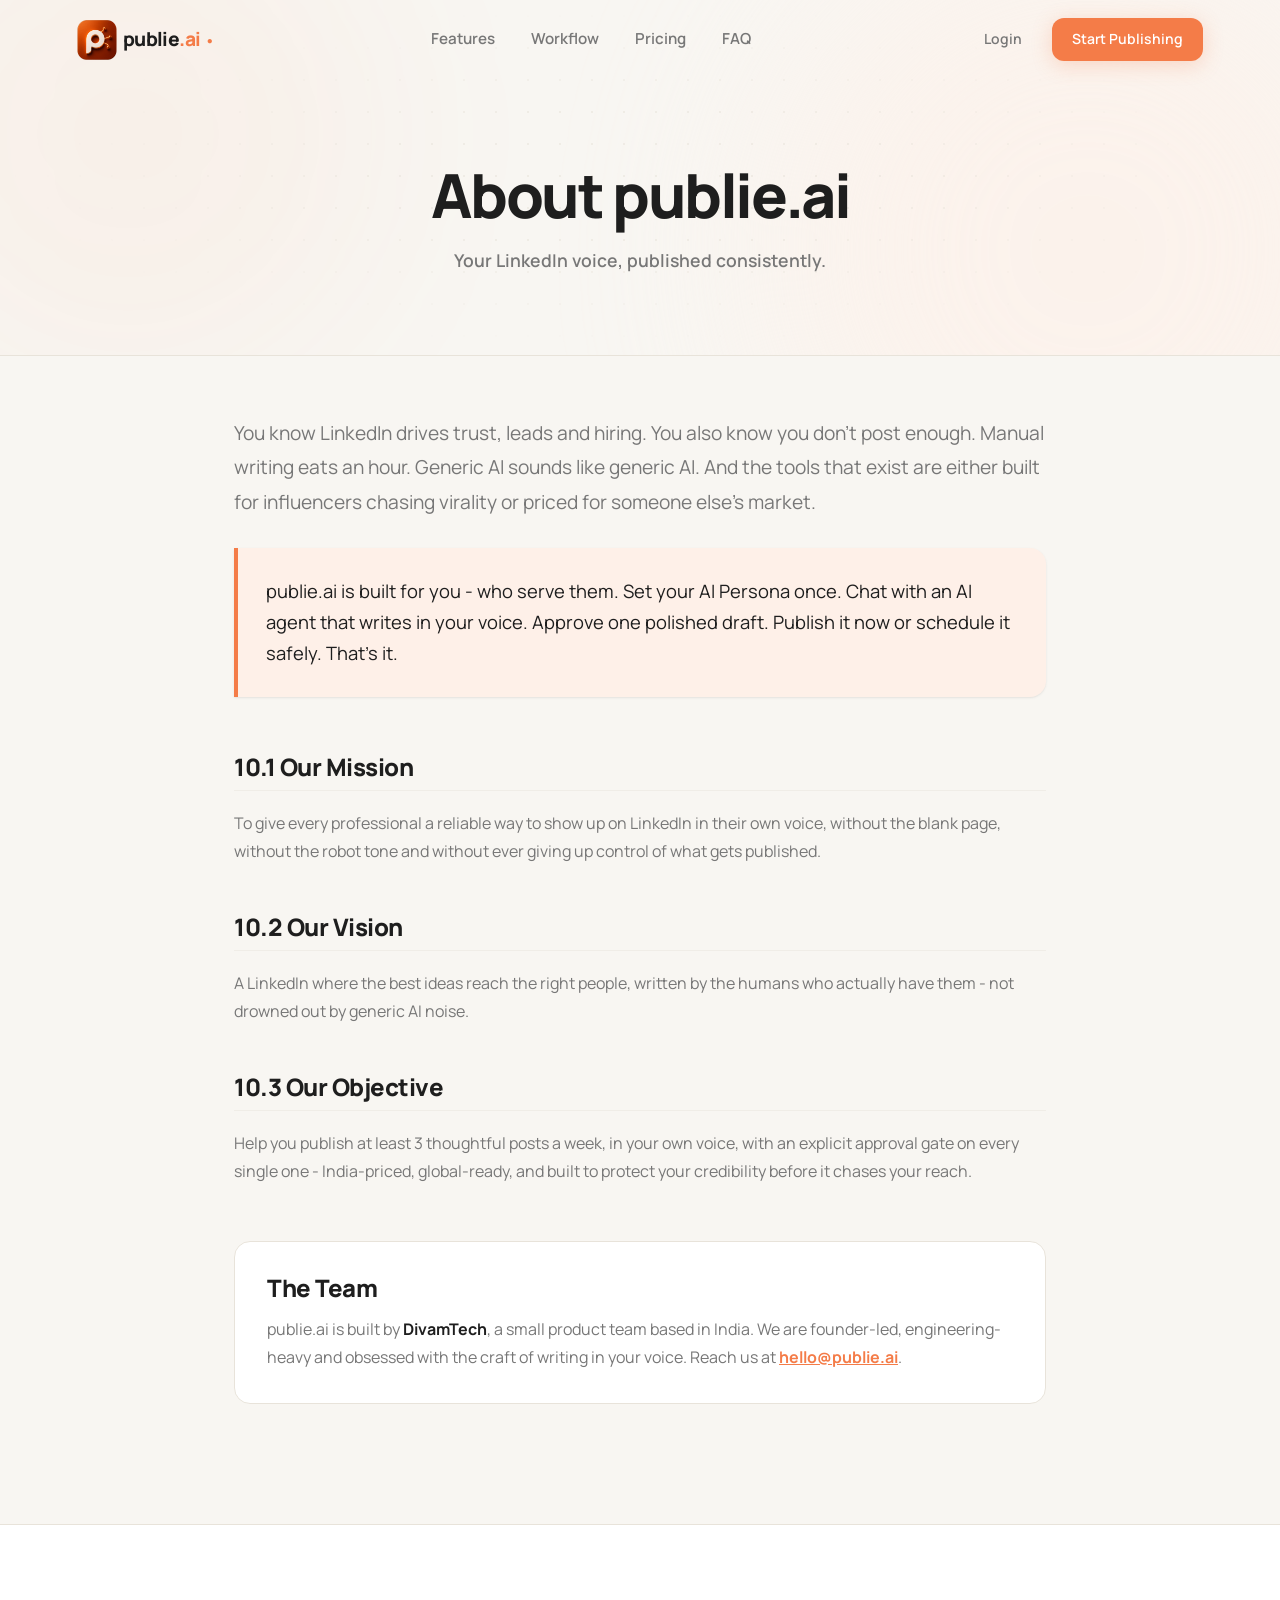
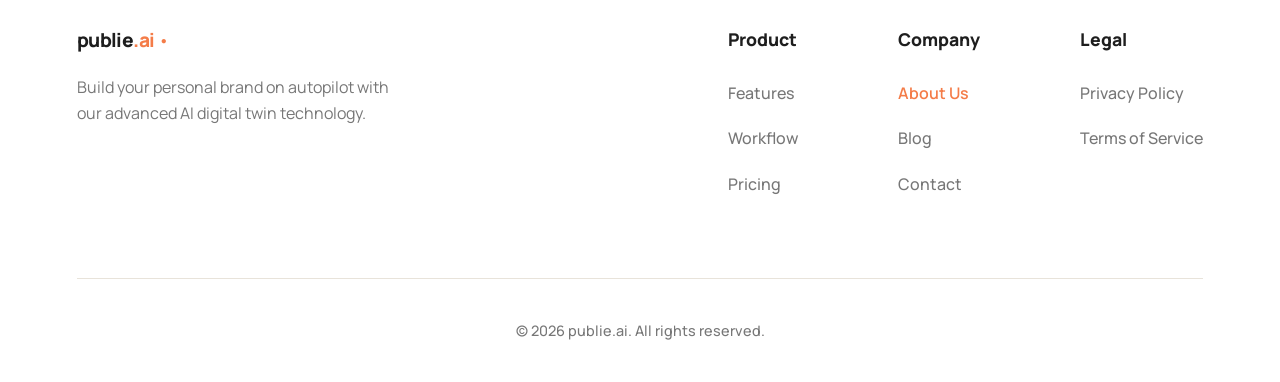
==== pages/about.html @ 51ead38b "first commit" ====
<!DOCTYPE html>
<html lang="en">

<head>
  <meta charset="UTF-8">
  <meta name="viewport" content="width=device-width, initial-scale=1.0">
  <title>About Us — publie.ai</title>
  <link rel="preconnect" href="https://fonts.googleapis.com" />
  <link rel="preconnect" href="https://fonts.gstatic.com" crossorigin />
  <link href="https://fonts.googleapis.com/css2?family=Manrope:wght@300;400;500;600;700;800&display=swap"
    rel="stylesheet" />
  <link rel="stylesheet" href="../main.css" />
  <link rel="stylesheet" href="../home.css" />
  <link rel="stylesheet" href="subpages.css" />
  <link rel="icon" type="image/png" href="../logo.png" />
</head>

<body class="subpage-body">
  <!-- Navbar -->
  <nav class="navbar" id="navbar">
    <div class="logo" style="cursor: pointer;" onclick="window.location.href='../index.html'">
      <img src="../logo.png" alt="publie.ai logo" class="logo-img">
      <span class="logo-text">publie<span class="logo-dot">.ai</span></span>
      <span class="logo-badge">●</span>
    </div>
    <ul class="nav-links">
      <li><a href="../index.html#features">Features</a></li>
      <li><a href="../index.html#workflow">Workflow</a></li>
      <li><a href="../index.html#pricing">Pricing</a></li>
      <li><a href="faq.html">FAQ</a></li>
    </ul>
    <div class="nav-actions">
      <a href="https://publie-ai-app.divamtech.com/#/sign-in" target="_blank" class="btn btn-ghost">Login</a>
      <a href="https://publie-ai-app.divamtech.com/#/sign-in" target="_blank" class="btn btn-primary">Start Publishing</a>
    </div>
  </nav>

  <main>
    <!-- Page Header -->
    <section class="legal-hero">
      <div class="legal-hero-ambient">
        <div class="ambient-orb orb-a"></div>
        <div class="ambient-orb orb-b"></div>
        <div class="ambient-grid"></div>
      </div>
      <div class="legal-hero-content">
        <h1 class="legal-title">About publie.ai</h1>
        <p class="legal-meta">Your LinkedIn voice, published consistently.</p>
      </div>
    </section>

    <!-- Main Content Container -->
    <article class="legal-content-wrapper">
      <!-- Intro copy -->
      <p style="font-size: 1.2rem; line-height: 1.8; color: var(--text-secondary); margin-bottom: 28px;">
        You know LinkedIn drives trust, leads and hiring. You also know you don't post enough. Manual writing eats an hour. Generic AI sounds like generic AI. And the tools that exist are either built for influencers chasing virality or priced for someone else's market.
      </p>

      <!-- Key Callout -->
      <div class="legal-intro">
        publie.ai is built for you - who serve them. Set your AI Persona once. Chat with an AI agent that writes in your voice. Approve one polished draft. Publish it now or schedule it safely. That’s it.
      </div>

      <!-- Objectives & Pillars -->
      <section class="legal-section">
        <h2>10.1 Our Mission</h2>
        <p>
          To give every professional a reliable way to show up on LinkedIn in their own voice, without the blank page, without the robot tone and without ever giving up control of what gets published.
        </p>
      </section>

      <section class="legal-section">
        <h2>10.2 Our Vision</h2>
        <p>
          A LinkedIn where the best ideas reach the right people, written by the humans who actually have them - not drowned out by generic AI noise.
        </p>
      </section>

      <section class="legal-section">
        <h2>10.3 Our Objective</h2>
        <p>
          Help you publish at least 3 thoughtful posts a week, in your own voice, with an explicit approval gate on every single one - India-priced, global-ready, and built to protect your credibility before it chases your reach.
        </p>
      </section>

      <!-- The Team Section -->
      <section class="legal-section" style="margin-top: 56px; padding: 32px; border: 1.5px solid var(--border); border-radius: var(--radius-lg); background: var(--card-bg);">
        <h2 style="border: none; padding-bottom: 0; margin-bottom: 12px;">The Team</h2>
        <p style="margin-bottom: 0; line-height: 1.75;">
          publie.ai is built by <strong>DivamTech</strong>, a small product team based in India. We are founder-led, engineering-heavy and obsessed with the craft of writing in your voice. Reach us at <a href="mailto:hello@publie.ai" style="color: var(--accent); font-weight: 700; text-decoration: underline;">hello@publie.ai</a>.
        </p>
      </section>
    </article>
  </main>

  <!-- Footer -->
  <footer class="footer">
    <div class="footer-content">
      <div class="footer-brand">
        <div class="logo">
          <span class="logo-text">publie<span class="logo-dot">.ai</span></span>
          <span class="logo-badge">●</span>
        </div>
        <p>Build your personal brand on autopilot with our advanced AI digital twin technology.</p>
      </div>
      <div class="footer-links">
        <div class="link-group">
          <h4>Product</h4>
          <a href="../index.html#features">Features</a>
          <a href="../index.html#workflow">Workflow</a>
          <a href="../index.html#pricing">Pricing</a>
        </div>
        <div class="link-group">
          <h4>Company</h4>
          <a href="about.html" style="color: var(--accent); font-weight: 600;">About Us</a>
          <a href="#">Blog</a>
          <a href="#">Contact</a>
        </div>
        <div class="link-group">
          <h4>Legal</h4>
          <a href="privacy.html">Privacy Policy</a>
          <a href="terms.html">Terms of Service</a>
        </div>
      </div>
    </div>
    <div class="footer-bottom">
      <p>&copy; 2026 publie.ai. All rights reserved.</p>
    </div>
  </footer>

  <script src="subpages.js"></script>
</body>

</html>
---- main.css ----
/* ======================================
   publie.ai — Design System / Main CSS
   ====================================== */

/* Google Font */
@import url('https://fonts.googleapis.com/css2?family=Manrope:wght@300;400;500;600;700;800&display=swap');

/* ---- CSS Variables ---- */
:root {
  --bg: #F8F6F2;
  --card-bg: #FFFFFF;
  --accent: #F47C48;
  --accent-hover: #E76A35;
  --accent-light: #FEF0E8;
  --border: #E8E3DA;
  --border-soft: #F0EDE7;
  --text-primary: #1E1E1E;
  --text-secondary: #777777;
  --text-tertiary: #AAAAAA;
  --sidebar-bg: #FFFFFF;
  --sidebar-width: 240px;
  --sidebar-collapsed: 72px;
  --topbar-h: 64px;
  --radius-sm: 8px;
  --radius-md: 12px;
  --radius-lg: 16px;
  --radius-xl: 20px;
  --shadow-sm: 0 1px 3px rgba(0,0,0,0.06), 0 1px 2px rgba(0,0,0,0.04);
  --shadow-md: 0 4px 16px rgba(0,0,0,0.08), 0 1px 4px rgba(0,0,0,0.04);
  --shadow-lg: 0 8px 32px rgba(0,0,0,0.10), 0 2px 8px rgba(0,0,0,0.06);
  --shadow-accent: 0 4px 20px rgba(244,124,72,0.25);
  --transition: 200ms cubic-bezier(0.4, 0, 0.2, 1);
  --transition-slow: 350ms cubic-bezier(0.4, 0, 0.2, 1);
  --font: 'Manrope', -apple-system, BlinkMacSystemFont, 'Segoe UI', sans-serif;
}

/* ---- Reset ---- */
*, *::before, *::after { box-sizing: border-box; margin: 0; padding: 0; }
html { scroll-behavior: smooth; -webkit-font-smoothing: antialiased; }
body {
  font-family: var(--font);
  background: var(--bg);
  color: var(--text-primary);
  min-height: 100vh;
  line-height: 1.6;
}
a { color: inherit; text-decoration: none; }
button { cursor: pointer; border: none; background: none; font-family: inherit; }
input, textarea, select { font-family: inherit; }
img { max-width: 100%; display: block; }
ul, ol { list-style: none; }

/* ---- Typography ---- */
h1 { font-size: 2rem; font-weight: 800; line-height: 1.15; letter-spacing: -0.02em; }
h2 { font-size: 1.5rem; font-weight: 700; line-height: 1.2; letter-spacing: -0.01em; }
h3 { font-size: 1.1rem; font-weight: 600; line-height: 1.3; }
h4 { font-size: 0.95rem; font-weight: 600; }
p  { font-size: 0.9rem; color: var(--text-secondary); line-height: 1.65; }

/* ---- Utility Classes ---- */
.flex { display: flex; }
.flex-col { display: flex; flex-direction: column; }
.items-center { align-items: center; }
.justify-between { justify-content: space-between; }
.gap-2 { gap: 8px; }
.gap-3 { gap: 12px; }
.gap-4 { gap: 16px; }
.mt-2 { margin-top: 8px; }
.mt-4 { margin-top: 16px; }
.w-full { width: 100%; }
.text-accent { color: var(--accent); }

/* ---- Logo ---- */
.logo {
  display: flex;
  align-items: center;
  gap: 6px;
  user-select: none;
}
.logo-text {
  font-size: 1.2rem;
  font-weight: 800;
  color: var(--text-primary);
  letter-spacing: -0.03em;
}
.logo-dot { color: var(--accent); }
.logo-img {
  height: 40px;
  width: auto;
  display: block;
}
.logo-badge {
  color: var(--accent);
  font-size: 10px;
  animation: pulse-dot 2s ease-in-out infinite;
}

@keyframes pulse-dot {
  0%, 100% { opacity: 1; transform: scale(1); }
  50% { opacity: 0.5; transform: scale(0.8); }
}

/* ---- Spinner ---- */
.spinner {
  width: 20px; height: 20px;
  border: 2px solid var(--border);
  border-top-color: var(--accent);
  border-radius: 50%;
  animation: spin 0.7s linear infinite;
}
@keyframes spin { to { transform: rotate(360deg); } }

/* ---- Buttons ---- */
.btn {
  display: inline-flex;
  align-items: center;
  gap: 8px;
  padding: 10px 20px;
  border-radius: var(--radius-md);
  font-size: 0.875rem;
  font-weight: 600;
  transition: all var(--transition);
  white-space: nowrap;
}
.btn-primary {
  background: var(--accent);
  color: white;
  box-shadow: var(--shadow-accent);
}
.btn-primary:hover {
  background: var(--accent-hover);
  transform: translateY(-1px);
  box-shadow: 0 6px 24px rgba(244,124,72,0.35);
}
.btn-primary:active { transform: translateY(0); }
.btn-secondary {
  background: var(--card-bg);
  color: var(--text-primary);
  border: 1.5px solid var(--border);
}
.btn-secondary:hover {
  border-color: var(--accent);
  color: var(--accent);
  transform: translateY(-1px);
  box-shadow: var(--shadow-sm);
}
.btn-ghost {
  color: var(--text-secondary);
  padding: 8px 14px;
}
.btn-ghost:hover { color: var(--text-primary); background: var(--border-soft); border-radius: var(--radius-sm); }

/* ---- Cards ---- */
.card {
  background: var(--card-bg);
  border: 1.5px solid var(--border);
  border-radius: var(--radius-lg);
  padding: 20px;
  transition: all var(--transition);
}
.card:hover {
  box-shadow: var(--shadow-md);
  border-color: var(--border);
  transform: translateY(-2px);
}
.card-sm { padding: 14px 16px; border-radius: var(--radius-md); }

/* ---- Badge ---- */
.badge {
  display: inline-flex;
  align-items: center;
  gap: 4px;
  padding: 3px 8px;
  border-radius: 20px;
  font-size: 0.72rem;
  font-weight: 600;
  letter-spacing: 0.02em;
}
.badge-accent { background: var(--accent-light); color: var(--accent); }
.badge-green { background: #E8F5E9; color: #388E3C; }
.badge-blue { background: #E3F2FD; color: #1976D2; }
.badge-gray { background: #F5F5F5; color: #757575; }

/* ---- Tag / Chip ---- */
.chip {
  display: inline-flex;
  align-items: center;
  padding: 5px 12px;
  border-radius: 20px;
  font-size: 0.8rem;
  font-weight: 500;
  border: 1.5px solid var(--border);
  color: var(--text-secondary);
  background: var(--card-bg);
  cursor: pointer;
  transition: all var(--transition);
  user-select: none;
}
.chip:hover { border-color: var(--accent); color: var(--accent); }
.chip.active { background: var(--accent-light); border-color: var(--accent); color: var(--accent); font-weight: 600; }

/* ---- Skeleton Loader ---- */
.skeleton {
  background: linear-gradient(90deg, var(--border-soft) 25%, #f0ede8 50%, var(--border-soft) 75%);
  background-size: 200% 100%;
  animation: shimmer 1.4s ease-in-out infinite;
  border-radius: var(--radius-sm);
}
@keyframes shimmer {
  0% { background-position: 200% 0; }
  100% { background-position: -200% 0; }
}

/* ---- Modal Overlay ---- */
.modal-overlay {
  position: fixed;
  inset: 0;
  background: rgba(30,30,30,0.35);
  backdrop-filter: blur(4px);
  z-index: 1000;
  display: flex;
  align-items: center;
  justify-content: center;
  opacity: 0;
  pointer-events: none;
  transition: opacity var(--transition-slow);
}
.modal-overlay.open {
  opacity: 1;
  pointer-events: all;
}
.modal {
  background: var(--card-bg);
  border-radius: var(--radius-xl);
  box-shadow: var(--shadow-lg);
  padding: 32px;
  width: 90%;
  max-width: 480px;
  transform: translateY(16px) scale(0.97);
  transition: all var(--transition-slow);
}
.modal-overlay.open .modal {
  transform: translateY(0) scale(1);
}

/* ---- Avatar ---- */
.avatar-sm {
  width: 32px; height: 32px;
  border-radius: 50%;
  background: var(--accent-light);
  color: var(--accent);
  font-size: 0.8rem;
  font-weight: 700;
  display: flex;
  align-items: center;
  justify-content: center;
  flex-shrink: 0;
}

/* ---- Scrollbar ---- */
::-webkit-scrollbar { width: 6px; height: 6px; }
::-webkit-scrollbar-track { background: transparent; }
::-webkit-scrollbar-thumb { background: var(--border); border-radius: 3px; }
::-webkit-scrollbar-thumb:hover { background: #d0cbc1; }

/* ---- Focus Ring ---- */
:focus-visible {
  outline: 2px solid var(--accent);
  outline-offset: 2px;
  border-radius: 4px;
}

/* ---- Toast ---- */
.toast-container {
  position: fixed;
  bottom: 24px;
  right: 24px;
  z-index: 9999;
  display: flex;
  flex-direction: column;
  gap: 10px;
}
.toast {
  background: var(--text-primary);
  color: white;
  padding: 12px 18px;
  border-radius: var(--radius-md);
  font-size: 0.85rem;
  font-weight: 500;
  box-shadow: var(--shadow-lg);
  display: flex;
  align-items: center;
  gap: 10px;
  animation: toast-in 0.3s ease;
  max-width: 320px;
}
.toast.success { background: #1E1E1E; border-left: 3px solid #4CAF50; }
.toast.error { background: #1E1E1E; border-left: 3px solid #F44336; }
@keyframes toast-in {
  from { opacity: 0; transform: translateY(12px) scale(0.95); }
  to { opacity: 1; transform: translateY(0) scale(1); }
}

/* ---- Divider ---- */
.divider {
  height: 1px;
  background: var(--border);
  margin: 16px 0;
}

/* ---- Input ---- */
.input-base {
  width: 100%;
  padding: 10px 14px;
  border: 1.5px solid var(--border);
  border-radius: var(--radius-md);
  font-size: 0.875rem;
  color: var(--text-primary);
  background: var(--card-bg);
  transition: border-color var(--transition), box-shadow var(--transition);
  outline: none;
}
.input-base::placeholder { color: var(--text-tertiary); }
.input-base:focus {
  border-color: var(--accent);
  box-shadow: 0 0 0 3px rgba(244,124,72,0.12);
}

/* ---- Progress Bar ---- */
.progress-bar {
  height: 3px;
  background: var(--border-soft);
  border-radius: 2px;
  overflow: hidden;
}
.progress-fill {
  height: 100%;
  background: var(--accent);
  border-radius: 2px;
  transition: width 0.5s cubic-bezier(0.4, 0, 0.2, 1);
}

/* ---- Empty State ---- */
.empty-state {
  display: flex;
  flex-direction: column;
  align-items: center;
  justify-content: center;
  text-align: center;
  padding: 60px 24px;
  gap: 12px;
}
.empty-icon {
  width: 52px; height: 52px;
  background: var(--accent-light);
  border-radius: 50%;
  display: flex;
  align-items: center;
  justify-content: center;
  color: var(--accent);
  margin-bottom: 4px;
}
.empty-state h3 { color: var(--text-primary); font-size: 1rem; }
.empty-state p { font-size: 0.85rem; max-width: 240px; }

/* ---- Responsive Helpers ---- */
@media (max-width: 768px) {
  h1 { font-size: 1.6rem; }
  h2 { font-size: 1.25rem; }
  .hide-mobile { display: none !important; }
}
@media (min-width: 769px) {
  .hide-desktop { display: none !important; }
}
---- home.css ----
/* ======================================
   publie.ai — Landing Page Styles
   ====================================== */

.home-body {
  background: var(--bg);
  color: var(--text-primary);
  font-family: var(--font);
  overflow-x: hidden;
}

.text-center { text-align: center; }

/* ---- Navbar ---- */
.navbar {
  position: fixed;
  top: 0; left: 0; right: 0;
  height: 80px;
  display: flex;
  justify-content: space-between;
  align-items: center;
  padding: 0 6%;
  z-index: 1000;
  background: rgba(248, 246, 242, 0);
  transition: all 0.4s cubic-bezier(0.4, 0, 0.2, 1);
  border-bottom: 1px solid transparent;
}
.navbar.scrolled {
  height: 64px;
  background: rgba(248, 246, 242, 0.85);
  backdrop-filter: blur(12px);
  -webkit-backdrop-filter: blur(12px);
  border-bottom: 1px solid var(--border);
  box-shadow: var(--shadow-sm);
}
.nav-links {
  display: flex;
  gap: 36px;
  font-weight: 600;
  font-size: 0.95rem;
}
.nav-links a {
  color: var(--text-secondary);
  transition: color var(--transition);
}
.nav-links a:hover {
  color: var(--text-primary);
}
.nav-actions {
  display: flex;
  align-items: center;
  gap: 16px;
}

/* ---- Hero Section ---- */
.hero {
  display: grid;
  grid-template-columns: 1fr 1fr;
  gap: 40px;
  padding: 160px 6% 80px;
  min-height: 100vh;
  align-items: center;
  position: relative;
  overflow: hidden;
}

/* Ambient Background */
.hero-ambient-bg { position: absolute; inset: 0; z-index: -2; overflow: hidden; }
.ambient-orb { position: absolute; border-radius: 50%; filter: blur(100px); opacity: 0.6; animation: float-ambient 12s ease-in-out infinite alternate; }
.orb-a { width: 50vw; height: 50vw; background: var(--accent-light); top: -20%; right: -10%; }
.orb-b { width: 40vw; height: 40vw; background: rgba(244,124,72,0.08); bottom: -10%; left: -10%; animation-delay: -6s; }
.ambient-grid { position: absolute; inset: 0; background-image: radial-gradient(var(--border) 1px, transparent 1px); background-size: 32px 32px; opacity: 0.5; mask-image: radial-gradient(ellipse at center, black 30%, transparent 70%); -webkit-mask-image: radial-gradient(ellipse at center, black 30%, transparent 70%); }
@keyframes float-ambient { 0% { transform: translate(0, 0) scale(1); } 100% { transform: translate(-40px, 40px) scale(1.1); } }

/* Floating particles */
.particle {
  position: absolute;
  left: var(--x);
  top: var(--y);
  width: var(--s);
  height: var(--s);
  border-radius: 50%;
  background: var(--accent);
  opacity: 0.35;
  animation: particle-drift var(--dur, 9s) ease-in-out var(--d, 0s) infinite alternate;
}
@keyframes particle-drift {
  0%   { transform: translate(0, 0) scale(1); opacity: 0.35; }
  50%  { opacity: 0.6; }
  100% { transform: translate(20px, -30px) scale(1.3); opacity: 0.15; }
}


/* Hero Content */
.hero-left { max-width: 600px; animation: fade-in-up 0.8s ease-out forwards; }
@keyframes fade-in-up { from { opacity: 0; transform: translateY(30px); } to { opacity: 1; transform: translateY(0); } }
.hero-title { font-size: 4.2rem; line-height: 1.1; font-weight: 800; margin-bottom: 24px; letter-spacing: -0.04em; }
.hero-subtitle { font-size: 1.25rem; color: var(--text-secondary); margin-bottom: 40px; line-height: 1.6; max-width: 480px; }
.hero-cta-wrapper { display: flex; flex-direction: column; gap: 16px; align-items: flex-start; }
.btn-lg { padding: 16px 36px; font-size: 1.1rem; border-radius: var(--radius-lg); }
.hero-trust { font-size: 0.85rem; color: var(--text-tertiary); font-weight: 500; }

/* ── HERO RIGHT: CINEMATIC OS WINDOW ── */
.hero-right {
  position: relative;
  width: 100%;
  height: 620px;
  display: flex;
  justify-content: center;
  align-items: center;
  animation: fade-in-up 1.2s ease-out 0.2s forwards;
  opacity: 0;
}

/* Cinematic Background Effects */
.hero-cine-bg {
  position: absolute;
  inset: 0;
  pointer-events: none;
  z-index: 1;
}
.cine-glow {
  position: absolute;
  border-radius: 50%;
  filter: blur(80px);
}
.cine-glow.main {
  width: 400px;
  height: 400px;
  background: rgba(244, 124, 72, 0.08);
  top: 50%; left: 50%;
  transform: translate(-50%, -50%);
  animation: pulse-glow 6s ease-in-out infinite;
}
.cine-glow.accent {
  width: 250px;
  height: 250px;
  background: rgba(244, 124, 72, 0.05);
  top: 60%; left: 30%;
  animation: pulse-glow 8s ease-in-out infinite alternate;
}
@keyframes pulse-glow {
  0%, 100% { opacity: 0.6; transform: translate(-50%, -50%) scale(1); }
  50% { opacity: 1; transform: translate(-50%, -50%) scale(1.1); }
}

/* Background Streams */
.cine-streams {
  position: absolute;
  inset: 0;
  width: 100%;
  height: 100%;
  opacity: 0.4;
}
.c-stream {
  stroke: url(#lineGrad);
  stroke-width: 1px;
  fill: none;
  stroke-dasharray: 200 100;
  animation: stream-flow 15s linear infinite;
}
.s2 { animation-duration: 20s; opacity: 0.6; }
.s3 { animation-duration: 12s; opacity: 0.3; }
@keyframes stream-flow {
  to { stroke-dashoffset: -1000; }
}

/* ── UNIFIED OS WINDOW ── */
.os-window {
  position: relative;
  width: 480px;
  background: rgba(255, 255, 255, 0.82);
  backdrop-filter: blur(28px);
  -webkit-backdrop-filter: blur(28px);
  border: 1px solid rgba(255, 255, 255, 0.9);
  border-radius: 20px;
  box-shadow: 
    0 30px 60px rgba(0, 0, 0, 0.08),
    0 0 0 1px rgba(244, 124, 72, 0.2),
    0 0 50px rgba(244, 124, 72, 0.12) inset;
  z-index: 10;
  overflow: hidden;
  animation: float-os 8s ease-in-out infinite;
}
@keyframes float-os {
  0%, 100% { transform: translateY(0); box-shadow: 0 30px 60px rgba(0, 0, 0, 0.08), 0 0 0 1px rgba(244, 124, 72, 0.2), 0 0 50px rgba(244, 124, 72, 0.12) inset; }
  50% { transform: translateY(-12px); box-shadow: 0 40px 70px rgba(0, 0, 0, 0.12), 0 0 0 1px rgba(244, 124, 72, 0.25), 0 0 60px rgba(244, 124, 72, 0.18) inset; }
}

/* Glass Reflection Overlay */
.os-glass-overlay {
  position: absolute;
  inset: 0;
  background: linear-gradient(135deg, rgba(255,255,255,0.4) 0%, rgba(255,255,255,0) 40%);
  pointer-events: none;
  z-index: 20;
}

/* Top Bar */
.os-topbar {
  display: flex;
  align-items: center;
  padding: 14px 20px;
  border-bottom: 1px solid rgba(0,0,0,0.06);
  background: rgba(255,255,255,0.4);
}
.os-mac-dots {
  display: flex; gap: 6px; width: 60px;
}
.os-mac-dots span {
  width: 10px; height: 10px; border-radius: 50%;
  background: #E0DCD6;
}
.os-mac-dots span:nth-child(1) { background: #FF5F56; }
.os-mac-dots span:nth-child(2) { background: #FFBD2E; }
.os-mac-dots span:nth-child(3) { background: #27C93F; }

.os-title {
  flex: 1; text-align: center;
  font-size: 0.8rem; font-weight: 700; color: var(--text-secondary);
  display: flex; align-items: center; justify-content: center; gap: 8px;
}
.os-live-status {
  font-size: 0.65rem; color: var(--accent); background: rgba(244,124,72,0.12);
  padding: 2px 8px; border-radius: 12px; display: flex; align-items: center; gap: 4px;
}
.pulse-dot {
  width: 6px; height: 6px; border-radius: 50%; background: var(--accent);
  animation: dot-blink 1.5s ease-in-out infinite;
}
@keyframes dot-blink { 0%, 100% { opacity: 1; } 50% { opacity: 0.4; } }

/* OS Body / Phases */
.os-body {
  padding: 24px;
  display: flex; flex-direction: column; gap: 16px;
}

.os-phase {
  display: flex; gap: 16px;
  position: relative;
}
.os-icon-col {
  display: flex; flex-direction: column; align-items: center; width: 32px;
}
.os-phase-icon {
  width: 32px; height: 32px; border-radius: 50%;
  background: rgba(244,124,72,0.1); color: var(--accent);
  display: flex; align-items: center; justify-content: center;
  font-size: 0.9rem; font-weight: bold;
  box-shadow: 0 0 10px rgba(244,124,72,0.2);
}
.os-flow-line {
  flex: 1; width: 2px; background: rgba(244,124,72,0.2);
  margin: 4px 0; position: relative; overflow: hidden;
  min-height: 24px;
}
.flow-dot {
  position: absolute; top: -10px; left: 0; width: 2px; height: 10px;
  background: var(--accent);
  animation: flow-down 2s linear infinite;
}
.flow-dot.d1 { animation-delay: 1s; }
@keyframes flow-down {
  0% { top: -10px; opacity: 1; }
  100% { top: 100%; opacity: 0; }
}

.os-content-col {
  flex: 1; padding-bottom: 12px;
}
.os-phase.last .os-content-col { padding-bottom: 0; }
.os-phase-title {
  font-size: 0.72rem; font-weight: 800; color: var(--text-primary);
  margin-bottom: 8px; text-transform: uppercase; letter-spacing: 0.08em;
}

/* Phase 1: Generation */
.os-gen-box {
  background: rgba(255,255,255,0.6); border: 1px solid rgba(0,0,0,0.04);
  border-radius: 12px; padding: 12px;
}
.os-gen-header { font-size: 0.65rem; color: var(--accent); font-weight: 700; margin-bottom: 6px; }
.os-gen-typing { font-size: 0.85rem; color: var(--text-primary); font-weight: 500; margin-bottom: 8px; }
.cursor { display: inline-block; width: 2px; height: 12px; background: var(--accent); margin-left: 2px; animation: cursor-blink 1s step-end infinite; }
@keyframes cursor-blink { 50% { opacity: 0; } }
.os-skel { height: 6px; background: rgba(0,0,0,0.06); border-radius: 3px; margin-bottom: 6px; }
.os-skel.w-80 { width: 80%; } .os-skel.w-50 { width: 50%; } .os-skel.w-40 { width: 40%; } .os-skel.w-20 { width: 20%; }
.os-skel.h-sm { height: 4px; } .os-skel.light { background: rgba(0,0,0,0.03); }

/* Phase 2: Refinement */
.os-tags-row { display: flex; gap: 8px; flex-wrap: wrap; }
.os-tag {
  font-size: 0.65rem; font-weight: 700; padding: 6px 10px;
  border-radius: 16px; border: 1px solid transparent;
}
.os-tag.done {
  background: rgba(76,175,80,0.1); color: #4CAF50; border-color: rgba(76,175,80,0.2);
}
.os-tag.active {
  background: rgba(244,124,72,0.1); color: var(--accent); border-color: rgba(244,124,72,0.3);
  box-shadow: 0 0 10px rgba(244,124,72,0.15);
  animation: tag-pulse 2s ease-in-out infinite;
}
@keyframes tag-pulse { 50% { box-shadow: 0 0 20px rgba(244,124,72,0.25); } }

/* Phase 3: Performance */
.os-perf-card {
  background: #FFFFFF; border: 1px solid rgba(0,0,0,0.06);
  border-radius: 14px; padding: 16px; box-shadow: 0 4px 12px rgba(0,0,0,0.02);
}
.os-perf-header { display: flex; align-items: center; gap: 10px; margin-bottom: 16px; }
.os-avatar { width: 32px; height: 32px; border-radius: 50%; background: #E8C4A8; }
.os-meta { flex: 1; display: flex; flex-direction: column; gap: 4px; }
.os-pub-badge { font-size: 0.65rem; font-weight: 700; color: #4CAF50; background: rgba(76,175,80,0.1); padding: 4px 8px; border-radius: 12px; }

.os-perf-stats { display: flex; align-items: flex-end; gap: 20px; }
.os-stat-item { display: flex; flex-direction: column; gap: 2px; }
.os-stat-val { font-size: 1.2rem; font-weight: 800; color: var(--text-primary); }
.os-stat-item:first-child .os-stat-val { color: var(--accent); }
.os-stat-lbl { font-size: 0.65rem; color: var(--text-secondary); font-weight: 600; text-transform: uppercase; }

.os-chart { flex: 1; display: flex; align-items: flex-end; justify-content: flex-end; gap: 6px; height: 36px; }
.os-bar { width: 12px; height: var(--h); background: #E0DCD6; border-radius: 3px 3px 0 0; }
.os-bar.peak { background: var(--accent); box-shadow: 0 -2px 8px rgba(244,124,72,0.3); }



/* Illustration Wrapper */
.hero-illustration-wrapper {
  position: relative;
  width: 100%;
  max-width: 540px;
  height: 100%;
}

/* Main SVG scene */
.hero-scene-svg {
  width: 100%;
  height: 100%;
  overflow: visible;
}

/* SVG animated elements */
.content-line-1 { animation: shimmer 2.8s ease-in-out infinite; }
.content-line-2 { animation: shimmer 2.8s ease-in-out 0.4s infinite; }
.content-line-3 { animation: shimmer 2.8s ease-in-out 0.8s infinite; }
@keyframes shimmer {
  0%, 100% { opacity: 0.4; }
  50% { opacity: 1; }
}
.cursor-blink { animation: blink-cur 1s step-end infinite; }
@keyframes blink-cur { 0%, 100% { opacity: 1; } 50% { opacity: 0; } }





/* ---- Built For Section (Bento Grid) ---- */
.built-for { padding: 120px 6%; background: var(--bg); }
.bento-grid {
  display: grid;
  grid-template-columns: repeat(6, 1fr);
  gap: 32px;
  max-width: 1200px;
  margin: 0 auto;
}

.bento-card {
  background: var(--card-bg);
  border: 1.5px solid var(--border);
  border-radius: var(--radius-xl);
  display: flex;
  flex-direction: column;
  overflow: hidden;
  transition: transform 0.4s cubic-bezier(0.4, 0, 0.2, 1), box-shadow 0.4s ease, border-color 0.4s ease;
  position: relative;
}
.bento-card:hover {
  transform: translateY(-8px);
  box-shadow: 0 20px 40px rgba(244,124,72,0.12);
  border-color: var(--border-soft);
}

.card-large { grid-column: span 3; }
.card-medium { grid-column: span 2; }

@media (max-width: 1024px) {
  .bento-grid { grid-template-columns: repeat(2, 1fr); }
  .card-large, .card-medium { grid-column: span 1; }
  .card-medium:last-child { grid-column: span 2; }
}
@media (max-width: 768px) {
  .bento-grid { grid-template-columns: 1fr; }
  .card-large, .card-medium, .card-medium:last-child { grid-column: span 1; }
}

.bento-visual {
  height: 260px;
  background: radial-gradient(circle at center 0%, #FAF8F5 0%, var(--card-bg) 100%);
  border-bottom: 1px solid var(--border);
  display: flex;
  justify-content: center;
  align-items: center;
  position: relative;
  overflow: hidden;
  padding: 32px;
}
.bento-content {
  padding: 32px;
  text-align: left;
}
.bento-content h3 { font-size: 1.4rem; font-weight: 800; margin-bottom: 12px; }
.bento-content p { font-size: 1rem; color: var(--text-secondary); line-height: 1.6; }

/* Bento Mockups base */
.bento-mockup {
  background: var(--bg);
  border: 1px solid var(--border);
  border-radius: var(--radius-lg);
  box-shadow: 0 12px 24px rgba(0,0,0,0.06);
  width: 100%;
  max-width: 340px;
  transition: transform 0.5s ease, box-shadow 0.5s ease;
}
.bento-card:hover .bento-mockup { transform: translateY(-4px) scale(1.02); box-shadow: 0 16px 32px rgba(244,124,72,0.15); }

/* 1. Founder Mock */
.founder-mock .mock-header { padding: 12px 16px; border-bottom: 1px solid var(--border); display: flex; align-items: center; gap: 12px; background: #FAF8F5; border-radius: var(--radius-lg) var(--radius-lg) 0 0; }
.founder-mock .dots { display: flex; gap: 4px; } .founder-mock .dot { width: 8px; height: 8px; background: #E0DCD6; border-radius: 50%; }
.founder-mock .mock-title { font-size: 0.75rem; font-weight: 800; color: var(--text-secondary); text-transform: uppercase; letter-spacing: 0.05em; }
.founder-mock .mock-body { padding: 16px; display: flex; flex-direction: column; gap: 16px; }
.ai-chat-bubble { background: rgba(244,124,72,0.1); color: var(--text-primary); font-size: 0.85rem; font-weight: 600; padding: 12px; border-radius: 12px 12px 12px 0; align-self: flex-start; max-width: 85%; }
.editor-pane { background: var(--card-bg); border: 1px solid var(--border); padding: 16px; border-radius: 8px; position: relative; }
.editor-pane .line { font-family: monospace; }
.editor-pane .title { font-size: 0.9rem; font-weight: 700; margin-bottom: 8px; }
.editor-pane .sub { font-size: 0.8rem; color: var(--text-secondary); }
.ai-suggestion-glow { position: absolute; bottom: -12px; right: -12px; background: var(--text-primary); color: white; padding: 6px 12px; border-radius: 20px; font-size: 0.7rem; font-weight: 700; display: flex; align-items: center; gap: 6px; box-shadow: 0 4px 12px rgba(0,0,0,0.15); animation: float-ui 4s infinite; }
.ai-suggestion-glow .icon { color: var(--accent); }

/* 2. Agency Mock */
.agency-mock { display: flex; overflow: hidden; max-width: 380px; }
.mock-sidebar { width: 100px; background: #FAF8F5; border-right: 1px solid var(--border); padding: 12px 8px; }
.ws-item { display: flex; align-items: center; gap: 6px; padding: 8px 6px; font-size: 0.7rem; font-weight: 700; color: var(--text-secondary); border-radius: 6px; cursor: pointer; }
.ws-item.active { background: var(--card-bg); color: var(--text-primary); box-shadow: 0 2px 4px rgba(0,0,0,0.02); }
.ws-item .av { width: 16px; height: 16px; border-radius: 4px; }
.ws-item .c1 { background: var(--accent); } .ws-item .c2 { background: #2C2C2C; } .ws-item .c3 { background: #E0DCD6; }
.mock-main { flex: 1; padding: 16px; display: flex; flex-direction: column; gap: 12px; background: var(--bg); }
.status-banner { font-size: 0.65rem; font-weight: 800; text-transform: uppercase; padding: 6px; border-radius: 4px; text-align: center; }
.status-banner.review { background: #FFF4E5; color: #E65100; }
.mock-card-mini { background: var(--card-bg); border: 1px solid var(--border); padding: 12px; border-radius: 8px; }
.mini-text { font-size: 0.8rem; font-weight: 600; margin-bottom: 12px; }
.action-row { display: flex; gap: 6px; }
.btn-xs { flex: 1; padding: 6px; text-align: center; font-size: 0.7rem; font-weight: 700; border-radius: 4px; cursor: pointer; }
.btn-xs.reject { background: #F5F3EE; color: var(--text-secondary); } .btn-xs.approve { background: #4CAF50; color: white; }

/* 3. Team Mock */
.team-mock { padding: 20px; display: flex; flex-direction: column; gap: 16px; }
.comment-thread { display: flex; flex-direction: column; gap: 12px; }
.comment { display: flex; gap: 10px; align-items: flex-start; }
.comment.reply { margin-left: 24px; }
.comment .av { width: 24px; height: 24px; border-radius: 50%; background: var(--border); flex-shrink: 0; }
.comment .t1 { background: #2C2C2C; } .comment .t2 { background: var(--accent); }
.c-text { background: #FAF8F5; padding: 10px 12px; border-radius: 0 12px 12px 12px; font-size: 0.8rem; font-weight: 600; color: var(--text-primary); border: 1px solid var(--border); }
.comment.reply .c-text { background: rgba(244,124,72,0.05); border-color: rgba(244,124,72,0.2); }
.status-pill { align-self: flex-start; margin-left: 24px; background: #E8F5E9; color: #388E3C; padding: 4px 10px; border-radius: 12px; font-size: 0.7rem; font-weight: 800; display: inline-block; }

/* 4. Consultant Mock */
.consultant-mock { padding: 20px; position: relative; }
.cal-week { display: flex; gap: 8px; justify-content: space-between; margin-bottom: 24px; }
.cal-week .c-day { flex: 1; height: 48px; border: 1px solid var(--border); border-radius: 6px; display: flex; justify-content: center; align-items: center; background: var(--card-bg); }
.c-day.pub { border-color: #4CAF50; background: rgba(76,175,80,0.05); } .c-day.pub .dot { width: 8px; height: 8px; background: #4CAF50; border-radius: 50%; }
.c-day.sched { border-color: var(--accent); background: rgba(244,124,72,0.05); } .c-day.sched .dot { width: 8px; height: 8px; background: var(--accent); border-radius: 50%; }
.cal-tooltip { position: absolute; bottom: -12px; left: 50%; transform: translateX(-50%); background: var(--text-primary); color: white; padding: 8px 16px; border-radius: 6px; font-size: 0.75rem; font-weight: 700; white-space: nowrap; box-shadow: 0 4px 12px rgba(0,0,0,0.15); }
.cal-tooltip::after { content: ''; position: absolute; top: -4px; left: 50%; transform: translateX(-50%); border-width: 0 5px 5px; border-style: solid; border-color: transparent transparent var(--text-primary) transparent; }

/* 5. Brand Mock */
.brand-mock { padding: 24px; }
.dna-profile { display: flex; flex-direction: column; align-items: center; gap: 16px; }
.dna-header { font-size: 0.7rem; font-weight: 800; text-transform: uppercase; color: var(--text-secondary); letter-spacing: 0.05em; }
.dna-score { font-size: 3rem; font-weight: 800; color: var(--accent); line-height: 1; text-shadow: 0 4px 12px rgba(244,124,72,0.2); }
.dna-bars { width: 100%; display: flex; flex-direction: column; gap: 12px; margin-top: 8px; }
.dna-bars .bar-row { display: flex; align-items: center; justify-content: space-between; font-size: 0.75rem; font-weight: 700; }
.dna-bars .bar { flex: 1; height: 6px; background: var(--border); border-radius: 3px; margin-left: 12px; overflow: hidden; }
.dna-bars .fill { height: 100%; background: var(--text-primary); border-radius: 3px; }
.f-tone { width: 98%; background: var(--accent) !important; } .f-format { width: 100%; }

/* ---- Workflow Section ---- */
.workflow-section {
  padding: 120px 6%;
  background: var(--card-bg);
  border-top: 1px solid var(--border);
  border-bottom: 1px solid var(--border);
}
.section-header { margin-bottom: 80px; }
.section-header h2 { font-size: 3rem; font-weight: 800; margin-bottom: 16px; letter-spacing: -0.03em; }
.section-header p { font-size: 1.2rem; color: var(--text-secondary); max-width: 600px; margin: 0 auto; }

.workflow-container {
  position: relative;
  max-width: 1100px;
  margin: 0 auto;
  display: flex;
  flex-direction: column;
  gap: 100px;
}
.workflow-path {
  position: absolute;
  top: 0; bottom: 0; left: 50%;
  width: 4px;
  background: var(--border);
  transform: translateX(-50%);
  z-index: 0;
  border-radius: 2px;
}
.workflow-path-fill {
  position: absolute;
  top: 0; left: 0; width: 100%; height: 0%;
  background: var(--accent);
  border-radius: 2px;
  box-shadow: 0 0 10px var(--accent);
  transition: height 0.1s linear;
}

.workflow-step {
  display: grid;
  grid-template-columns: 1fr 1fr;
  gap: 80px;
  align-items: center;
  position: relative;
  z-index: 1;
  opacity: 0.4;
  transform: translateY(20px);
  transition: all 0.8s cubic-bezier(0.4, 0, 0.2, 1);
}
.workflow-step.visible { opacity: 1; transform: translateY(0); }
.workflow-step.active-node .workflow-node {
  background: var(--accent);
  border-color: var(--accent);
  box-shadow: 0 0 0 6px var(--accent-light);
  transform: scale(1.2) translateX(-42%);
}

.workflow-step.reverse .step-content { order: 2; }
.workflow-step.reverse .step-visual { order: 1; }

.workflow-node {
  position: absolute;
  left: 50%; top: 50%;
  width: 20px; height: 20px;
  background: var(--card-bg);
  border: 3px solid var(--border);
  border-radius: 50%;
  transform: translateX(-50%);
  z-index: 2;
  transition: all 0.4s ease;
}

.step-content { padding: 24px; }
.step-badge {
  display: inline-block; padding: 6px 14px;
  background: var(--accent-light); color: var(--accent);
  border-radius: 20px; font-weight: 700; font-size: 0.85rem;
  margin-bottom: 20px;
}
.step-content h3 { font-size: 2rem; font-weight: 800; margin-bottom: 16px; letter-spacing: -0.02em; }
.step-content p { font-size: 1.15rem; color: var(--text-secondary); line-height: 1.6; }

.step-visual { display: flex; justify-content: center; align-items: center; }
.mock-ui {
  background: var(--card-bg);
  border: 1.5px solid var(--border);
  border-radius: var(--radius-xl);
  padding: 32px;
  width: 100%;
  box-shadow: var(--shadow-lg);
  transition: transform 0.5s ease;
}
.workflow-step:hover .mock-ui { transform: translateY(-8px) scale(1.02); }
.workflow-step.active-node .mock-ui { border-color: var(--border-soft); box-shadow: 0 12px 30px rgba(244,124,72,0.1); }

/* Mock UI Specifics */
.mock-header { font-weight: 800; font-size: 1.2rem; margin-bottom: 20px; border-bottom: 1px solid var(--border); padding-bottom: 12px; }
.mock-item {
  padding: 16px; background: var(--bg); border: 1px solid var(--border);
  border-radius: var(--radius-md); margin-bottom: 12px;
  display: flex; gap: 12px; align-items: center; font-weight: 600;
}
.tag { padding: 4px 10px; background: var(--accent-light); color: var(--accent); border-radius: 20px; font-size: 0.75rem; font-weight: 700; }

.persona-header { display: flex; align-items: center; gap: 16px; margin-bottom: 24px; font-weight: 700; font-size: 1.1rem; }
.persona-avatar { width: 48px; height: 48px; background: var(--accent-light); border-radius: 50%; }
.bar-row { margin-bottom: 16px; display: flex; align-items: center; justify-content: space-between; font-weight: 600; font-size: 0.9rem; }
.bar { flex: 1; height: 10px; background: var(--border); border-radius: 5px; margin-left: 24px; overflow: hidden; }
.bar .fill { height: 100%; background: var(--accent); border-radius: 5px; transition: width 1.5s ease; }

.typing-effect { font-family: monospace; font-size: 1.1rem; color: var(--accent); border-right: 2px solid var(--accent); white-space: nowrap; overflow: hidden; animation: typing 4s steps(40, end) infinite; }
@keyframes typing { 0%, 20% { width: 0; } 80%, 100% { width: 100%; } }

.tooltip-mock { display: inline-block; background: var(--text-primary); color: white; padding: 8px 16px; border-radius: var(--radius-md); font-weight: 600; font-size: 0.85rem; margin-bottom: 16px; position: relative; }
.tooltip-mock::after { content: ''; position: absolute; bottom: -6px; left: 24px; border-width: 6px 6px 0; border-style: solid; border-color: var(--text-primary) transparent transparent transparent; }
.text-block { background: var(--bg); padding: 20px; border-radius: var(--radius-md); font-size: 1rem; line-height: 1.6; border: 1px dashed var(--border); }

.linkedin-mock { padding: 24px; }
.li-header { display: flex; gap: 16px; margin-bottom: 16px; }
.li-avatar { width: 48px; height: 48px; background: var(--bg); border: 1.5px solid var(--border); border-radius: 50%; }
.li-meta { display: flex; flex-direction: column; justify-content: center; gap: 6px; }
.li-name { width: 120px; height: 12px; background: var(--border); border-radius: 4px; }
.li-time { width: 80px; height: 10px; background: var(--border-soft); border-radius: 4px; }
.li-body { font-size: 1.05rem; line-height: 1.5; }

.calendar-ui .cal-header { font-weight: 800; margin-bottom: 20px; font-size: 1.2rem; }
.cal-grid { display: grid; grid-template-columns: repeat(3, 1fr); gap: 12px; }
.cal-day { background: var(--bg); border: 1px solid var(--border); border-radius: var(--radius-md); padding: 20px 0; text-align: center; font-weight: 600; font-size: 1.2rem; color: var(--text-secondary); }
.cal-day.active { background: var(--accent); color: white; border-color: var(--accent); box-shadow: var(--shadow-accent); }

.chart-ui { display: flex; flex-direction: column; align-items: center; gap: 24px; }
.chart-bars { display: flex; align-items: flex-end; gap: 16px; height: 120px; width: 100%; justify-content: center; }
.chart-bar { width: 32px; background: var(--border); border-radius: 4px 4px 0 0; transition: height 1s ease; }
.chart-bar.h-1 { height: 30%; } .chart-bar.h-2 { height: 50%; } .chart-bar.h-3 { height: 70%; } .chart-bar.h-4 { height: 40%; }
.chart-bar.h-5 { height: 100%; background: var(--accent); }
.chart-label { padding: 8px 16px; background: #E8F5E9; color: #388E3C; border-radius: 20px; font-weight: 700; }

/* ---- New Feature Split Sections ---- */
.persona-section, .approval-section {
  padding: 120px 6%;
  background: var(--bg);
  border-bottom: 1px solid var(--border);
}
.approval-section { background: #FDFBF8; }

.feature-split-container {
  display: grid;
  grid-template-columns: 1fr 1fr;
  gap: 64px;
  align-items: center;
  max-width: 1200px;
  margin: 0 auto;
}
.feature-split-container.reverse-split .fs-content { order: 2; }
.feature-split-container.reverse-split .fs-visual { order: 1; }

.fs-content h2 { font-size: 2.8rem; font-weight: 800; margin-bottom: 24px; letter-spacing: -0.03em; line-height: 1.15; }
.fs-content p { font-size: 1.15rem; color: var(--text-secondary); line-height: 1.6; margin-bottom: 32px; }
.feature-list { list-style: none; display: flex; flex-direction: column; gap: 16px; }
.feature-list li { font-size: 1.05rem; font-weight: 600; color: var(--text-primary); display: flex; align-items: center; }

/* Premium UI Block (Used in feature splits) */
.premium-ui-block {
  background: var(--card-bg);
  border: 1.5px solid var(--border);
  border-radius: var(--radius-xl);
  box-shadow: var(--shadow-lg);
  overflow: hidden;
}
.ui-block-header {
  background: #FAF8F5;
  padding: 16px 24px;
  font-weight: 800;
  font-size: 0.9rem;
  border-bottom: 1px solid var(--border);
  color: var(--text-secondary);
  text-transform: uppercase;
  letter-spacing: 0.05em;
}
.ui-block-body { padding: 32px; display: flex; flex-direction: column; gap: 24px; }

/* Persona UI specifics */
.ui-field label { display: block; font-size: 0.8rem; font-weight: 700; color: var(--text-secondary); margin-bottom: 8px; text-transform: uppercase; }
.ui-input { background: var(--bg); border: 1px solid var(--border); padding: 12px 16px; border-radius: 8px; font-weight: 600; font-size: 0.95rem; }
.ui-tags { display: flex; gap: 8px; flex-wrap: wrap; }
.t-tag { background: #E8F5E9; color: #388E3C; padding: 6px 12px; border-radius: 16px; font-size: 0.8rem; font-weight: 700; }
.ui-tags.error .t-tag { background: #FFEBEE; color: #D32F2F; }

/* Approval UI specifics */
.review-item { border: 1px solid var(--border); border-radius: 8px; padding: 16px; background: var(--bg); display: flex; flex-direction: column; gap: 12px; }
.ri-status { align-self: flex-start; font-size: 0.75rem; font-weight: 800; padding: 4px 10px; border-radius: 12px; text-transform: uppercase; }
.review-color { background: rgba(244,124,72,0.1); color: var(--accent); }
.draft-color { background: #F5F3EE; color: var(--text-secondary); }
.ri-title { font-weight: 700; font-size: 1.05rem; }
.ri-actions { display: flex; gap: 8px; margin-top: 8px; }
.act-btn { padding: 8px 16px; border-radius: 6px; font-size: 0.85rem; font-weight: 700; cursor: pointer; text-align: center; border: 1px solid var(--border); background: var(--card-bg); }
.act-btn.primary { background: #4CAF50; color: white; border-color: #4CAF50; }


/* ---- Testimonials ---- */
.testimonials { padding: 120px 6%; }
.testimonials-carousel { display: flex; gap: 32px; overflow-x: auto; padding: 20px 0 40px; scroll-snap-type: x mandatory; scrollbar-width: none; }
.testimonials-carousel::-webkit-scrollbar { display: none; }
.testimonial-card {
  min-width: 400px;
  background: var(--card-bg);
  border: 1.5px solid var(--border);
  border-radius: var(--radius-xl);
  padding: 40px;
  scroll-snap-align: start;
  transition: all var(--transition);
}
.testimonial-card:hover { transform: translateY(-4px); box-shadow: var(--shadow-md); border-color: var(--accent); }
.t-text { font-size: 1.15rem; font-weight: 500; font-style: italic; margin-bottom: 32px; line-height: 1.7; }
.t-author { display: flex; align-items: center; gap: 16px; }
.t-avatar { width: 56px; height: 56px; border-radius: 50%; background: var(--bg); border: 2px solid var(--border); }
.t-info { display: flex; flex-direction: column; }
.t-info strong { font-weight: 800; font-size: 1.05rem; }
.t-info span { font-size: 0.9rem; color: var(--text-secondary); }

/* ---- Integrations ---- */
.integrations { padding: 120px 6%; background: var(--card-bg); border-top: 1px solid var(--border); border-bottom: 1px solid var(--border); overflow: hidden; }
.integrations-inner { display: grid; grid-template-columns: 1fr 1fr; gap: 64px; max-width: 1200px; margin: 0 auto; align-items: center; position: relative; }

/* Integrations Visual */
.integrations-visual { position: relative; width: 100%; display: flex; justify-content: center; }
.integration-orbit { position: relative; width: 440px; height: 440px; display: flex; justify-content: center; align-items: center; }

/* Ambient Atmosphere */
.ambient-glow { position: absolute; width: 300px; height: 300px; background: radial-gradient(circle, rgba(244,124,72,0.15) 0%, transparent 70%); border-radius: 50%; z-index: 0; pointer-events: none; }
.ambient-particles { position: absolute; width: 100%; height: 100%; z-index: 1; pointer-events: none; }
.a-dot { position: absolute; background: var(--accent); border-radius: 50%; opacity: 0.5; animation: float-ui 6s ease-in-out infinite alternate; }
.a-dot.d1 { width: 4px; height: 4px; top: 15%; left: 20%; animation-delay: 0s; }
.a-dot.d2 { width: 6px; height: 6px; top: 25%; right: 15%; animation-delay: 1s; }
.a-dot.d3 { width: 3px; height: 3px; bottom: 20%; left: 25%; animation-delay: 2s; }
.a-dot.d4 { width: 5px; height: 5px; bottom: 15%; right: 25%; animation-delay: 3s; }

/* Center Core (LinkedIn) */
.center-core { position: relative; width: 100px; height: 100px; background: var(--card-bg); border: 2.5px solid var(--accent); border-radius: 50%; display: flex; justify-content: center; align-items: center; z-index: 10; box-shadow: 0 0 30px rgba(244,124,72,0.4); animation: core-float 4s ease-in-out infinite; }
@keyframes core-float { 0%, 100% { transform: translateY(0); } 50% { transform: translateY(-6px); } }

.core-glow { position: absolute; width: 100%; height: 100%; background: var(--accent); border-radius: 50%; filter: blur(24px); opacity: 0.5; z-index: -1; }
.core-glow-pulse { position: absolute; width: 100%; height: 100%; border: 2px solid var(--accent); border-radius: 50%; opacity: 0; animation: ripple-pulse 3s infinite cubic-bezier(0.4, 0, 0.2, 1); z-index: -2; }
@keyframes ripple-pulse { 0% { transform: scale(1); opacity: 0.8; } 100% { transform: scale(1.8); opacity: 0; } }

.linkedin-logo { color: var(--accent); display: flex; justify-content: center; align-items: center; transform: scale(1.1); }
.linkedin-logo svg { filter: drop-shadow(0 4px 6px rgba(244,124,72,0.3)); }

/* Connect Lines */
.connect-lines { position: absolute; width: 100%; height: 100%; z-index: 2; pointer-events: none; opacity: 0.6; }

/* Orbit Rings */
.orbit-ring { position: absolute; width: 100%; height: 100%; z-index: 3; border-radius: 50%; }
.inner-ring { width: 260px; height: 260px; animation: spin-slow 30s linear infinite; }
.outer-ring { width: 360px; height: 360px; animation: spin-slow 40s linear infinite reverse; }

/* Orbiting Icons */
.int-icon { position: absolute; width: 44px; height: 44px; background: var(--bg); border: 1.5px solid var(--border); border-radius: 50%; display: flex; justify-content: center; align-items: center; box-shadow: var(--shadow-sm); transition: all 0.4s cubic-bezier(0.4, 0, 0.2, 1); color: var(--text-secondary); opacity: 0.7; }
.int-icon.secondary { filter: grayscale(100%); opacity: 0.5; }
.int-icon.secondary:hover { filter: grayscale(0%); opacity: 1; transform: scale(1.2) !important; border-color: var(--accent); color: var(--accent); box-shadow: 0 8px 24px rgba(244,124,72,0.2); }

.inner-ring .int-icon { animation: spin-reverse 30s linear infinite; }
.outer-ring .int-icon { animation: spin-slow 40s linear infinite; /* Re-reverse to stay upright */ }

@keyframes spin-slow { from { transform: rotate(0deg); } to { transform: rotate(360deg); } }
@keyframes spin-reverse { from { transform: rotate(0deg); } to { transform: rotate(-360deg); } }

/* Positioning the icons on the rings */
.twitter { top: -22px; left: calc(50% - 22px); }
.ghost { bottom: -22px; left: calc(50% - 22px); }
.threads { left: -22px; top: calc(50% - 22px); }
.instagram { right: -22px; top: calc(50% - 22px); }

/* Orbit particles */
.orbit-particles { position: absolute; width: 100%; height: 100%; z-index: 4; pointer-events: none; }
.particle { position: absolute; background: var(--accent); border-radius: 50%; opacity: 0.6; box-shadow: 0 0 10px var(--accent); }
.p1 { width: 6px; height: 6px; top: 15%; left: 35%; animation: float-ui 4s infinite alternate; }
.p2 { width: 4px; height: 4px; bottom: 25%; right: 15%; animation: float-ui 5s infinite alternate-reverse; }
.p3 { width: 8px; height: 8px; top: 45%; left: 10%; animation: float-ui 6s infinite alternate; }

/* Integrations Content */
.integrations-content { display: flex; flex-direction: column; justify-content: center; gap: 24px; animation: fade-in-up 1s ease; }
.integrations-content h2 { font-size: 3rem; font-weight: 800; letter-spacing: -0.03em; line-height: 1.1; }
.int-subtitle { font-size: 1.15rem; color: var(--text-secondary); line-height: 1.6; }
.int-features { list-style: none; display: flex; flex-direction: column; gap: 20px; margin: 16px 0; }
.int-features li { display: flex; align-items: flex-start; gap: 16px; }
.feat-icon { font-size: 1.5rem; background: var(--accent-light); width: 48px; height: 48px; border-radius: 12px; display: flex; justify-content: center; align-items: center; flex-shrink: 0; }
.int-features strong { display: block; font-size: 1.1rem; font-weight: 700; margin-bottom: 4px; color: var(--text-primary); }
.int-features span { font-size: 0.95rem; color: var(--text-secondary); line-height: 1.5; }
.int-note { font-size: 0.9rem; color: var(--text-tertiary); font-weight: 600; padding-top: 16px; border-top: 1px solid var(--border); }

/* ---- Pricing ---- */
.pricing { padding: 120px 6%; }
.pricing-toggle { display: flex; justify-content: center; align-items: center; gap: 16px; margin-bottom: 80px; font-weight: 700; font-size: 1.1rem; }
.monthly, .yearly { color: var(--text-secondary); transition: color var(--transition); }
.monthly.active, .yearly.active { color: var(--text-primary); }
.toggle-switch { width: 64px; height: 36px; background: var(--accent); border-radius: 18px; position: relative; cursor: pointer; box-shadow: inset 0 2px 4px rgba(0,0,0,0.1); }
.toggle-switch::after { content: ''; position: absolute; top: 4px; left: 4px; width: 28px; height: 28px; background: white; border-radius: 50%; transition: transform var(--transition); box-shadow: var(--shadow-sm); }
.pricing-toggle.yearly-active .toggle-switch::after { transform: translateX(28px); }

.pricing-cards { display: flex; justify-content: center; gap: 40px; flex-wrap: wrap; }
.pricing-card { background: var(--card-bg); border: 1.5px solid var(--border); border-radius: var(--radius-xl); padding: 48px; width: 100%; max-width: 380px; display: flex; flex-direction: column; position: relative; transition: all var(--transition-slow); }
.pricing-card:hover { transform: translateY(-8px); box-shadow: var(--shadow-lg); border-color: var(--border-soft); }
.pricing-card.highlighted { border-color: var(--accent); box-shadow: 0 12px 40px rgba(244,124,72,0.15); transform: scale(1.02); }
.pricing-card.highlighted:hover { transform: scale(1.02) translateY(-8px); }
.popular-badge { position: absolute; top: -16px; left: 50%; transform: translateX(-50%); background: var(--accent); color: white; padding: 6px 20px; border-radius: 20px; font-size: 0.85rem; font-weight: 800; letter-spacing: 0.02em; }
.pricing-card h3 { font-size: 1.5rem; margin-bottom: 16px; font-weight: 800; }
.price { font-size: 3.5rem; font-weight: 800; margin-bottom: 16px; display: flex; align-items: baseline; letter-spacing: -0.03em; }
.price span { font-size: 1.1rem; color: var(--text-secondary); font-weight: 600; margin-left: 8px; }
.pricing-card p { margin-bottom: 40px; font-size: 1.05rem; color: var(--text-secondary); line-height: 1.6; min-height: 54px; }
.features-list { list-style: none; margin-bottom: 48px; flex: 1; display: flex; flex-direction: column; gap: 20px; }
.features-list li { font-weight: 600; display: flex; align-items: center; gap: 12px; font-size: 0.95rem; }

/* ---- FAQ ---- */
.faq { padding: 120px 6%; background: var(--card-bg); border-top: 1px solid var(--border); border-bottom: 1px solid var(--border); }
.faq-accordion { max-width: 800px; margin: 0 auto; display: flex; flex-direction: column; gap: 20px; }
.faq-item { border: 1.5px solid var(--border); border-radius: var(--radius-lg); overflow: hidden; transition: all var(--transition); background: var(--bg); }
.faq-item.active { border-color: var(--accent); background: var(--card-bg); box-shadow: var(--shadow-sm); }
.faq-question { width: 100%; padding: 28px; text-align: left; font-size: 1.15rem; font-weight: 800; background: none; border: none; cursor: pointer; display: flex; justify-content: space-between; align-items: center; color: var(--text-primary); }
.faq-question .icon { font-size: 1.8rem; font-weight: 300; transition: transform var(--transition); color: var(--text-secondary); }
.faq-item.active .faq-question .icon { transform: rotate(45deg); color: var(--accent); }
.faq-answer { max-height: 0; overflow: hidden; transition: max-height 0.4s ease; padding: 0 28px; font-size: 1.05rem; color: var(--text-secondary); line-height: 1.6; }
.faq-item.active .faq-answer { max-height: 250px; padding-bottom: 28px; }

/* ---- Final CTA ---- */
.final-cta { padding: 160px 6%; display: flex; justify-content: center; }
.cta-card { background: radial-gradient(circle at center, var(--accent-light) 0%, var(--card-bg) 100%); border: 1.5px solid var(--accent); border-radius: var(--radius-xl); padding: 100px 40px; text-align: center; width: 100%; max-width: 1000px; box-shadow: var(--shadow-lg); }
.cta-card h2 { font-size: 3.5rem; font-weight: 800; margin-bottom: 24px; letter-spacing: -0.03em; }
.cta-card p { font-size: 1.25rem; margin-bottom: 48px; color: var(--text-secondary); }

/* ---- Footer ---- */
.footer { background: var(--card-bg); padding: 100px 6% 40px; border-top: 1px solid var(--border); }
.footer-content { display: flex; justify-content: space-between; flex-wrap: wrap; gap: 64px; margin-bottom: 80px; max-width: 1200px; margin-inline: auto; }
.footer-brand { max-width: 320px; }
.footer-brand p { margin-top: 20px; font-size: 1rem; color: var(--text-secondary); line-height: 1.6; }
.footer-links { display: flex; gap: 100px; flex-wrap: wrap; }
.link-group { display: flex; flex-direction: column; gap: 20px; }
.link-group h4 { font-size: 1.1rem; font-weight: 800; margin-bottom: 8px; }
.link-group a { color: var(--text-secondary); font-size: 1rem; font-weight: 500; transition: color var(--transition); }
.link-group a:hover { color: var(--accent); }
.footer-bottom { padding-top: 40px; border-top: 1px solid var(--border); text-align: center; color: var(--text-tertiary); font-size: 0.95rem; font-weight: 500; max-width: 1200px; margin: 0 auto; }

/* ---- Responsive ---- */
@media (max-width: 1024px) {
  .hero { padding-top: 140px; }
  .hero-title { font-size: 3.5rem; }
  .workflow-step, .workflow-step.reverse { gap: 40px; }
  .step-content h3 { font-size: 1.8rem; }
  .pricing-card.highlighted { transform: scale(1); }
  .pricing-card.highlighted:hover { transform: translateY(-8px); }
  .integrations-inner { grid-template-columns: 1fr; gap: 40px; }
  .integrations-visual { order: 2; }
  .integrations-content { order: 1; text-align: center; }
  .int-features li { flex-direction: column; align-items: center; text-align: center; }
}

@media (max-width: 768px) {
  .navbar { padding: 0 6%; }
  .nav-links { display: none; }
  
  .hero { grid-template-columns: 1fr; text-align: center; gap: 60px; padding-top: 120px; }
  .hero-cta-wrapper { align-items: center; margin: 0 auto; }
  .hero-title { font-size: 3rem; }
  .hero-subtitle { margin: 0 auto 40px; }
  
  .workflow-path { left: 24px; }
  .workflow-step, .workflow-step.reverse { grid-template-columns: 1fr; gap: 32px; }
  .step-content { padding: 0 0 0 64px; text-align: left; }
  .step-visual { padding-left: 64px; }
  .workflow-step.reverse .step-content, .workflow-step.reverse .step-visual { order: unset; }
  .workflow-node { left: 24px; transform: translateX(-50%); }
  
  .pricing-cards { flex-direction: column; align-items: center; }
  .pricing-card { max-width: 100%; }
  
  .cta-card { padding: 60px 24px; }
  .cta-card h2 { font-size: 2.5rem; }
  
  .footer-links { gap: 60px; }
}

@media (max-width: 480px) {
  .hero-title { font-size: 2.5rem; }
  .section-header h2 { font-size: 2.2rem; }
  .step-content { padding: 0 0 0 48px; }
  .step-visual { padding-left: 48px; }
  .workflow-path { left: 16px; }
  .workflow-node { left: 16px; }
  
  .integration-orbit { width: 300px; height: 300px; }
  .inner-ring { width: 220px; height: 220px; }
  .outer-ring { width: 300px; height: 300px; }
  .center-core { width: 60px; height: 60px; font-size: 20px; }
  .int-icon { width: 48px; height: 48px; }
  
  .testimonials-carousel { padding-bottom: 20px; }
  .testimonial-card { min-width: 300px; padding: 24px; }
  .footer-links { flex-direction: column; gap: 40px; }
}
---- pages/subpages.css ----
/* ======================================
   publie.ai — Subpages Styles
   ====================================== */

.subpage-body {
  background: var(--bg);
  color: var(--text-primary);
  font-family: var(--font);
  overflow-x: hidden;
}

/* ---- Navbar Adjustment for Subpages ---- */
.navbar {
  position: fixed;
  top: 0; left: 0; right: 0;
  height: 80px;
  display: flex;
  justify-content: space-between;
  align-items: center;
  padding: 0 6%;
  z-index: 1000;
  background: rgba(248, 246, 242, 0);
  transition: all 0.4s cubic-bezier(0.4, 0, 0.2, 1);
  border-bottom: 1px solid transparent;
}
.navbar.scrolled {
  height: 64px;
  background: rgba(248, 246, 242, 0.85);
  backdrop-filter: blur(12px);
  -webkit-backdrop-filter: blur(12px);
  border-bottom: 1px solid var(--border);
  box-shadow: var(--shadow-sm);
}

/* ---- Legal Page Header ---- */
.legal-hero {
  position: relative;
  padding: 160px 6% 80px;
  text-align: center;
  overflow: hidden;
  border-bottom: 1px solid var(--border);
}
.legal-hero-ambient {
  position: absolute;
  inset: 0;
  z-index: -1;
  overflow: hidden;
}
.legal-title {
  font-size: 3.8rem;
  font-weight: 800;
  letter-spacing: -0.04em;
  color: var(--text-primary);
  margin-bottom: 16px;
  line-height: 1.15;
}
.legal-meta {
  font-size: 1.1rem;
  color: var(--text-secondary);
  font-weight: 600;
  display: flex;
  justify-content: center;
  align-items: center;
  gap: 8px;
}

/* ---- Legal Layout ---- */
.legal-content-wrapper {
  max-width: 860px;
  margin: 60px auto 120px;
  padding: 0 24px;
  animation: fade-in-up 0.8s ease-out forwards;
}

@keyframes fade-in-up {
  from { opacity: 0; transform: translateY(20px); }
  to { opacity: 1; transform: translateY(0); }
}

.legal-intro {
  font-size: 1.15rem;
  line-height: 1.7;
  color: var(--text-primary);
  padding: 28px;
  background: var(--accent-light);
  border-left: 4px solid var(--accent);
  border-radius: 0 var(--radius-lg) var(--radius-lg) 0;
  margin-bottom: 56px;
  box-shadow: var(--shadow-sm);
}

.legal-section {
  margin-bottom: 48px;
}
.legal-section h2 {
  font-size: 1.5rem;
  font-weight: 800;
  color: var(--text-primary);
  margin-bottom: 18px;
  letter-spacing: -0.02em;
  border-bottom: 1px solid var(--border-soft);
  padding-bottom: 8px;
}
.legal-section p {
  font-size: 1rem;
  line-height: 1.75;
  color: var(--text-secondary);
  margin-bottom: 18px;
}
.legal-section ul {
  list-style: none;
  margin-bottom: 20px;
  padding-left: 4px;
}
.legal-section li {
  font-size: 1.02rem;
  line-height: 1.75;
  color: var(--text-secondary);
  position: relative;
  padding-left: 28px;
  margin-bottom: 14px;
}
.legal-section li::before {
  content: '•';
  position: absolute;
  left: 8px;
  color: var(--accent);
  font-size: 1.5rem;
  line-height: 1.1;
  top: 0;
}
.legal-section strong {
  color: var(--text-primary);
  font-weight: 700;
}

/* ---- Accordion Styles overrides for Standalone FAQ ---- */
.faq-category {
  margin-bottom: 56px;
}
.faq-category-title {
  font-size: 1.6rem;
  font-weight: 800;
  color: var(--text-primary);
  margin-bottom: 24px;
  letter-spacing: -0.02em;
  padding-bottom: 12px;
  border-bottom: 2px solid var(--border);
  display: flex;
  align-items: center;
  gap: 12px;
}
.faq-category-icon {
  background: var(--accent-light);
  color: var(--accent);
  width: 40px;
  height: 40px;
  border-radius: 10px;
  display: flex;
  justify-content: center;
  align-items: center;
  font-size: 1.2rem;
}

.faq-page-accordion {
  display: flex;
  flex-direction: column;
  gap: 16px;
}

.faq-page-item {
  border: 1.5px solid var(--border);
  border-radius: var(--radius-lg);
  overflow: hidden;
  transition: all var(--transition);
  background: var(--card-bg);
}
.faq-page-item.active {
  border-color: var(--accent);
  box-shadow: var(--shadow-sm);
  background: var(--card-bg);
}
.faq-page-question {
  width: 100%;
  padding: 24px 28px;
  text-align: left;
  font-size: 1.125rem;
  font-weight: 800;
  background: none;
  border: none;
  cursor: pointer;
  display: flex;
  justify-content: space-between;
  align-items: center;
  color: var(--text-primary);
  gap: 16px;
  transition: color var(--transition);
}
.faq-page-question:hover {
  color: var(--accent);
}
.faq-page-question .icon {
  font-size: 1.6rem;
  font-weight: 300;
  transition: transform var(--transition);
  color: var(--text-secondary);
  flex-shrink: 0;
}
.faq-page-item.active .faq-page-question .icon {
  transform: rotate(45deg);
  color: var(--accent);
}
.faq-page-answer {
  max-height: 0;
  overflow: hidden;
  transition: max-height 0.4s cubic-bezier(0.4, 0, 0.2, 1), padding 0.4s ease;
  padding: 0 28px;
  font-size: 1rem;
  color: var(--text-secondary);
  line-height: 1.7;
}
.faq-page-item.active .faq-page-answer {
  max-height: 400px; /* High enough to allow full answer content */
  padding-bottom: 24px;
}

/* Responsive adjustments */
@media (max-width: 768px) {
  .legal-title { font-size: 2.8rem; }
  .legal-hero { padding: 120px 6% 60px; }
  .faq-category-title { font-size: 1.4rem; }
  .faq-page-question { padding: 20px 24px; font-size: 1rem; }
  .faq-page-item.active .faq-page-answer { padding-bottom: 20px; }
}
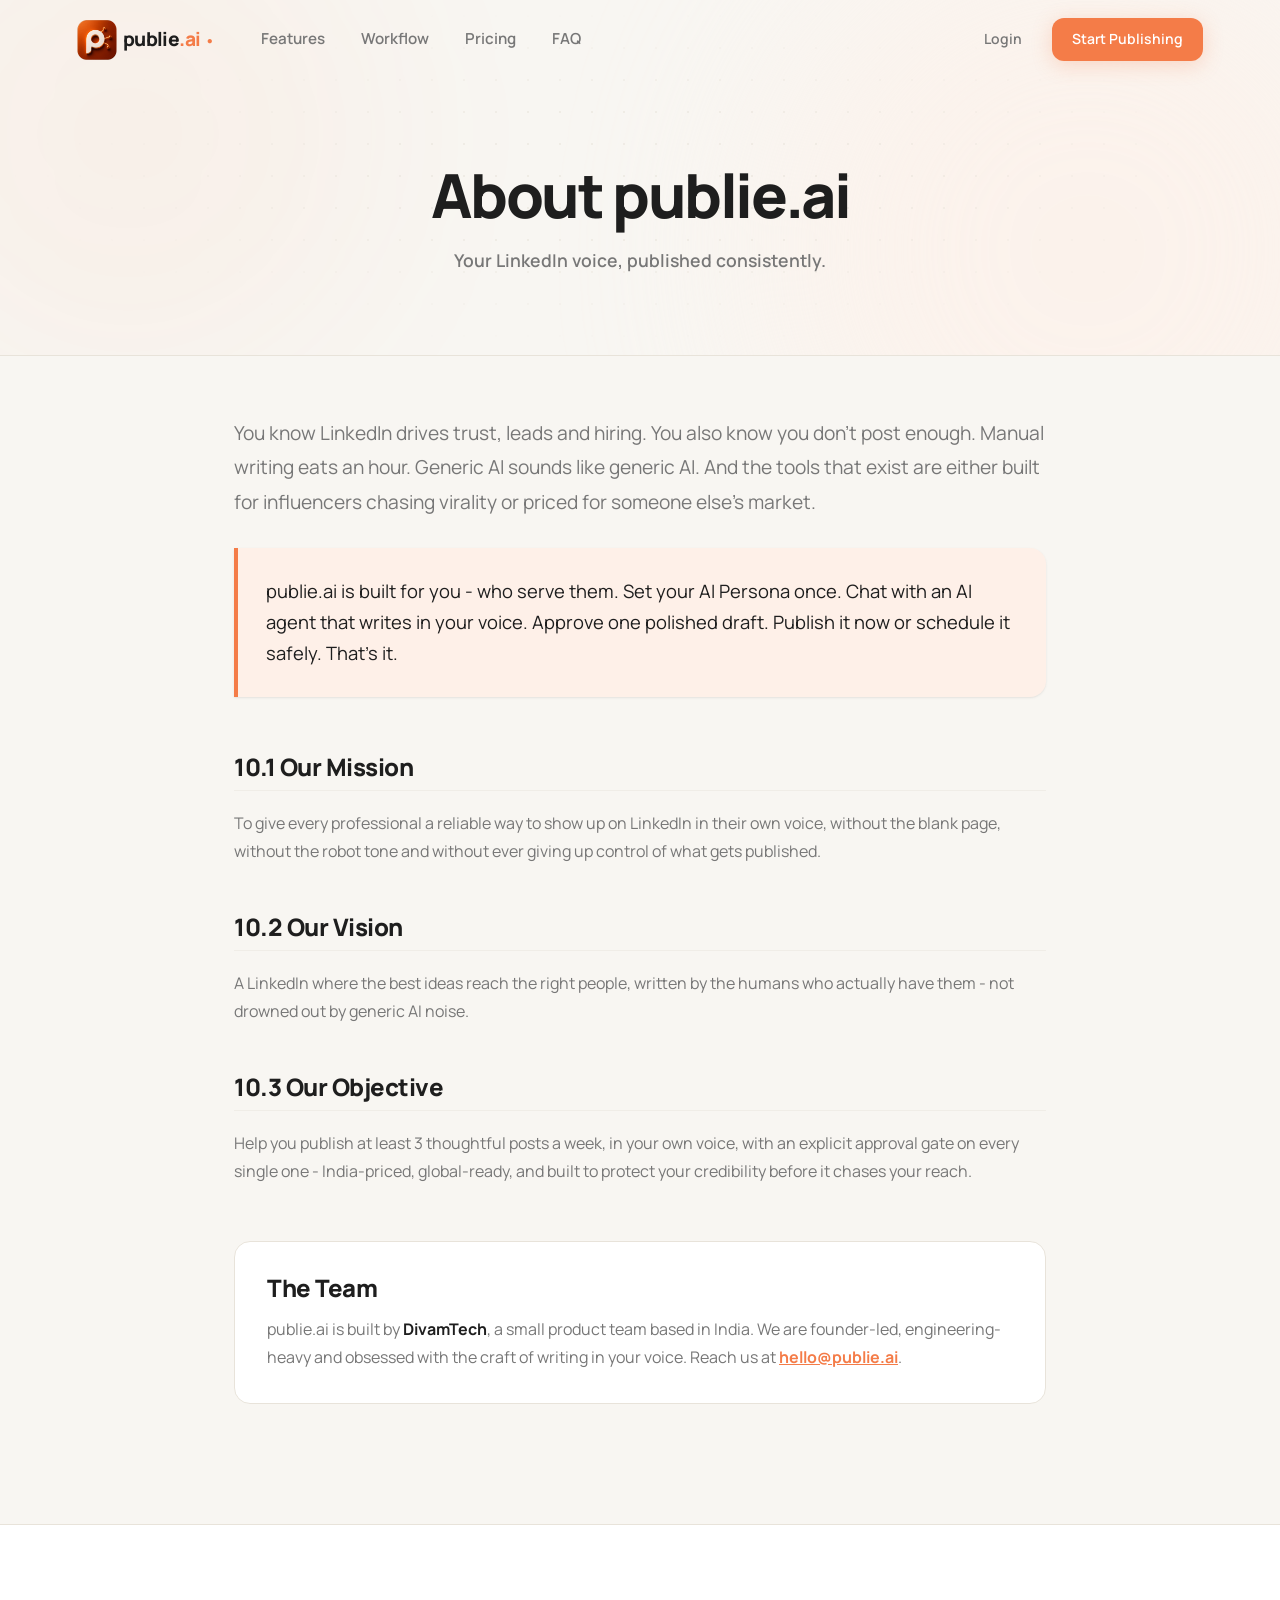
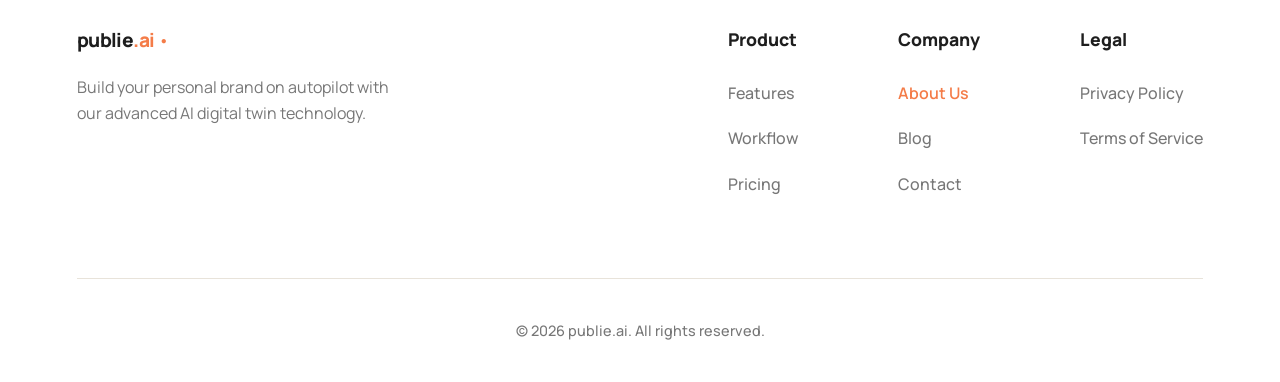
==== commit 81716b5e: "ui improved" ====
--- a/pages/about.html
+++ b/pages/about.html
@@ -23,15 +23,22 @@
       <span class="logo-text">publie<span class="logo-dot">.ai</span></span>
       <span class="logo-badge">●</span>
     </div>
-    <ul class="nav-links">
-      <li><a href="../index.html#features">Features</a></li>
-      <li><a href="../index.html#workflow">Workflow</a></li>
-      <li><a href="../index.html#pricing">Pricing</a></li>
-      <li><a href="faq.html">FAQ</a></li>
-    </ul>
-    <div class="nav-actions">
-      <a href="https://publie-ai-app.divamtech.com/#/sign-in" target="_blank" class="btn btn-ghost">Login</a>
-      <a href="https://publie-ai-app.divamtech.com/#/sign-in" target="_blank" class="btn btn-primary">Start Publishing</a>
+    <button class="mobile-menu-toggle" id="mobile-menu-toggle" aria-label="Toggle Menu">
+      <span></span>
+      <span></span>
+      <span></span>
+    </button>
+    <div class="nav-menu-wrapper" id="nav-menu-wrapper">
+      <ul class="nav-links">
+        <li><a href="../index.html#features">Features</a></li>
+        <li><a href="../index.html#workflow">Workflow</a></li>
+        <li><a href="../index.html#pricing">Pricing</a></li>
+        <li><a href="faq.html">FAQ</a></li>
+      </ul>
+      <div class="nav-actions">
+        <a href="https://publie-ai-app.divamtech.com/#/sign-in" target="_blank" class="btn btn-ghost">Login</a>
+        <a href="https://publie-ai-app.divamtech.com/#/sign-in" target="_blank" class="btn btn-primary">Start Publishing</a>
+      </div>
     </div>
   </nav>
 
--- a/main.css
+++ b/main.css
@@ -25,50 +25,147 @@
   --radius-md: 12px;
   --radius-lg: 16px;
   --radius-xl: 20px;
-  --shadow-sm: 0 1px 3px rgba(0,0,0,0.06), 0 1px 2px rgba(0,0,0,0.04);
-  --shadow-md: 0 4px 16px rgba(0,0,0,0.08), 0 1px 4px rgba(0,0,0,0.04);
-  --shadow-lg: 0 8px 32px rgba(0,0,0,0.10), 0 2px 8px rgba(0,0,0,0.06);
-  --shadow-accent: 0 4px 20px rgba(244,124,72,0.25);
+  --shadow-sm: 0 1px 3px rgba(0, 0, 0, 0.06), 0 1px 2px rgba(0, 0, 0, 0.04);
+  --shadow-md: 0 4px 16px rgba(0, 0, 0, 0.08), 0 1px 4px rgba(0, 0, 0, 0.04);
+  --shadow-lg: 0 8px 32px rgba(0, 0, 0, 0.10), 0 2px 8px rgba(0, 0, 0, 0.06);
+  --shadow-accent: 0 4px 20px rgba(244, 124, 72, 0.25);
   --transition: 200ms cubic-bezier(0.4, 0, 0.2, 1);
   --transition-slow: 350ms cubic-bezier(0.4, 0, 0.2, 1);
   --font: 'Manrope', -apple-system, BlinkMacSystemFont, 'Segoe UI', sans-serif;
 }
 
 /* ---- Reset ---- */
-*, *::before, *::after { box-sizing: border-box; margin: 0; padding: 0; }
-html { scroll-behavior: smooth; -webkit-font-smoothing: antialiased; }
+*,
+*::before,
+*::after {
+  box-sizing: border-box;
+  margin: 0;
+  padding: 0;
+}
+
+html {
+  scroll-behavior: smooth;
+  -webkit-font-smoothing: antialiased;
+  overflow-x: hidden;
+  width: 100%;
+}
+
 body {
   font-family: var(--font);
   background: var(--bg);
   color: var(--text-primary);
   min-height: 100vh;
   line-height: 1.6;
-}
-a { color: inherit; text-decoration: none; }
-button { cursor: pointer; border: none; background: none; font-family: inherit; }
-input, textarea, select { font-family: inherit; }
-img { max-width: 100%; display: block; }
-ul, ol { list-style: none; }
+  overflow-x: hidden;
+  width: 100%;
+  position: relative;
+}
+
+a {
+  color: inherit;
+  text-decoration: none;
+}
+
+button {
+  cursor: pointer;
+  border: none;
+  background: none;
+  font-family: inherit;
+}
+
+input,
+textarea,
+select {
+  font-family: inherit;
+}
+
+img {
+  max-width: 100%;
+  display: block;
+}
+
+ul,
+ol {
+  list-style: none;
+}
 
 /* ---- Typography ---- */
-h1 { font-size: 2rem; font-weight: 800; line-height: 1.15; letter-spacing: -0.02em; }
-h2 { font-size: 1.5rem; font-weight: 700; line-height: 1.2; letter-spacing: -0.01em; }
-h3 { font-size: 1.1rem; font-weight: 600; line-height: 1.3; }
-h4 { font-size: 0.95rem; font-weight: 600; }
-p  { font-size: 0.9rem; color: var(--text-secondary); line-height: 1.65; }
+h1 {
+  font-size: 2rem;
+  font-weight: 800;
+  line-height: 1.15;
+  letter-spacing: -0.02em;
+}
+
+h2 {
+  font-size: 1.5rem;
+  font-weight: 700;
+  line-height: 1.2;
+  letter-spacing: -0.01em;
+}
+
+h3 {
+  font-size: 1.1rem;
+  font-weight: 600;
+  line-height: 1.3;
+}
+
+h4 {
+  font-size: 0.95rem;
+  font-weight: 600;
+}
+
+p {
+  font-size: 0.9rem;
+  color: var(--text-secondary);
+  line-height: 1.65;
+}
 
 /* ---- Utility Classes ---- */
-.flex { display: flex; }
-.flex-col { display: flex; flex-direction: column; }
-.items-center { align-items: center; }
-.justify-between { justify-content: space-between; }
-.gap-2 { gap: 8px; }
-.gap-3 { gap: 12px; }
-.gap-4 { gap: 16px; }
-.mt-2 { margin-top: 8px; }
-.mt-4 { margin-top: 16px; }
-.w-full { width: 100%; }
-.text-accent { color: var(--accent); }
+.flex {
+  display: flex;
+}
+
+.flex-col {
+  display: flex;
+  flex-direction: column;
+}
+
+.items-center {
+  align-items: center;
+}
+
+.justify-between {
+  justify-content: space-between;
+}
+
+.gap-2 {
+  gap: 8px;
+}
+
+.gap-3 {
+  gap: 12px;
+}
+
+.gap-4 {
+  gap: 16px;
+}
+
+.mt-2 {
+  margin-top: 8px;
+}
+
+.mt-4 {
+  margin-top: 16px;
+}
+
+.w-full {
+  width: 100%;
+}
+
+.text-accent {
+  color: var(--accent);
+}
 
 /* ---- Logo ---- */
 .logo {
@@ -77,18 +174,24 @@
   gap: 6px;
   user-select: none;
 }
+
 .logo-text {
   font-size: 1.2rem;
   font-weight: 800;
   color: var(--text-primary);
   letter-spacing: -0.03em;
 }
-.logo-dot { color: var(--accent); }
+
+.logo-dot {
+  color: var(--accent);
+}
+
 .logo-img {
   height: 40px;
   width: auto;
   display: block;
 }
+
 .logo-badge {
   color: var(--accent);
   font-size: 10px;
@@ -96,19 +199,34 @@
 }
 
 @keyframes pulse-dot {
-  0%, 100% { opacity: 1; transform: scale(1); }
-  50% { opacity: 0.5; transform: scale(0.8); }
+
+  0%,
+  100% {
+    opacity: 1;
+    transform: scale(1);
+  }
+
+  50% {
+    opacity: 0.5;
+    transform: scale(0.8);
+  }
 }
 
 /* ---- Spinner ---- */
 .spinner {
-  width: 20px; height: 20px;
+  width: 20px;
+  height: 20px;
   border: 2px solid var(--border);
   border-top-color: var(--accent);
   border-radius: 50%;
   animation: spin 0.7s linear infinite;
 }
-@keyframes spin { to { transform: rotate(360deg); } }
+
+@keyframes spin {
+  to {
+    transform: rotate(360deg);
+  }
+}
 
 /* ---- Buttons ---- */
 .btn {
@@ -122,33 +240,46 @@
   transition: all var(--transition);
   white-space: nowrap;
 }
+
 .btn-primary {
   background: var(--accent);
   color: white;
   box-shadow: var(--shadow-accent);
 }
+
 .btn-primary:hover {
   background: var(--accent-hover);
   transform: translateY(-1px);
-  box-shadow: 0 6px 24px rgba(244,124,72,0.35);
-}
-.btn-primary:active { transform: translateY(0); }
+  box-shadow: 0 6px 24px rgba(244, 124, 72, 0.35);
+}
+
+.btn-primary:active {
+  transform: translateY(0);
+}
+
 .btn-secondary {
   background: var(--card-bg);
   color: var(--text-primary);
   border: 1.5px solid var(--border);
 }
+
 .btn-secondary:hover {
   border-color: var(--accent);
   color: var(--accent);
   transform: translateY(-1px);
   box-shadow: var(--shadow-sm);
 }
+
 .btn-ghost {
   color: var(--text-secondary);
   padding: 8px 14px;
 }
-.btn-ghost:hover { color: var(--text-primary); background: var(--border-soft); border-radius: var(--radius-sm); }
+
+.btn-ghost:hover {
+  color: var(--text-primary);
+  background: var(--border-soft);
+  border-radius: var(--radius-sm);
+}
 
 /* ---- Cards ---- */
 .card {
@@ -158,12 +289,17 @@
   padding: 20px;
   transition: all var(--transition);
 }
+
 .card:hover {
   box-shadow: var(--shadow-md);
   border-color: var(--border);
   transform: translateY(-2px);
 }
-.card-sm { padding: 14px 16px; border-radius: var(--radius-md); }
+
+.card-sm {
+  padding: 14px 16px;
+  border-radius: var(--radius-md);
+}
 
 /* ---- Badge ---- */
 .badge {
@@ -176,10 +312,26 @@
   font-weight: 600;
   letter-spacing: 0.02em;
 }
-.badge-accent { background: var(--accent-light); color: var(--accent); }
-.badge-green { background: #E8F5E9; color: #388E3C; }
-.badge-blue { background: #E3F2FD; color: #1976D2; }
-.badge-gray { background: #F5F5F5; color: #757575; }
+
+.badge-accent {
+  background: var(--accent-light);
+  color: var(--accent);
+}
+
+.badge-green {
+  background: #E8F5E9;
+  color: #388E3C;
+}
+
+.badge-blue {
+  background: #E3F2FD;
+  color: #1976D2;
+}
+
+.badge-gray {
+  background: #F5F5F5;
+  color: #757575;
+}
 
 /* ---- Tag / Chip ---- */
 .chip {
@@ -196,8 +348,18 @@
   transition: all var(--transition);
   user-select: none;
 }
-.chip:hover { border-color: var(--accent); color: var(--accent); }
-.chip.active { background: var(--accent-light); border-color: var(--accent); color: var(--accent); font-weight: 600; }
+
+.chip:hover {
+  border-color: var(--accent);
+  color: var(--accent);
+}
+
+.chip.active {
+  background: var(--accent-light);
+  border-color: var(--accent);
+  color: var(--accent);
+  font-weight: 600;
+}
 
 /* ---- Skeleton Loader ---- */
 .skeleton {
@@ -206,16 +368,22 @@
   animation: shimmer 1.4s ease-in-out infinite;
   border-radius: var(--radius-sm);
 }
+
 @keyframes shimmer {
-  0% { background-position: 200% 0; }
-  100% { background-position: -200% 0; }
+  0% {
+    background-position: 200% 0;
+  }
+
+  100% {
+    background-position: -200% 0;
+  }
 }
 
 /* ---- Modal Overlay ---- */
 .modal-overlay {
   position: fixed;
   inset: 0;
-  background: rgba(30,30,30,0.35);
+  background: rgba(30, 30, 30, 0.35);
   backdrop-filter: blur(4px);
   z-index: 1000;
   display: flex;
@@ -225,10 +393,12 @@
   pointer-events: none;
   transition: opacity var(--transition-slow);
 }
+
 .modal-overlay.open {
   opacity: 1;
   pointer-events: all;
 }
+
 .modal {
   background: var(--card-bg);
   border-radius: var(--radius-xl);
@@ -239,13 +409,15 @@
   transform: translateY(16px) scale(0.97);
   transition: all var(--transition-slow);
 }
+
 .modal-overlay.open .modal {
   transform: translateY(0) scale(1);
 }
 
 /* ---- Avatar ---- */
 .avatar-sm {
-  width: 32px; height: 32px;
+  width: 32px;
+  height: 32px;
   border-radius: 50%;
   background: var(--accent-light);
   color: var(--accent);
@@ -258,10 +430,23 @@
 }
 
 /* ---- Scrollbar ---- */
-::-webkit-scrollbar { width: 6px; height: 6px; }
-::-webkit-scrollbar-track { background: transparent; }
-::-webkit-scrollbar-thumb { background: var(--border); border-radius: 3px; }
-::-webkit-scrollbar-thumb:hover { background: #d0cbc1; }
+::-webkit-scrollbar {
+  width: 6px;
+  height: 6px;
+}
+
+::-webkit-scrollbar-track {
+  background: transparent;
+}
+
+::-webkit-scrollbar-thumb {
+  background: var(--border);
+  border-radius: 3px;
+}
+
+::-webkit-scrollbar-thumb:hover {
+  background: #d0cbc1;
+}
 
 /* ---- Focus Ring ---- */
 :focus-visible {
@@ -280,6 +465,7 @@
   flex-direction: column;
   gap: 10px;
 }
+
 .toast {
   background: var(--text-primary);
   color: white;
@@ -294,11 +480,27 @@
   animation: toast-in 0.3s ease;
   max-width: 320px;
 }
-.toast.success { background: #1E1E1E; border-left: 3px solid #4CAF50; }
-.toast.error { background: #1E1E1E; border-left: 3px solid #F44336; }
+
+.toast.success {
+  background: #1E1E1E;
+  border-left: 3px solid #4CAF50;
+}
+
+.toast.error {
+  background: #1E1E1E;
+  border-left: 3px solid #F44336;
+}
+
 @keyframes toast-in {
-  from { opacity: 0; transform: translateY(12px) scale(0.95); }
-  to { opacity: 1; transform: translateY(0) scale(1); }
+  from {
+    opacity: 0;
+    transform: translateY(12px) scale(0.95);
+  }
+
+  to {
+    opacity: 1;
+    transform: translateY(0) scale(1);
+  }
 }
 
 /* ---- Divider ---- */
@@ -320,10 +522,14 @@
   transition: border-color var(--transition), box-shadow var(--transition);
   outline: none;
 }
-.input-base::placeholder { color: var(--text-tertiary); }
+
+.input-base::placeholder {
+  color: var(--text-tertiary);
+}
+
 .input-base:focus {
   border-color: var(--accent);
-  box-shadow: 0 0 0 3px rgba(244,124,72,0.12);
+  box-shadow: 0 0 0 3px rgba(244, 124, 72, 0.12);
 }
 
 /* ---- Progress Bar ---- */
@@ -333,6 +539,7 @@
   border-radius: 2px;
   overflow: hidden;
 }
+
 .progress-fill {
   height: 100%;
   background: var(--accent);
@@ -350,8 +557,10 @@
   padding: 60px 24px;
   gap: 12px;
 }
+
 .empty-icon {
-  width: 52px; height: 52px;
+  width: 52px;
+  height: 52px;
   background: var(--accent-light);
   border-radius: 50%;
   display: flex;
@@ -360,15 +569,34 @@
   color: var(--accent);
   margin-bottom: 4px;
 }
-.empty-state h3 { color: var(--text-primary); font-size: 1rem; }
-.empty-state p { font-size: 0.85rem; max-width: 240px; }
+
+.empty-state h3 {
+  color: var(--text-primary);
+  font-size: 1rem;
+}
+
+.empty-state p {
+  font-size: 0.85rem;
+  max-width: 240px;
+}
 
 /* ---- Responsive Helpers ---- */
 @media (max-width: 768px) {
-  h1 { font-size: 1.6rem; }
-  h2 { font-size: 1.25rem; }
-  .hide-mobile { display: none !important; }
-}
+  h1 {
+    font-size: 1.6rem;
+  }
+
+  h2 {
+    font-size: 1.25rem;
+  }
+
+  .hide-mobile {
+    display: none !important;
+  }
+}
+
 @media (min-width: 769px) {
-  .hide-desktop { display: none !important; }
-}
+  .hide-desktop {
+    display: none !important;
+  }
+}
--- a/home.css
+++ b/home.css
@@ -9,22 +9,28 @@
   overflow-x: hidden;
 }
 
-.text-center { text-align: center; }
+.text-center {
+  text-align: center;
+}
 
 /* ---- Navbar ---- */
 .navbar {
   position: fixed;
-  top: 0; left: 0; right: 0;
+  top: 0;
+  left: 0;
+  right: 0;
   height: 80px;
   display: flex;
+  flex-wrap: wrap;
   justify-content: space-between;
   align-items: center;
   padding: 0 6%;
   z-index: 1000;
   background: rgba(248, 246, 242, 0);
-  transition: all 0.4s cubic-bezier(0.4, 0, 0.2, 1);
+  transition: background 0.4s cubic-bezier(0.4, 0, 0.2, 1), padding 0.4s cubic-bezier(0.4, 0, 0.2, 1), box-shadow 0.4s cubic-bezier(0.4, 0, 0.2, 1), border-color 0.4s cubic-bezier(0.4, 0, 0.2, 1);
   border-bottom: 1px solid transparent;
 }
+
 .navbar.scrolled {
   height: 64px;
   background: rgba(248, 246, 242, 0.85);
@@ -33,19 +39,65 @@
   border-bottom: 1px solid var(--border);
   box-shadow: var(--shadow-sm);
 }
+
+.nav-menu-wrapper {
+  display: flex;
+  flex: 1;
+  justify-content: space-between;
+  align-items: center;
+  margin-left: 48px;
+}
+
+.mobile-menu-toggle {
+  display: none;
+  flex-direction: column;
+  justify-content: space-between;
+  width: 24px;
+  height: 16px;
+  background: transparent;
+  border: none;
+  cursor: pointer;
+  z-index: 1100;
+  padding: 0;
+}
+
+.mobile-menu-toggle span {
+  display: block;
+  width: 100%;
+  height: 2px;
+  background: var(--text-primary);
+  border-radius: 2px;
+  transition: all 0.3s cubic-bezier(0.4, 0, 0.2, 1);
+}
+
+.mobile-menu-toggle.active span:nth-child(1) {
+  transform: translateY(7px) rotate(45deg);
+}
+
+.mobile-menu-toggle.active span:nth-child(2) {
+  opacity: 0;
+}
+
+.mobile-menu-toggle.active span:nth-child(3) {
+  transform: translateY(-7px) rotate(-45deg);
+}
+
 .nav-links {
   display: flex;
   gap: 36px;
   font-weight: 600;
   font-size: 0.95rem;
 }
+
 .nav-links a {
   color: var(--text-secondary);
   transition: color var(--transition);
 }
+
 .nav-links a:hover {
   color: var(--text-primary);
 }
+
 .nav-actions {
   display: flex;
   align-items: center;
@@ -65,12 +117,57 @@
 }
 
 /* Ambient Background */
-.hero-ambient-bg { position: absolute; inset: 0; z-index: -2; overflow: hidden; }
-.ambient-orb { position: absolute; border-radius: 50%; filter: blur(100px); opacity: 0.6; animation: float-ambient 12s ease-in-out infinite alternate; }
-.orb-a { width: 50vw; height: 50vw; background: var(--accent-light); top: -20%; right: -10%; }
-.orb-b { width: 40vw; height: 40vw; background: rgba(244,124,72,0.08); bottom: -10%; left: -10%; animation-delay: -6s; }
-.ambient-grid { position: absolute; inset: 0; background-image: radial-gradient(var(--border) 1px, transparent 1px); background-size: 32px 32px; opacity: 0.5; mask-image: radial-gradient(ellipse at center, black 30%, transparent 70%); -webkit-mask-image: radial-gradient(ellipse at center, black 30%, transparent 70%); }
-@keyframes float-ambient { 0% { transform: translate(0, 0) scale(1); } 100% { transform: translate(-40px, 40px) scale(1.1); } }
+.hero-ambient-bg {
+  position: absolute;
+  inset: 0;
+  z-index: -2;
+  overflow: hidden;
+}
+
+.ambient-orb {
+  position: absolute;
+  border-radius: 50%;
+  filter: blur(100px);
+  opacity: 0.6;
+  animation: float-ambient 12s ease-in-out infinite alternate;
+}
+
+.orb-a {
+  width: 50vw;
+  height: 50vw;
+  background: var(--accent-light);
+  top: -20%;
+  right: -10%;
+}
+
+.orb-b {
+  width: 40vw;
+  height: 40vw;
+  background: rgba(244, 124, 72, 0.08);
+  bottom: -10%;
+  left: -10%;
+  animation-delay: -6s;
+}
+
+.ambient-grid {
+  position: absolute;
+  inset: 0;
+  background-image: radial-gradient(var(--border) 1px, transparent 1px);
+  background-size: 32px 32px;
+  opacity: 0.5;
+  mask-image: radial-gradient(ellipse at center, black 30%, transparent 70%);
+  -webkit-mask-image: radial-gradient(ellipse at center, black 30%, transparent 70%);
+}
+
+@keyframes float-ambient {
+  0% {
+    transform: translate(0, 0) scale(1);
+  }
+
+  100% {
+    transform: translate(-40px, 40px) scale(1.1);
+  }
+}
 
 /* Floating particles */
 .particle {
@@ -84,26 +181,83 @@
   opacity: 0.35;
   animation: particle-drift var(--dur, 9s) ease-in-out var(--d, 0s) infinite alternate;
 }
+
 @keyframes particle-drift {
-  0%   { transform: translate(0, 0) scale(1); opacity: 0.35; }
-  50%  { opacity: 0.6; }
-  100% { transform: translate(20px, -30px) scale(1.3); opacity: 0.15; }
+  0% {
+    transform: translate(0, 0) scale(1);
+    opacity: 0.35;
+  }
+
+  50% {
+    opacity: 0.6;
+  }
+
+  100% {
+    transform: translate(20px, -30px) scale(1.3);
+    opacity: 0.15;
+  }
 }
 
 
 /* Hero Content */
-.hero-left { max-width: 600px; animation: fade-in-up 0.8s ease-out forwards; }
-@keyframes fade-in-up { from { opacity: 0; transform: translateY(30px); } to { opacity: 1; transform: translateY(0); } }
-.hero-title { font-size: 4.2rem; line-height: 1.1; font-weight: 800; margin-bottom: 24px; letter-spacing: -0.04em; }
-.hero-subtitle { font-size: 1.25rem; color: var(--text-secondary); margin-bottom: 40px; line-height: 1.6; max-width: 480px; }
-.hero-cta-wrapper { display: flex; flex-direction: column; gap: 16px; align-items: flex-start; }
-.btn-lg { padding: 16px 36px; font-size: 1.1rem; border-radius: var(--radius-lg); }
-.hero-trust { font-size: 0.85rem; color: var(--text-tertiary); font-weight: 500; }
+.hero-left {
+  max-width: 600px;
+  animation: fade-in-up 0.8s ease-out forwards;
+}
+
+@keyframes fade-in-up {
+  from {
+    opacity: 0;
+    transform: translateY(30px);
+  }
+
+  to {
+    opacity: 1;
+    transform: translateY(0);
+  }
+}
+
+.hero-title {
+  font-size: 4.2rem;
+  line-height: 1.1;
+  font-weight: 800;
+  margin-bottom: 24px;
+  letter-spacing: -0.04em;
+}
+
+.hero-subtitle {
+  font-size: 1.25rem;
+  color: var(--text-secondary);
+  margin-bottom: 40px;
+  line-height: 1.6;
+  max-width: 480px;
+}
+
+.hero-cta-wrapper {
+  display: flex;
+  flex-direction: column;
+  gap: 16px;
+  align-items: flex-start;
+}
+
+.btn-lg {
+  padding: 16px 36px;
+  font-size: 1.1rem;
+  border-radius: var(--radius-lg);
+}
+
+.hero-trust {
+  font-size: 0.85rem;
+  color: var(--text-tertiary);
+  font-weight: 500;
+}
 
 /* ── HERO RIGHT: CINEMATIC OS WINDOW ── */
 .hero-right {
   position: relative;
   width: 100%;
+  min-width: 0;
+  max-width: 100%;
   height: 620px;
   display: flex;
   justify-content: center;
@@ -119,29 +273,44 @@
   pointer-events: none;
   z-index: 1;
 }
+
 .cine-glow {
   position: absolute;
   border-radius: 50%;
   filter: blur(80px);
 }
+
 .cine-glow.main {
   width: 400px;
   height: 400px;
   background: rgba(244, 124, 72, 0.08);
-  top: 50%; left: 50%;
+  top: 50%;
+  left: 50%;
   transform: translate(-50%, -50%);
   animation: pulse-glow 6s ease-in-out infinite;
 }
+
 .cine-glow.accent {
   width: 250px;
   height: 250px;
   background: rgba(244, 124, 72, 0.05);
-  top: 60%; left: 30%;
+  top: 60%;
+  left: 30%;
   animation: pulse-glow 8s ease-in-out infinite alternate;
 }
+
 @keyframes pulse-glow {
-  0%, 100% { opacity: 0.6; transform: translate(-50%, -50%) scale(1); }
-  50% { opacity: 1; transform: translate(-50%, -50%) scale(1.1); }
+
+  0%,
+  100% {
+    opacity: 0.6;
+    transform: translate(-50%, -50%) scale(1);
+  }
+
+  50% {
+    opacity: 1;
+    transform: translate(-50%, -50%) scale(1.1);
+  }
 }
 
 /* Background Streams */
@@ -152,6 +321,7 @@
   height: 100%;
   opacity: 0.4;
 }
+
 .c-stream {
   stroke: url(#lineGrad);
   stroke-width: 1px;
@@ -159,22 +329,34 @@
   stroke-dasharray: 200 100;
   animation: stream-flow 15s linear infinite;
 }
-.s2 { animation-duration: 20s; opacity: 0.6; }
-.s3 { animation-duration: 12s; opacity: 0.3; }
+
+.s2 {
+  animation-duration: 20s;
+  opacity: 0.6;
+}
+
+.s3 {
+  animation-duration: 12s;
+  opacity: 0.3;
+}
+
 @keyframes stream-flow {
-  to { stroke-dashoffset: -1000; }
+  to {
+    stroke-dashoffset: -1000;
+  }
 }
 
 /* ── UNIFIED OS WINDOW ── */
 .os-window {
   position: relative;
   width: 480px;
+  max-width: 100%;
   background: rgba(255, 255, 255, 0.82);
   backdrop-filter: blur(28px);
   -webkit-backdrop-filter: blur(28px);
   border: 1px solid rgba(255, 255, 255, 0.9);
   border-radius: 20px;
-  box-shadow: 
+  box-shadow:
     0 30px 60px rgba(0, 0, 0, 0.08),
     0 0 0 1px rgba(244, 124, 72, 0.2),
     0 0 50px rgba(244, 124, 72, 0.12) inset;
@@ -182,16 +364,26 @@
   overflow: hidden;
   animation: float-os 8s ease-in-out infinite;
 }
+
 @keyframes float-os {
-  0%, 100% { transform: translateY(0); box-shadow: 0 30px 60px rgba(0, 0, 0, 0.08), 0 0 0 1px rgba(244, 124, 72, 0.2), 0 0 50px rgba(244, 124, 72, 0.12) inset; }
-  50% { transform: translateY(-12px); box-shadow: 0 40px 70px rgba(0, 0, 0, 0.12), 0 0 0 1px rgba(244, 124, 72, 0.25), 0 0 60px rgba(244, 124, 72, 0.18) inset; }
+
+  0%,
+  100% {
+    transform: translateY(0);
+    box-shadow: 0 30px 60px rgba(0, 0, 0, 0.08), 0 0 0 1px rgba(244, 124, 72, 0.2), 0 0 50px rgba(244, 124, 72, 0.12) inset;
+  }
+
+  50% {
+    transform: translateY(-12px);
+    box-shadow: 0 40px 70px rgba(0, 0, 0, 0.12), 0 0 0 1px rgba(244, 124, 72, 0.25), 0 0 60px rgba(244, 124, 72, 0.18) inset;
+  }
 }
 
 /* Glass Reflection Overlay */
 .os-glass-overlay {
   position: absolute;
   inset: 0;
-  background: linear-gradient(135deg, rgba(255,255,255,0.4) 0%, rgba(255,255,255,0) 40%);
+  background: linear-gradient(135deg, rgba(255, 255, 255, 0.4) 0%, rgba(255, 255, 255, 0) 40%);
   pointer-events: none;
   z-index: 20;
 }
@@ -201,128 +393,358 @@
   display: flex;
   align-items: center;
   padding: 14px 20px;
-  border-bottom: 1px solid rgba(0,0,0,0.06);
-  background: rgba(255,255,255,0.4);
-}
+  border-bottom: 1px solid rgba(0, 0, 0, 0.06);
+  background: rgba(255, 255, 255, 0.4);
+}
+
 .os-mac-dots {
-  display: flex; gap: 6px; width: 60px;
-}
+  display: flex;
+  gap: 6px;
+  width: 60px;
+}
+
 .os-mac-dots span {
-  width: 10px; height: 10px; border-radius: 50%;
+  width: 10px;
+  height: 10px;
+  border-radius: 50%;
   background: #E0DCD6;
 }
-.os-mac-dots span:nth-child(1) { background: #FF5F56; }
-.os-mac-dots span:nth-child(2) { background: #FFBD2E; }
-.os-mac-dots span:nth-child(3) { background: #27C93F; }
+
+.os-mac-dots span:nth-child(1) {
+  background: #FF5F56;
+}
+
+.os-mac-dots span:nth-child(2) {
+  background: #FFBD2E;
+}
+
+.os-mac-dots span:nth-child(3) {
+  background: #27C93F;
+}
 
 .os-title {
-  flex: 1; text-align: center;
-  font-size: 0.8rem; font-weight: 700; color: var(--text-secondary);
-  display: flex; align-items: center; justify-content: center; gap: 8px;
-}
+  flex: 1;
+  text-align: center;
+  font-size: 0.8rem;
+  font-weight: 700;
+  color: var(--text-secondary);
+  display: flex;
+  align-items: center;
+  justify-content: center;
+  gap: 8px;
+}
+
 .os-live-status {
-  font-size: 0.65rem; color: var(--accent); background: rgba(244,124,72,0.12);
-  padding: 2px 8px; border-radius: 12px; display: flex; align-items: center; gap: 4px;
-}
+  font-size: 0.65rem;
+  color: var(--accent);
+  background: rgba(244, 124, 72, 0.12);
+  padding: 2px 8px;
+  border-radius: 12px;
+  display: flex;
+  align-items: center;
+  gap: 4px;
+}
+
 .pulse-dot {
-  width: 6px; height: 6px; border-radius: 50%; background: var(--accent);
+  width: 6px;
+  height: 6px;
+  border-radius: 50%;
+  background: var(--accent);
   animation: dot-blink 1.5s ease-in-out infinite;
 }
-@keyframes dot-blink { 0%, 100% { opacity: 1; } 50% { opacity: 0.4; } }
+
+@keyframes dot-blink {
+
+  0%,
+  100% {
+    opacity: 1;
+  }
+
+  50% {
+    opacity: 0.4;
+  }
+}
 
 /* OS Body / Phases */
 .os-body {
   padding: 24px;
-  display: flex; flex-direction: column; gap: 16px;
+  display: flex;
+  flex-direction: column;
+  gap: 16px;
 }
 
 .os-phase {
-  display: flex; gap: 16px;
+  display: flex;
+  gap: 16px;
   position: relative;
 }
+
 .os-icon-col {
-  display: flex; flex-direction: column; align-items: center; width: 32px;
-}
+  display: flex;
+  flex-direction: column;
+  align-items: center;
+  width: 32px;
+}
+
 .os-phase-icon {
-  width: 32px; height: 32px; border-radius: 50%;
-  background: rgba(244,124,72,0.1); color: var(--accent);
-  display: flex; align-items: center; justify-content: center;
-  font-size: 0.9rem; font-weight: bold;
-  box-shadow: 0 0 10px rgba(244,124,72,0.2);
-}
+  width: 32px;
+  height: 32px;
+  border-radius: 50%;
+  background: rgba(244, 124, 72, 0.1);
+  color: var(--accent);
+  display: flex;
+  align-items: center;
+  justify-content: center;
+  font-size: 0.9rem;
+  font-weight: bold;
+  box-shadow: 0 0 10px rgba(244, 124, 72, 0.2);
+}
+
 .os-flow-line {
-  flex: 1; width: 2px; background: rgba(244,124,72,0.2);
-  margin: 4px 0; position: relative; overflow: hidden;
+  flex: 1;
+  width: 2px;
+  background: rgba(244, 124, 72, 0.2);
+  margin: 4px 0;
+  position: relative;
+  overflow: hidden;
   min-height: 24px;
 }
+
 .flow-dot {
-  position: absolute; top: -10px; left: 0; width: 2px; height: 10px;
+  position: absolute;
+  top: -10px;
+  left: 0;
+  width: 2px;
+  height: 10px;
   background: var(--accent);
   animation: flow-down 2s linear infinite;
 }
-.flow-dot.d1 { animation-delay: 1s; }
+
+.flow-dot.d1 {
+  animation-delay: 1s;
+}
+
 @keyframes flow-down {
-  0% { top: -10px; opacity: 1; }
-  100% { top: 100%; opacity: 0; }
+  0% {
+    top: -10px;
+    opacity: 1;
+  }
+
+  100% {
+    top: 100%;
+    opacity: 0;
+  }
 }
 
 .os-content-col {
-  flex: 1; padding-bottom: 12px;
-}
-.os-phase.last .os-content-col { padding-bottom: 0; }
+  flex: 1;
+  padding-bottom: 12px;
+}
+
+.os-phase.last .os-content-col {
+  padding-bottom: 0;
+}
+
 .os-phase-title {
-  font-size: 0.72rem; font-weight: 800; color: var(--text-primary);
-  margin-bottom: 8px; text-transform: uppercase; letter-spacing: 0.08em;
+  font-size: 0.72rem;
+  font-weight: 800;
+  color: var(--text-primary);
+  margin-bottom: 8px;
+  text-transform: uppercase;
+  letter-spacing: 0.08em;
 }
 
 /* Phase 1: Generation */
 .os-gen-box {
-  background: rgba(255,255,255,0.6); border: 1px solid rgba(0,0,0,0.04);
-  border-radius: 12px; padding: 12px;
-}
-.os-gen-header { font-size: 0.65rem; color: var(--accent); font-weight: 700; margin-bottom: 6px; }
-.os-gen-typing { font-size: 0.85rem; color: var(--text-primary); font-weight: 500; margin-bottom: 8px; }
-.cursor { display: inline-block; width: 2px; height: 12px; background: var(--accent); margin-left: 2px; animation: cursor-blink 1s step-end infinite; }
-@keyframes cursor-blink { 50% { opacity: 0; } }
-.os-skel { height: 6px; background: rgba(0,0,0,0.06); border-radius: 3px; margin-bottom: 6px; }
-.os-skel.w-80 { width: 80%; } .os-skel.w-50 { width: 50%; } .os-skel.w-40 { width: 40%; } .os-skel.w-20 { width: 20%; }
-.os-skel.h-sm { height: 4px; } .os-skel.light { background: rgba(0,0,0,0.03); }
+  background: rgba(255, 255, 255, 0.6);
+  border: 1px solid rgba(0, 0, 0, 0.04);
+  border-radius: 12px;
+  padding: 12px;
+}
+
+.os-gen-header {
+  font-size: 0.65rem;
+  color: var(--accent);
+  font-weight: 700;
+  margin-bottom: 6px;
+}
+
+.os-gen-typing {
+  font-size: 0.85rem;
+  color: var(--text-primary);
+  font-weight: 500;
+  margin-bottom: 8px;
+}
+
+.cursor {
+  display: inline-block;
+  width: 2px;
+  height: 12px;
+  background: var(--accent);
+  margin-left: 2px;
+  animation: cursor-blink 1s step-end infinite;
+}
+
+@keyframes cursor-blink {
+  50% {
+    opacity: 0;
+  }
+}
+
+.os-skel {
+  height: 6px;
+  background: rgba(0, 0, 0, 0.06);
+  border-radius: 3px;
+  margin-bottom: 6px;
+}
+
+.os-skel.w-80 {
+  width: 80%;
+}
+
+.os-skel.w-50 {
+  width: 50%;
+}
+
+.os-skel.w-40 {
+  width: 40%;
+}
+
+.os-skel.w-20 {
+  width: 20%;
+}
+
+.os-skel.h-sm {
+  height: 4px;
+}
+
+.os-skel.light {
+  background: rgba(0, 0, 0, 0.03);
+}
 
 /* Phase 2: Refinement */
-.os-tags-row { display: flex; gap: 8px; flex-wrap: wrap; }
+.os-tags-row {
+  display: flex;
+  gap: 8px;
+  flex-wrap: wrap;
+}
+
 .os-tag {
-  font-size: 0.65rem; font-weight: 700; padding: 6px 10px;
-  border-radius: 16px; border: 1px solid transparent;
-}
+  font-size: 0.65rem;
+  font-weight: 700;
+  padding: 6px 10px;
+  border-radius: 16px;
+  border: 1px solid transparent;
+}
+
 .os-tag.done {
-  background: rgba(76,175,80,0.1); color: #4CAF50; border-color: rgba(76,175,80,0.2);
-}
+  background: rgba(76, 175, 80, 0.1);
+  color: #4CAF50;
+  border-color: rgba(76, 175, 80, 0.2);
+}
+
 .os-tag.active {
-  background: rgba(244,124,72,0.1); color: var(--accent); border-color: rgba(244,124,72,0.3);
-  box-shadow: 0 0 10px rgba(244,124,72,0.15);
+  background: rgba(244, 124, 72, 0.1);
+  color: var(--accent);
+  border-color: rgba(244, 124, 72, 0.3);
+  box-shadow: 0 0 10px rgba(244, 124, 72, 0.15);
   animation: tag-pulse 2s ease-in-out infinite;
 }
-@keyframes tag-pulse { 50% { box-shadow: 0 0 20px rgba(244,124,72,0.25); } }
+
+@keyframes tag-pulse {
+  50% {
+    box-shadow: 0 0 20px rgba(244, 124, 72, 0.25);
+  }
+}
 
 /* Phase 3: Performance */
 .os-perf-card {
-  background: #FFFFFF; border: 1px solid rgba(0,0,0,0.06);
-  border-radius: 14px; padding: 16px; box-shadow: 0 4px 12px rgba(0,0,0,0.02);
-}
-.os-perf-header { display: flex; align-items: center; gap: 10px; margin-bottom: 16px; }
-.os-avatar { width: 32px; height: 32px; border-radius: 50%; background: #E8C4A8; }
-.os-meta { flex: 1; display: flex; flex-direction: column; gap: 4px; }
-.os-pub-badge { font-size: 0.65rem; font-weight: 700; color: #4CAF50; background: rgba(76,175,80,0.1); padding: 4px 8px; border-radius: 12px; }
-
-.os-perf-stats { display: flex; align-items: flex-end; gap: 20px; }
-.os-stat-item { display: flex; flex-direction: column; gap: 2px; }
-.os-stat-val { font-size: 1.2rem; font-weight: 800; color: var(--text-primary); }
-.os-stat-item:first-child .os-stat-val { color: var(--accent); }
-.os-stat-lbl { font-size: 0.65rem; color: var(--text-secondary); font-weight: 600; text-transform: uppercase; }
-
-.os-chart { flex: 1; display: flex; align-items: flex-end; justify-content: flex-end; gap: 6px; height: 36px; }
-.os-bar { width: 12px; height: var(--h); background: #E0DCD6; border-radius: 3px 3px 0 0; }
-.os-bar.peak { background: var(--accent); box-shadow: 0 -2px 8px rgba(244,124,72,0.3); }
+  background: #FFFFFF;
+  border: 1px solid rgba(0, 0, 0, 0.06);
+  border-radius: 14px;
+  padding: 16px;
+  box-shadow: 0 4px 12px rgba(0, 0, 0, 0.02);
+}
+
+.os-perf-header {
+  display: flex;
+  align-items: center;
+  gap: 10px;
+  margin-bottom: 16px;
+}
+
+.os-avatar {
+  width: 32px;
+  height: 32px;
+  border-radius: 50%;
+  background: #E8C4A8;
+}
+
+.os-meta {
+  flex: 1;
+  display: flex;
+  flex-direction: column;
+  gap: 4px;
+}
+
+.os-pub-badge {
+  font-size: 0.65rem;
+  font-weight: 700;
+  color: #4CAF50;
+  background: rgba(76, 175, 80, 0.1);
+  padding: 4px 8px;
+  border-radius: 12px;
+}
+
+.os-perf-stats {
+  display: flex;
+  align-items: flex-end;
+  gap: 20px;
+}
+
+.os-stat-item {
+  display: flex;
+  flex-direction: column;
+  gap: 2px;
+}
+
+.os-stat-val {
+  font-size: 1.2rem;
+  font-weight: 800;
+  color: var(--text-primary);
+}
+
+.os-stat-item:first-child .os-stat-val {
+  color: var(--accent);
+}
+
+.os-stat-lbl {
+  font-size: 0.65rem;
+  color: var(--text-secondary);
+  font-weight: 600;
+  text-transform: uppercase;
+}
+
+.os-chart {
+  flex: 1;
+  display: flex;
+  align-items: flex-end;
+  justify-content: flex-end;
+  gap: 6px;
+  height: 36px;
+}
+
+.os-bar {
+  width: 12px;
+  height: var(--h);
+  background: #E0DCD6;
+  border-radius: 3px 3px 0 0;
+}
+
+.os-bar.peak {
+  background: var(--accent);
+  box-shadow: 0 -2px 8px rgba(244, 124, 72, 0.3);
+}
 
 
 
@@ -342,22 +764,56 @@
 }
 
 /* SVG animated elements */
-.content-line-1 { animation: shimmer 2.8s ease-in-out infinite; }
-.content-line-2 { animation: shimmer 2.8s ease-in-out 0.4s infinite; }
-.content-line-3 { animation: shimmer 2.8s ease-in-out 0.8s infinite; }
+.content-line-1 {
+  animation: shimmer 2.8s ease-in-out infinite;
+}
+
+.content-line-2 {
+  animation: shimmer 2.8s ease-in-out 0.4s infinite;
+}
+
+.content-line-3 {
+  animation: shimmer 2.8s ease-in-out 0.8s infinite;
+}
+
 @keyframes shimmer {
-  0%, 100% { opacity: 0.4; }
-  50% { opacity: 1; }
-}
-.cursor-blink { animation: blink-cur 1s step-end infinite; }
-@keyframes blink-cur { 0%, 100% { opacity: 1; } 50% { opacity: 0; } }
+
+  0%,
+  100% {
+    opacity: 0.4;
+  }
+
+  50% {
+    opacity: 1;
+  }
+}
+
+.cursor-blink {
+  animation: blink-cur 1s step-end infinite;
+}
+
+@keyframes blink-cur {
+
+  0%,
+  100% {
+    opacity: 1;
+  }
+
+  50% {
+    opacity: 0;
+  }
+}
 
 
 
 
 
 /* ---- Built For Section (Bento Grid) ---- */
-.built-for { padding: 120px 6%; background: var(--bg); }
+.built-for {
+  padding: 120px 6%;
+  background: var(--bg);
+}
+
 .bento-grid {
   display: grid;
   grid-template-columns: repeat(6, 1fr);
@@ -376,23 +832,46 @@
   transition: transform 0.4s cubic-bezier(0.4, 0, 0.2, 1), box-shadow 0.4s ease, border-color 0.4s ease;
   position: relative;
 }
+
 .bento-card:hover {
   transform: translateY(-8px);
-  box-shadow: 0 20px 40px rgba(244,124,72,0.12);
+  box-shadow: 0 20px 40px rgba(244, 124, 72, 0.12);
   border-color: var(--border-soft);
 }
 
-.card-large { grid-column: span 3; }
-.card-medium { grid-column: span 2; }
+.card-large {
+  grid-column: span 3;
+}
+
+.card-medium {
+  grid-column: span 2;
+}
 
 @media (max-width: 1024px) {
-  .bento-grid { grid-template-columns: repeat(2, 1fr); }
-  .card-large, .card-medium { grid-column: span 1; }
-  .card-medium:last-child { grid-column: span 2; }
-}
+  .bento-grid {
+    grid-template-columns: repeat(2, 1fr);
+  }
+
+  .card-large,
+  .card-medium {
+    grid-column: span 1;
+  }
+
+  .card-medium:last-child {
+    grid-column: span 2;
+  }
+}
+
 @media (max-width: 768px) {
-  .bento-grid { grid-template-columns: 1fr; }
-  .card-large, .card-medium, .card-medium:last-child { grid-column: span 1; }
+  .bento-grid {
+    grid-template-columns: 1fr;
+  }
+
+  .card-large,
+  .card-medium,
+  .card-medium:last-child {
+    grid-column: span 1;
+  }
 }
 
 .bento-visual {
@@ -406,84 +885,452 @@
   overflow: hidden;
   padding: 32px;
 }
+
 .bento-content {
   padding: 32px;
   text-align: left;
 }
-.bento-content h3 { font-size: 1.4rem; font-weight: 800; margin-bottom: 12px; }
-.bento-content p { font-size: 1rem; color: var(--text-secondary); line-height: 1.6; }
+
+.bento-content h3 {
+  font-size: 1.4rem;
+  font-weight: 800;
+  margin-bottom: 12px;
+}
+
+.bento-content p {
+  font-size: 1rem;
+  color: var(--text-secondary);
+  line-height: 1.6;
+}
 
 /* Bento Mockups base */
 .bento-mockup {
   background: var(--bg);
   border: 1px solid var(--border);
   border-radius: var(--radius-lg);
-  box-shadow: 0 12px 24px rgba(0,0,0,0.06);
+  box-shadow: 0 12px 24px rgba(0, 0, 0, 0.06);
   width: 100%;
   max-width: 340px;
   transition: transform 0.5s ease, box-shadow 0.5s ease;
 }
-.bento-card:hover .bento-mockup { transform: translateY(-4px) scale(1.02); box-shadow: 0 16px 32px rgba(244,124,72,0.15); }
+
+.bento-card:hover .bento-mockup {
+  transform: translateY(-4px) scale(1.02);
+  box-shadow: 0 16px 32px rgba(244, 124, 72, 0.15);
+}
 
 /* 1. Founder Mock */
-.founder-mock .mock-header { padding: 12px 16px; border-bottom: 1px solid var(--border); display: flex; align-items: center; gap: 12px; background: #FAF8F5; border-radius: var(--radius-lg) var(--radius-lg) 0 0; }
-.founder-mock .dots { display: flex; gap: 4px; } .founder-mock .dot { width: 8px; height: 8px; background: #E0DCD6; border-radius: 50%; }
-.founder-mock .mock-title { font-size: 0.75rem; font-weight: 800; color: var(--text-secondary); text-transform: uppercase; letter-spacing: 0.05em; }
-.founder-mock .mock-body { padding: 16px; display: flex; flex-direction: column; gap: 16px; }
-.ai-chat-bubble { background: rgba(244,124,72,0.1); color: var(--text-primary); font-size: 0.85rem; font-weight: 600; padding: 12px; border-radius: 12px 12px 12px 0; align-self: flex-start; max-width: 85%; }
-.editor-pane { background: var(--card-bg); border: 1px solid var(--border); padding: 16px; border-radius: 8px; position: relative; }
-.editor-pane .line { font-family: monospace; }
-.editor-pane .title { font-size: 0.9rem; font-weight: 700; margin-bottom: 8px; }
-.editor-pane .sub { font-size: 0.8rem; color: var(--text-secondary); }
-.ai-suggestion-glow { position: absolute; bottom: -12px; right: -12px; background: var(--text-primary); color: white; padding: 6px 12px; border-radius: 20px; font-size: 0.7rem; font-weight: 700; display: flex; align-items: center; gap: 6px; box-shadow: 0 4px 12px rgba(0,0,0,0.15); animation: float-ui 4s infinite; }
-.ai-suggestion-glow .icon { color: var(--accent); }
+.founder-mock .mock-header {
+  padding: 12px 16px;
+  border-bottom: 1px solid var(--border);
+  display: flex;
+  align-items: center;
+  gap: 12px;
+  background: #FAF8F5;
+  border-radius: var(--radius-lg) var(--radius-lg) 0 0;
+}
+
+.founder-mock .dots {
+  display: flex;
+  gap: 4px;
+}
+
+.founder-mock .dot {
+  width: 8px;
+  height: 8px;
+  background: #E0DCD6;
+  border-radius: 50%;
+}
+
+.founder-mock .mock-title {
+  font-size: 0.75rem;
+  font-weight: 800;
+  color: var(--text-secondary);
+  text-transform: uppercase;
+  letter-spacing: 0.05em;
+}
+
+.founder-mock .mock-body {
+  padding: 16px;
+  display: flex;
+  flex-direction: column;
+  gap: 16px;
+}
+
+.ai-chat-bubble {
+  background: rgba(244, 124, 72, 0.1);
+  color: var(--text-primary);
+  font-size: 0.85rem;
+  font-weight: 600;
+  padding: 12px;
+  border-radius: 12px 12px 12px 0;
+  align-self: flex-start;
+  max-width: 85%;
+}
+
+.editor-pane {
+  background: var(--card-bg);
+  border: 1px solid var(--border);
+  padding: 16px;
+  border-radius: 8px;
+  position: relative;
+}
+
+.editor-pane .line {
+  font-family: monospace;
+}
+
+.editor-pane .title {
+  font-size: 0.9rem;
+  font-weight: 700;
+  margin-bottom: 8px;
+}
+
+.editor-pane .sub {
+  font-size: 0.8rem;
+  color: var(--text-secondary);
+}
+
+.ai-suggestion-glow {
+  position: absolute;
+  bottom: -12px;
+  right: -12px;
+  background: var(--text-primary);
+  color: white;
+  padding: 6px 12px;
+  border-radius: 20px;
+  font-size: 0.7rem;
+  font-weight: 700;
+  display: flex;
+  align-items: center;
+  gap: 6px;
+  box-shadow: 0 4px 12px rgba(0, 0, 0, 0.15);
+  animation: float-ui 4s infinite;
+}
+
+.ai-suggestion-glow .icon {
+  color: var(--accent);
+}
 
 /* 2. Agency Mock */
-.agency-mock { display: flex; overflow: hidden; max-width: 380px; }
-.mock-sidebar { width: 100px; background: #FAF8F5; border-right: 1px solid var(--border); padding: 12px 8px; }
-.ws-item { display: flex; align-items: center; gap: 6px; padding: 8px 6px; font-size: 0.7rem; font-weight: 700; color: var(--text-secondary); border-radius: 6px; cursor: pointer; }
-.ws-item.active { background: var(--card-bg); color: var(--text-primary); box-shadow: 0 2px 4px rgba(0,0,0,0.02); }
-.ws-item .av { width: 16px; height: 16px; border-radius: 4px; }
-.ws-item .c1 { background: var(--accent); } .ws-item .c2 { background: #2C2C2C; } .ws-item .c3 { background: #E0DCD6; }
-.mock-main { flex: 1; padding: 16px; display: flex; flex-direction: column; gap: 12px; background: var(--bg); }
-.status-banner { font-size: 0.65rem; font-weight: 800; text-transform: uppercase; padding: 6px; border-radius: 4px; text-align: center; }
-.status-banner.review { background: #FFF4E5; color: #E65100; }
-.mock-card-mini { background: var(--card-bg); border: 1px solid var(--border); padding: 12px; border-radius: 8px; }
-.mini-text { font-size: 0.8rem; font-weight: 600; margin-bottom: 12px; }
-.action-row { display: flex; gap: 6px; }
-.btn-xs { flex: 1; padding: 6px; text-align: center; font-size: 0.7rem; font-weight: 700; border-radius: 4px; cursor: pointer; }
-.btn-xs.reject { background: #F5F3EE; color: var(--text-secondary); } .btn-xs.approve { background: #4CAF50; color: white; }
+.agency-mock {
+  display: flex;
+  overflow: hidden;
+  max-width: 380px;
+}
+
+.mock-sidebar {
+  width: 100px;
+  background: #FAF8F5;
+  border-right: 1px solid var(--border);
+  padding: 12px 8px;
+}
+
+.ws-item {
+  display: flex;
+  align-items: center;
+  gap: 6px;
+  padding: 8px 6px;
+  font-size: 0.7rem;
+  font-weight: 700;
+  color: var(--text-secondary);
+  border-radius: 6px;
+  cursor: pointer;
+}
+
+.ws-item.active {
+  background: var(--card-bg);
+  color: var(--text-primary);
+  box-shadow: 0 2px 4px rgba(0, 0, 0, 0.02);
+}
+
+.ws-item .av {
+  width: 16px;
+  height: 16px;
+  border-radius: 4px;
+}
+
+.ws-item .c1 {
+  background: var(--accent);
+}
+
+.ws-item .c2 {
+  background: #2C2C2C;
+}
+
+.ws-item .c3 {
+  background: #E0DCD6;
+}
+
+.mock-main {
+  flex: 1;
+  padding: 16px;
+  display: flex;
+  flex-direction: column;
+  gap: 12px;
+  background: var(--bg);
+}
+
+.status-banner {
+  font-size: 0.65rem;
+  font-weight: 800;
+  text-transform: uppercase;
+  padding: 6px;
+  border-radius: 4px;
+  text-align: center;
+}
+
+.status-banner.review {
+  background: #FFF4E5;
+  color: #E65100;
+}
+
+.mock-card-mini {
+  background: var(--card-bg);
+  border: 1px solid var(--border);
+  padding: 12px;
+  border-radius: 8px;
+}
+
+.mini-text {
+  font-size: 0.8rem;
+  font-weight: 600;
+  margin-bottom: 12px;
+}
+
+.action-row {
+  display: flex;
+  gap: 6px;
+}
+
+.btn-xs {
+  flex: 1;
+  padding: 6px;
+  text-align: center;
+  font-size: 0.7rem;
+  font-weight: 700;
+  border-radius: 4px;
+  cursor: pointer;
+}
+
+.btn-xs.reject {
+  background: #F5F3EE;
+  color: var(--text-secondary);
+}
+
+.btn-xs.approve {
+  background: #4CAF50;
+  color: white;
+}
 
 /* 3. Team Mock */
-.team-mock { padding: 20px; display: flex; flex-direction: column; gap: 16px; }
-.comment-thread { display: flex; flex-direction: column; gap: 12px; }
-.comment { display: flex; gap: 10px; align-items: flex-start; }
-.comment.reply { margin-left: 24px; }
-.comment .av { width: 24px; height: 24px; border-radius: 50%; background: var(--border); flex-shrink: 0; }
-.comment .t1 { background: #2C2C2C; } .comment .t2 { background: var(--accent); }
-.c-text { background: #FAF8F5; padding: 10px 12px; border-radius: 0 12px 12px 12px; font-size: 0.8rem; font-weight: 600; color: var(--text-primary); border: 1px solid var(--border); }
-.comment.reply .c-text { background: rgba(244,124,72,0.05); border-color: rgba(244,124,72,0.2); }
-.status-pill { align-self: flex-start; margin-left: 24px; background: #E8F5E9; color: #388E3C; padding: 4px 10px; border-radius: 12px; font-size: 0.7rem; font-weight: 800; display: inline-block; }
+.team-mock {
+  padding: 20px;
+  display: flex;
+  flex-direction: column;
+  gap: 16px;
+}
+
+.comment-thread {
+  display: flex;
+  flex-direction: column;
+  gap: 12px;
+}
+
+.comment {
+  display: flex;
+  gap: 10px;
+  align-items: flex-start;
+}
+
+.comment.reply {
+  margin-left: 24px;
+}
+
+.comment .av {
+  width: 24px;
+  height: 24px;
+  border-radius: 50%;
+  background: var(--border);
+  flex-shrink: 0;
+}
+
+.comment .t1 {
+  background: #2C2C2C;
+}
+
+.comment .t2 {
+  background: var(--accent);
+}
+
+.c-text {
+  background: #FAF8F5;
+  padding: 10px 12px;
+  border-radius: 0 12px 12px 12px;
+  font-size: 0.8rem;
+  font-weight: 600;
+  color: var(--text-primary);
+  border: 1px solid var(--border);
+}
+
+.comment.reply .c-text {
+  background: rgba(244, 124, 72, 0.05);
+  border-color: rgba(244, 124, 72, 0.2);
+}
+
+.status-pill {
+  align-self: flex-start;
+  margin-left: 24px;
+  background: #E8F5E9;
+  color: #388E3C;
+  padding: 4px 10px;
+  border-radius: 12px;
+  font-size: 0.7rem;
+  font-weight: 800;
+  display: inline-block;
+}
 
 /* 4. Consultant Mock */
-.consultant-mock { padding: 20px; position: relative; }
-.cal-week { display: flex; gap: 8px; justify-content: space-between; margin-bottom: 24px; }
-.cal-week .c-day { flex: 1; height: 48px; border: 1px solid var(--border); border-radius: 6px; display: flex; justify-content: center; align-items: center; background: var(--card-bg); }
-.c-day.pub { border-color: #4CAF50; background: rgba(76,175,80,0.05); } .c-day.pub .dot { width: 8px; height: 8px; background: #4CAF50; border-radius: 50%; }
-.c-day.sched { border-color: var(--accent); background: rgba(244,124,72,0.05); } .c-day.sched .dot { width: 8px; height: 8px; background: var(--accent); border-radius: 50%; }
-.cal-tooltip { position: absolute; bottom: -12px; left: 50%; transform: translateX(-50%); background: var(--text-primary); color: white; padding: 8px 16px; border-radius: 6px; font-size: 0.75rem; font-weight: 700; white-space: nowrap; box-shadow: 0 4px 12px rgba(0,0,0,0.15); }
-.cal-tooltip::after { content: ''; position: absolute; top: -4px; left: 50%; transform: translateX(-50%); border-width: 0 5px 5px; border-style: solid; border-color: transparent transparent var(--text-primary) transparent; }
+.consultant-mock {
+  padding: 20px;
+  position: relative;
+}
+
+.cal-week {
+  display: flex;
+  gap: 8px;
+  justify-content: space-between;
+  margin-bottom: 24px;
+}
+
+.cal-week .c-day {
+  flex: 1;
+  height: 48px;
+  border: 1px solid var(--border);
+  border-radius: 6px;
+  display: flex;
+  justify-content: center;
+  align-items: center;
+  background: var(--card-bg);
+}
+
+.c-day.pub {
+  border-color: #4CAF50;
+  background: rgba(76, 175, 80, 0.05);
+}
+
+.c-day.pub .dot {
+  width: 8px;
+  height: 8px;
+  background: #4CAF50;
+  border-radius: 50%;
+}
+
+.c-day.sched {
+  border-color: var(--accent);
+  background: rgba(244, 124, 72, 0.05);
+}
+
+.c-day.sched .dot {
+  width: 8px;
+  height: 8px;
+  background: var(--accent);
+  border-radius: 50%;
+}
+
+.cal-tooltip {
+  position: absolute;
+  bottom: -12px;
+  left: 50%;
+  transform: translateX(-50%);
+  background: var(--text-primary);
+  color: white;
+  padding: 8px 16px;
+  border-radius: 6px;
+  font-size: 0.75rem;
+  font-weight: 700;
+  white-space: nowrap;
+  box-shadow: 0 4px 12px rgba(0, 0, 0, 0.15);
+}
+
+.cal-tooltip::after {
+  content: '';
+  position: absolute;
+  top: -4px;
+  left: 50%;
+  transform: translateX(-50%);
+  border-width: 0 5px 5px;
+  border-style: solid;
+  border-color: transparent transparent var(--text-primary) transparent;
+}
 
 /* 5. Brand Mock */
-.brand-mock { padding: 24px; }
-.dna-profile { display: flex; flex-direction: column; align-items: center; gap: 16px; }
-.dna-header { font-size: 0.7rem; font-weight: 800; text-transform: uppercase; color: var(--text-secondary); letter-spacing: 0.05em; }
-.dna-score { font-size: 3rem; font-weight: 800; color: var(--accent); line-height: 1; text-shadow: 0 4px 12px rgba(244,124,72,0.2); }
-.dna-bars { width: 100%; display: flex; flex-direction: column; gap: 12px; margin-top: 8px; }
-.dna-bars .bar-row { display: flex; align-items: center; justify-content: space-between; font-size: 0.75rem; font-weight: 700; }
-.dna-bars .bar { flex: 1; height: 6px; background: var(--border); border-radius: 3px; margin-left: 12px; overflow: hidden; }
-.dna-bars .fill { height: 100%; background: var(--text-primary); border-radius: 3px; }
-.f-tone { width: 98%; background: var(--accent) !important; } .f-format { width: 100%; }
+.brand-mock {
+  padding: 24px;
+}
+
+.dna-profile {
+  display: flex;
+  flex-direction: column;
+  align-items: center;
+  gap: 16px;
+}
+
+.dna-header {
+  font-size: 0.7rem;
+  font-weight: 800;
+  text-transform: uppercase;
+  color: var(--text-secondary);
+  letter-spacing: 0.05em;
+}
+
+.dna-score {
+  font-size: 3rem;
+  font-weight: 800;
+  color: var(--accent);
+  line-height: 1;
+  text-shadow: 0 4px 12px rgba(244, 124, 72, 0.2);
+}
+
+.dna-bars {
+  width: 100%;
+  display: flex;
+  flex-direction: column;
+  gap: 12px;
+  margin-top: 8px;
+}
+
+.dna-bars .bar-row {
+  display: flex;
+  align-items: center;
+  justify-content: space-between;
+  font-size: 0.75rem;
+  font-weight: 700;
+}
+
+.dna-bars .bar {
+  flex: 1;
+  height: 6px;
+  background: var(--border);
+  border-radius: 3px;
+  margin-left: 12px;
+  overflow: hidden;
+}
+
+.dna-bars .fill {
+  height: 100%;
+  background: var(--text-primary);
+  border-radius: 3px;
+}
+
+.f-tone {
+  width: 98%;
+  background: var(--accent) !important;
+}
+
+.f-format {
+  width: 100%;
+}
 
 /* ---- Workflow Section ---- */
 .workflow-section {
@@ -492,9 +1339,24 @@
   border-top: 1px solid var(--border);
   border-bottom: 1px solid var(--border);
 }
-.section-header { margin-bottom: 80px; }
-.section-header h2 { font-size: 3rem; font-weight: 800; margin-bottom: 16px; letter-spacing: -0.03em; }
-.section-header p { font-size: 1.2rem; color: var(--text-secondary); max-width: 600px; margin: 0 auto; }
+
+.section-header {
+  margin-bottom: 80px;
+}
+
+.section-header h2 {
+  font-size: 3rem;
+  font-weight: 800;
+  margin-bottom: 16px;
+  letter-spacing: -0.03em;
+}
+
+.section-header p {
+  font-size: 1.2rem;
+  color: var(--text-secondary);
+  max-width: 600px;
+  margin: 0 auto;
+}
 
 .workflow-container {
   position: relative;
@@ -504,18 +1366,25 @@
   flex-direction: column;
   gap: 100px;
 }
+
 .workflow-path {
   position: absolute;
-  top: 0; bottom: 0; left: 50%;
+  top: 0;
+  bottom: 0;
+  left: 50%;
   width: 4px;
   background: var(--border);
   transform: translateX(-50%);
   z-index: 0;
   border-radius: 2px;
 }
+
 .workflow-path-fill {
   position: absolute;
-  top: 0; left: 0; width: 100%; height: 0%;
+  top: 0;
+  left: 0;
+  width: 100%;
+  height: 0%;
   background: var(--accent);
   border-radius: 2px;
   box-shadow: 0 0 10px var(--accent);
@@ -533,7 +1402,12 @@
   transform: translateY(20px);
   transition: all 0.8s cubic-bezier(0.4, 0, 0.2, 1);
 }
-.workflow-step.visible { opacity: 1; transform: translateY(0); }
+
+.workflow-step.visible {
+  opacity: 1;
+  transform: translateY(0);
+}
+
 .workflow-step.active-node .workflow-node {
   background: var(--accent);
   border-color: var(--accent);
@@ -541,13 +1415,20 @@
   transform: scale(1.2) translateX(-42%);
 }
 
-.workflow-step.reverse .step-content { order: 2; }
-.workflow-step.reverse .step-visual { order: 1; }
+.workflow-step.reverse .step-content {
+  order: 2;
+}
+
+.workflow-step.reverse .step-visual {
+  order: 1;
+}
 
 .workflow-node {
   position: absolute;
-  left: 50%; top: 50%;
-  width: 20px; height: 20px;
+  left: 50%;
+  top: 50%;
+  width: 20px;
+  height: 20px;
   background: var(--card-bg);
   border: 3px solid var(--border);
   border-radius: 50%;
@@ -556,17 +1437,40 @@
   transition: all 0.4s ease;
 }
 
-.step-content { padding: 24px; }
+.step-content {
+  padding: 24px;
+}
+
 .step-badge {
-  display: inline-block; padding: 6px 14px;
-  background: var(--accent-light); color: var(--accent);
-  border-radius: 20px; font-weight: 700; font-size: 0.85rem;
+  display: inline-block;
+  padding: 6px 14px;
+  background: var(--accent-light);
+  color: var(--accent);
+  border-radius: 20px;
+  font-weight: 700;
+  font-size: 0.85rem;
   margin-bottom: 20px;
 }
-.step-content h3 { font-size: 2rem; font-weight: 800; margin-bottom: 16px; letter-spacing: -0.02em; }
-.step-content p { font-size: 1.15rem; color: var(--text-secondary); line-height: 1.6; }
-
-.step-visual { display: flex; justify-content: center; align-items: center; }
+
+.step-content h3 {
+  font-size: 2rem;
+  font-weight: 800;
+  margin-bottom: 16px;
+  letter-spacing: -0.02em;
+}
+
+.step-content p {
+  font-size: 1.15rem;
+  color: var(--text-secondary);
+  line-height: 1.6;
+}
+
+.step-visual {
+  display: flex;
+  justify-content: center;
+  align-items: center;
+}
+
 .mock-ui {
   background: var(--card-bg);
   border: 1.5px solid var(--border);
@@ -576,58 +1480,278 @@
   box-shadow: var(--shadow-lg);
   transition: transform 0.5s ease;
 }
-.workflow-step:hover .mock-ui { transform: translateY(-8px) scale(1.02); }
-.workflow-step.active-node .mock-ui { border-color: var(--border-soft); box-shadow: 0 12px 30px rgba(244,124,72,0.1); }
+
+.workflow-step:hover .mock-ui {
+  transform: translateY(-8px) scale(1.02);
+}
+
+.workflow-step.active-node .mock-ui {
+  border-color: var(--border-soft);
+  box-shadow: 0 12px 30px rgba(244, 124, 72, 0.1);
+}
 
 /* Mock UI Specifics */
-.mock-header { font-weight: 800; font-size: 1.2rem; margin-bottom: 20px; border-bottom: 1px solid var(--border); padding-bottom: 12px; }
+.mock-header {
+  font-weight: 800;
+  font-size: 1.2rem;
+  margin-bottom: 20px;
+  border-bottom: 1px solid var(--border);
+  padding-bottom: 12px;
+}
+
 .mock-item {
-  padding: 16px; background: var(--bg); border: 1px solid var(--border);
-  border-radius: var(--radius-md); margin-bottom: 12px;
-  display: flex; gap: 12px; align-items: center; font-weight: 600;
-}
-.tag { padding: 4px 10px; background: var(--accent-light); color: var(--accent); border-radius: 20px; font-size: 0.75rem; font-weight: 700; }
-
-.persona-header { display: flex; align-items: center; gap: 16px; margin-bottom: 24px; font-weight: 700; font-size: 1.1rem; }
-.persona-avatar { width: 48px; height: 48px; background: var(--accent-light); border-radius: 50%; }
-.bar-row { margin-bottom: 16px; display: flex; align-items: center; justify-content: space-between; font-weight: 600; font-size: 0.9rem; }
-.bar { flex: 1; height: 10px; background: var(--border); border-radius: 5px; margin-left: 24px; overflow: hidden; }
-.bar .fill { height: 100%; background: var(--accent); border-radius: 5px; transition: width 1.5s ease; }
-
-.typing-effect { font-family: monospace; font-size: 1.1rem; color: var(--accent); border-right: 2px solid var(--accent); white-space: nowrap; overflow: hidden; animation: typing 4s steps(40, end) infinite; }
-@keyframes typing { 0%, 20% { width: 0; } 80%, 100% { width: 100%; } }
-
-.tooltip-mock { display: inline-block; background: var(--text-primary); color: white; padding: 8px 16px; border-radius: var(--radius-md); font-weight: 600; font-size: 0.85rem; margin-bottom: 16px; position: relative; }
-.tooltip-mock::after { content: ''; position: absolute; bottom: -6px; left: 24px; border-width: 6px 6px 0; border-style: solid; border-color: var(--text-primary) transparent transparent transparent; }
-.text-block { background: var(--bg); padding: 20px; border-radius: var(--radius-md); font-size: 1rem; line-height: 1.6; border: 1px dashed var(--border); }
-
-.linkedin-mock { padding: 24px; }
-.li-header { display: flex; gap: 16px; margin-bottom: 16px; }
-.li-avatar { width: 48px; height: 48px; background: var(--bg); border: 1.5px solid var(--border); border-radius: 50%; }
-.li-meta { display: flex; flex-direction: column; justify-content: center; gap: 6px; }
-.li-name { width: 120px; height: 12px; background: var(--border); border-radius: 4px; }
-.li-time { width: 80px; height: 10px; background: var(--border-soft); border-radius: 4px; }
-.li-body { font-size: 1.05rem; line-height: 1.5; }
-
-.calendar-ui .cal-header { font-weight: 800; margin-bottom: 20px; font-size: 1.2rem; }
-.cal-grid { display: grid; grid-template-columns: repeat(3, 1fr); gap: 12px; }
-.cal-day { background: var(--bg); border: 1px solid var(--border); border-radius: var(--radius-md); padding: 20px 0; text-align: center; font-weight: 600; font-size: 1.2rem; color: var(--text-secondary); }
-.cal-day.active { background: var(--accent); color: white; border-color: var(--accent); box-shadow: var(--shadow-accent); }
-
-.chart-ui { display: flex; flex-direction: column; align-items: center; gap: 24px; }
-.chart-bars { display: flex; align-items: flex-end; gap: 16px; height: 120px; width: 100%; justify-content: center; }
-.chart-bar { width: 32px; background: var(--border); border-radius: 4px 4px 0 0; transition: height 1s ease; }
-.chart-bar.h-1 { height: 30%; } .chart-bar.h-2 { height: 50%; } .chart-bar.h-3 { height: 70%; } .chart-bar.h-4 { height: 40%; }
-.chart-bar.h-5 { height: 100%; background: var(--accent); }
-.chart-label { padding: 8px 16px; background: #E8F5E9; color: #388E3C; border-radius: 20px; font-weight: 700; }
+  padding: 16px;
+  background: var(--bg);
+  border: 1px solid var(--border);
+  border-radius: var(--radius-md);
+  margin-bottom: 12px;
+  display: flex;
+  gap: 12px;
+  align-items: center;
+  font-weight: 600;
+}
+
+.tag {
+  padding: 4px 10px;
+  background: var(--accent-light);
+  color: var(--accent);
+  border-radius: 20px;
+  font-size: 0.75rem;
+  font-weight: 700;
+}
+
+.persona-header {
+  display: flex;
+  align-items: center;
+  gap: 16px;
+  margin-bottom: 24px;
+  font-weight: 700;
+  font-size: 1.1rem;
+}
+
+.persona-avatar {
+  width: 48px;
+  height: 48px;
+  background: var(--accent-light);
+  border-radius: 50%;
+}
+
+.bar-row {
+  margin-bottom: 16px;
+  display: flex;
+  align-items: center;
+  justify-content: space-between;
+  font-weight: 600;
+  font-size: 0.9rem;
+}
+
+.bar {
+  flex: 1;
+  height: 10px;
+  background: var(--border);
+  border-radius: 5px;
+  margin-left: 24px;
+  overflow: hidden;
+}
+
+.bar .fill {
+  height: 100%;
+  background: var(--accent);
+  border-radius: 5px;
+  transition: width 1.5s ease;
+}
+
+.typing-effect {
+  font-family: monospace;
+  font-size: 1.1rem;
+  color: var(--accent);
+  border-right: 2px solid var(--accent);
+  white-space: nowrap;
+  overflow: hidden;
+  animation: typing 4s steps(40, end) infinite;
+}
+
+@keyframes typing {
+
+  0%,
+  20% {
+    width: 0;
+  }
+
+  80%,
+  100% {
+    width: 100%;
+  }
+}
+
+.tooltip-mock {
+  display: inline-block;
+  background: var(--text-primary);
+  color: white;
+  padding: 8px 16px;
+  border-radius: var(--radius-md);
+  font-weight: 600;
+  font-size: 0.85rem;
+  margin-bottom: 16px;
+  position: relative;
+}
+
+.tooltip-mock::after {
+  content: '';
+  position: absolute;
+  bottom: -6px;
+  left: 24px;
+  border-width: 6px 6px 0;
+  border-style: solid;
+  border-color: var(--text-primary) transparent transparent transparent;
+}
+
+.text-block {
+  background: var(--bg);
+  padding: 20px;
+  border-radius: var(--radius-md);
+  font-size: 1rem;
+  line-height: 1.6;
+  border: 1px dashed var(--border);
+}
+
+.linkedin-mock {
+  padding: 24px;
+}
+
+.li-header {
+  display: flex;
+  gap: 16px;
+  margin-bottom: 16px;
+}
+
+.li-avatar {
+  width: 48px;
+  height: 48px;
+  background: var(--bg);
+  border: 1.5px solid var(--border);
+  border-radius: 50%;
+}
+
+.li-meta {
+  display: flex;
+  flex-direction: column;
+  justify-content: center;
+  gap: 6px;
+}
+
+.li-name {
+  width: 120px;
+  height: 12px;
+  background: var(--border);
+  border-radius: 4px;
+}
+
+.li-time {
+  width: 80px;
+  height: 10px;
+  background: var(--border-soft);
+  border-radius: 4px;
+}
+
+.li-body {
+  font-size: 1.05rem;
+  line-height: 1.5;
+}
+
+.calendar-ui .cal-header {
+  font-weight: 800;
+  margin-bottom: 20px;
+  font-size: 1.2rem;
+}
+
+.cal-grid {
+  display: grid;
+  grid-template-columns: repeat(3, 1fr);
+  gap: 12px;
+}
+
+.cal-day {
+  background: var(--bg);
+  border: 1px solid var(--border);
+  border-radius: var(--radius-md);
+  padding: 20px 0;
+  text-align: center;
+  font-weight: 600;
+  font-size: 1.2rem;
+  color: var(--text-secondary);
+}
+
+.cal-day.active {
+  background: var(--accent);
+  color: white;
+  border-color: var(--accent);
+  box-shadow: var(--shadow-accent);
+}
+
+.chart-ui {
+  display: flex;
+  flex-direction: column;
+  align-items: center;
+  gap: 24px;
+}
+
+.chart-bars {
+  display: flex;
+  align-items: flex-end;
+  gap: 16px;
+  height: 120px;
+  width: 100%;
+  justify-content: center;
+}
+
+.chart-bar {
+  width: 32px;
+  background: var(--border);
+  border-radius: 4px 4px 0 0;
+  transition: height 1s ease;
+}
+
+.chart-bar.h-1 {
+  height: 30%;
+}
+
+.chart-bar.h-2 {
+  height: 50%;
+}
+
+.chart-bar.h-3 {
+  height: 70%;
+}
+
+.chart-bar.h-4 {
+  height: 40%;
+}
+
+.chart-bar.h-5 {
+  height: 100%;
+  background: var(--accent);
+}
+
+.chart-label {
+  padding: 8px 16px;
+  background: #E8F5E9;
+  color: #388E3C;
+  border-radius: 20px;
+  font-weight: 700;
+}
 
 /* ---- New Feature Split Sections ---- */
-.persona-section, .approval-section {
+.persona-section,
+.approval-section {
   padding: 120px 6%;
   background: var(--bg);
   border-bottom: 1px solid var(--border);
 }
-.approval-section { background: #FDFBF8; }
+
+.approval-section {
+  background: #FDFBF8;
+}
 
 .feature-split-container {
   display: grid;
@@ -637,13 +1761,44 @@
   max-width: 1200px;
   margin: 0 auto;
 }
-.feature-split-container.reverse-split .fs-content { order: 2; }
-.feature-split-container.reverse-split .fs-visual { order: 1; }
-
-.fs-content h2 { font-size: 2.8rem; font-weight: 800; margin-bottom: 24px; letter-spacing: -0.03em; line-height: 1.15; }
-.fs-content p { font-size: 1.15rem; color: var(--text-secondary); line-height: 1.6; margin-bottom: 32px; }
-.feature-list { list-style: none; display: flex; flex-direction: column; gap: 16px; }
-.feature-list li { font-size: 1.05rem; font-weight: 600; color: var(--text-primary); display: flex; align-items: center; }
+
+.feature-split-container.reverse-split .fs-content {
+  order: 2;
+}
+
+.feature-split-container.reverse-split .fs-visual {
+  order: 1;
+}
+
+.fs-content h2 {
+  font-size: 2.8rem;
+  font-weight: 800;
+  margin-bottom: 24px;
+  letter-spacing: -0.03em;
+  line-height: 1.15;
+}
+
+.fs-content p {
+  font-size: 1.15rem;
+  color: var(--text-secondary);
+  line-height: 1.6;
+  margin-bottom: 32px;
+}
+
+.feature-list {
+  list-style: none;
+  display: flex;
+  flex-direction: column;
+  gap: 16px;
+}
+
+.feature-list li {
+  font-size: 1.05rem;
+  font-weight: 600;
+  color: var(--text-primary);
+  display: flex;
+  align-items: center;
+}
 
 /* Premium UI Block (Used in feature splits) */
 .premium-ui-block {
@@ -653,6 +1808,7 @@
   box-shadow: var(--shadow-lg);
   overflow: hidden;
 }
+
 .ui-block-header {
   background: #FAF8F5;
   padding: 16px 24px;
@@ -663,30 +1819,130 @@
   text-transform: uppercase;
   letter-spacing: 0.05em;
 }
-.ui-block-body { padding: 32px; display: flex; flex-direction: column; gap: 24px; }
+
+.ui-block-body {
+  padding: 32px;
+  display: flex;
+  flex-direction: column;
+  gap: 24px;
+}
 
 /* Persona UI specifics */
-.ui-field label { display: block; font-size: 0.8rem; font-weight: 700; color: var(--text-secondary); margin-bottom: 8px; text-transform: uppercase; }
-.ui-input { background: var(--bg); border: 1px solid var(--border); padding: 12px 16px; border-radius: 8px; font-weight: 600; font-size: 0.95rem; }
-.ui-tags { display: flex; gap: 8px; flex-wrap: wrap; }
-.t-tag { background: #E8F5E9; color: #388E3C; padding: 6px 12px; border-radius: 16px; font-size: 0.8rem; font-weight: 700; }
-.ui-tags.error .t-tag { background: #FFEBEE; color: #D32F2F; }
+.ui-field label {
+  display: block;
+  font-size: 0.8rem;
+  font-weight: 700;
+  color: var(--text-secondary);
+  margin-bottom: 8px;
+  text-transform: uppercase;
+}
+
+.ui-input {
+  background: var(--bg);
+  border: 1px solid var(--border);
+  padding: 12px 16px;
+  border-radius: 8px;
+  font-weight: 600;
+  font-size: 0.95rem;
+}
+
+.ui-tags {
+  display: flex;
+  gap: 8px;
+  flex-wrap: wrap;
+}
+
+.t-tag {
+  background: #E8F5E9;
+  color: #388E3C;
+  padding: 6px 12px;
+  border-radius: 16px;
+  font-size: 0.8rem;
+  font-weight: 700;
+}
+
+.ui-tags.error .t-tag {
+  background: #FFEBEE;
+  color: #D32F2F;
+}
 
 /* Approval UI specifics */
-.review-item { border: 1px solid var(--border); border-radius: 8px; padding: 16px; background: var(--bg); display: flex; flex-direction: column; gap: 12px; }
-.ri-status { align-self: flex-start; font-size: 0.75rem; font-weight: 800; padding: 4px 10px; border-radius: 12px; text-transform: uppercase; }
-.review-color { background: rgba(244,124,72,0.1); color: var(--accent); }
-.draft-color { background: #F5F3EE; color: var(--text-secondary); }
-.ri-title { font-weight: 700; font-size: 1.05rem; }
-.ri-actions { display: flex; gap: 8px; margin-top: 8px; }
-.act-btn { padding: 8px 16px; border-radius: 6px; font-size: 0.85rem; font-weight: 700; cursor: pointer; text-align: center; border: 1px solid var(--border); background: var(--card-bg); }
-.act-btn.primary { background: #4CAF50; color: white; border-color: #4CAF50; }
+.review-item {
+  border: 1px solid var(--border);
+  border-radius: 8px;
+  padding: 16px;
+  background: var(--bg);
+  display: flex;
+  flex-direction: column;
+  gap: 12px;
+}
+
+.ri-status {
+  align-self: flex-start;
+  font-size: 0.75rem;
+  font-weight: 800;
+  padding: 4px 10px;
+  border-radius: 12px;
+  text-transform: uppercase;
+}
+
+.review-color {
+  background: rgba(244, 124, 72, 0.1);
+  color: var(--accent);
+}
+
+.draft-color {
+  background: #F5F3EE;
+  color: var(--text-secondary);
+}
+
+.ri-title {
+  font-weight: 700;
+  font-size: 1.05rem;
+}
+
+.ri-actions {
+  display: flex;
+  gap: 8px;
+  margin-top: 8px;
+}
+
+.act-btn {
+  padding: 8px 16px;
+  border-radius: 6px;
+  font-size: 0.85rem;
+  font-weight: 700;
+  cursor: pointer;
+  text-align: center;
+  border: 1px solid var(--border);
+  background: var(--card-bg);
+}
+
+.act-btn.primary {
+  background: #4CAF50;
+  color: white;
+  border-color: #4CAF50;
+}
 
 
 /* ---- Testimonials ---- */
-.testimonials { padding: 120px 6%; }
-.testimonials-carousel { display: flex; gap: 32px; overflow-x: auto; padding: 20px 0 40px; scroll-snap-type: x mandatory; scrollbar-width: none; }
-.testimonials-carousel::-webkit-scrollbar { display: none; }
+.testimonials {
+  padding: 120px 6%;
+}
+
+.testimonials-carousel {
+  display: flex;
+  gap: 32px;
+  overflow-x: auto;
+  padding: 20px 0 40px;
+  scroll-snap-type: x mandatory;
+  scrollbar-width: none;
+}
+
+.testimonials-carousel::-webkit-scrollbar {
+  display: none;
+}
+
 .testimonial-card {
   min-width: 400px;
   background: var(--card-bg);
@@ -696,190 +1952,1193 @@
   scroll-snap-align: start;
   transition: all var(--transition);
 }
-.testimonial-card:hover { transform: translateY(-4px); box-shadow: var(--shadow-md); border-color: var(--accent); }
-.t-text { font-size: 1.15rem; font-weight: 500; font-style: italic; margin-bottom: 32px; line-height: 1.7; }
-.t-author { display: flex; align-items: center; gap: 16px; }
-.t-avatar { width: 56px; height: 56px; border-radius: 50%; background: var(--bg); border: 2px solid var(--border); }
-.t-info { display: flex; flex-direction: column; }
-.t-info strong { font-weight: 800; font-size: 1.05rem; }
-.t-info span { font-size: 0.9rem; color: var(--text-secondary); }
+
+.testimonial-card:hover {
+  transform: translateY(-4px);
+  box-shadow: var(--shadow-md);
+  border-color: var(--accent);
+}
+
+.t-text {
+  font-size: 1.15rem;
+  font-weight: 500;
+  font-style: italic;
+  margin-bottom: 32px;
+  line-height: 1.7;
+}
+
+.t-author {
+  display: flex;
+  align-items: center;
+  gap: 16px;
+}
+
+.t-avatar {
+  width: 56px;
+  height: 56px;
+  border-radius: 50%;
+  background: var(--bg);
+  border: 2px solid var(--border);
+}
+
+.t-info {
+  display: flex;
+  flex-direction: column;
+}
+
+.t-info strong {
+  font-weight: 800;
+  font-size: 1.05rem;
+}
+
+.t-info span {
+  font-size: 0.9rem;
+  color: var(--text-secondary);
+}
 
 /* ---- Integrations ---- */
-.integrations { padding: 120px 6%; background: var(--card-bg); border-top: 1px solid var(--border); border-bottom: 1px solid var(--border); overflow: hidden; }
-.integrations-inner { display: grid; grid-template-columns: 1fr 1fr; gap: 64px; max-width: 1200px; margin: 0 auto; align-items: center; position: relative; }
+.integrations {
+  padding: 120px 6%;
+  background: var(--card-bg);
+  border-top: 1px solid var(--border);
+  border-bottom: 1px solid var(--border);
+  overflow: hidden;
+}
+
+.integrations-inner {
+  display: grid;
+  grid-template-columns: 1fr 1fr;
+  gap: 64px;
+  max-width: 1200px;
+  margin: 0 auto;
+  align-items: center;
+  position: relative;
+}
 
 /* Integrations Visual */
-.integrations-visual { position: relative; width: 100%; display: flex; justify-content: center; }
-.integration-orbit { position: relative; width: 440px; height: 440px; display: flex; justify-content: center; align-items: center; }
+.integrations-visual {
+  position: relative;
+  width: 100%;
+  display: flex;
+  justify-content: center;
+}
+
+.integration-orbit {
+  position: relative;
+  width: 440px;
+  height: 440px;
+  display: flex;
+  justify-content: center;
+  align-items: center;
+}
 
 /* Ambient Atmosphere */
-.ambient-glow { position: absolute; width: 300px; height: 300px; background: radial-gradient(circle, rgba(244,124,72,0.15) 0%, transparent 70%); border-radius: 50%; z-index: 0; pointer-events: none; }
-.ambient-particles { position: absolute; width: 100%; height: 100%; z-index: 1; pointer-events: none; }
-.a-dot { position: absolute; background: var(--accent); border-radius: 50%; opacity: 0.5; animation: float-ui 6s ease-in-out infinite alternate; }
-.a-dot.d1 { width: 4px; height: 4px; top: 15%; left: 20%; animation-delay: 0s; }
-.a-dot.d2 { width: 6px; height: 6px; top: 25%; right: 15%; animation-delay: 1s; }
-.a-dot.d3 { width: 3px; height: 3px; bottom: 20%; left: 25%; animation-delay: 2s; }
-.a-dot.d4 { width: 5px; height: 5px; bottom: 15%; right: 25%; animation-delay: 3s; }
+.ambient-glow {
+  position: absolute;
+  width: 300px;
+  height: 300px;
+  background: radial-gradient(circle, rgba(244, 124, 72, 0.15) 0%, transparent 70%);
+  border-radius: 50%;
+  z-index: 0;
+  pointer-events: none;
+}
+
+.ambient-particles {
+  position: absolute;
+  width: 100%;
+  height: 100%;
+  z-index: 1;
+  pointer-events: none;
+}
+
+.a-dot {
+  position: absolute;
+  background: var(--accent);
+  border-radius: 50%;
+  opacity: 0.5;
+  animation: float-ui 6s ease-in-out infinite alternate;
+}
+
+.a-dot.d1 {
+  width: 4px;
+  height: 4px;
+  top: 15%;
+  left: 20%;
+  animation-delay: 0s;
+}
+
+.a-dot.d2 {
+  width: 6px;
+  height: 6px;
+  top: 25%;
+  right: 15%;
+  animation-delay: 1s;
+}
+
+.a-dot.d3 {
+  width: 3px;
+  height: 3px;
+  bottom: 20%;
+  left: 25%;
+  animation-delay: 2s;
+}
+
+.a-dot.d4 {
+  width: 5px;
+  height: 5px;
+  bottom: 15%;
+  right: 25%;
+  animation-delay: 3s;
+}
 
 /* Center Core (LinkedIn) */
-.center-core { position: relative; width: 100px; height: 100px; background: var(--card-bg); border: 2.5px solid var(--accent); border-radius: 50%; display: flex; justify-content: center; align-items: center; z-index: 10; box-shadow: 0 0 30px rgba(244,124,72,0.4); animation: core-float 4s ease-in-out infinite; }
-@keyframes core-float { 0%, 100% { transform: translateY(0); } 50% { transform: translateY(-6px); } }
-
-.core-glow { position: absolute; width: 100%; height: 100%; background: var(--accent); border-radius: 50%; filter: blur(24px); opacity: 0.5; z-index: -1; }
-.core-glow-pulse { position: absolute; width: 100%; height: 100%; border: 2px solid var(--accent); border-radius: 50%; opacity: 0; animation: ripple-pulse 3s infinite cubic-bezier(0.4, 0, 0.2, 1); z-index: -2; }
-@keyframes ripple-pulse { 0% { transform: scale(1); opacity: 0.8; } 100% { transform: scale(1.8); opacity: 0; } }
-
-.linkedin-logo { color: var(--accent); display: flex; justify-content: center; align-items: center; transform: scale(1.1); }
-.linkedin-logo svg { filter: drop-shadow(0 4px 6px rgba(244,124,72,0.3)); }
+.center-core {
+  position: relative;
+  width: 100px;
+  height: 100px;
+  background: var(--card-bg);
+  border: 2.5px solid var(--accent);
+  border-radius: 50%;
+  display: flex;
+  justify-content: center;
+  align-items: center;
+  z-index: 10;
+  box-shadow: 0 0 30px rgba(244, 124, 72, 0.4);
+  animation: core-float 4s ease-in-out infinite;
+}
+
+@keyframes core-float {
+
+  0%,
+  100% {
+    transform: translateY(0);
+  }
+
+  50% {
+    transform: translateY(-6px);
+  }
+}
+
+.core-glow {
+  position: absolute;
+  width: 100%;
+  height: 100%;
+  background: var(--accent);
+  border-radius: 50%;
+  filter: blur(24px);
+  opacity: 0.5;
+  z-index: -1;
+}
+
+.core-glow-pulse {
+  position: absolute;
+  width: 100%;
+  height: 100%;
+  border: 2px solid var(--accent);
+  border-radius: 50%;
+  opacity: 0;
+  animation: ripple-pulse 3s infinite cubic-bezier(0.4, 0, 0.2, 1);
+  z-index: -2;
+}
+
+@keyframes ripple-pulse {
+  0% {
+    transform: scale(1);
+    opacity: 0.8;
+  }
+
+  100% {
+    transform: scale(1.8);
+    opacity: 0;
+  }
+}
+
+.linkedin-logo {
+  color: var(--accent);
+  display: flex;
+  justify-content: center;
+  align-items: center;
+  transform: scale(1.1);
+}
+
+.linkedin-logo svg {
+  filter: drop-shadow(0 4px 6px rgba(244, 124, 72, 0.3));
+}
 
 /* Connect Lines */
-.connect-lines { position: absolute; width: 100%; height: 100%; z-index: 2; pointer-events: none; opacity: 0.6; }
+.connect-lines {
+  position: absolute;
+  width: 100%;
+  height: 100%;
+  z-index: 2;
+  pointer-events: none;
+  opacity: 0.6;
+}
 
 /* Orbit Rings */
-.orbit-ring { position: absolute; width: 100%; height: 100%; z-index: 3; border-radius: 50%; }
-.inner-ring { width: 260px; height: 260px; animation: spin-slow 30s linear infinite; }
-.outer-ring { width: 360px; height: 360px; animation: spin-slow 40s linear infinite reverse; }
+.orbit-ring {
+  position: absolute;
+  width: 100%;
+  height: 100%;
+  z-index: 3;
+  border-radius: 50%;
+}
+
+.inner-ring {
+  width: 260px;
+  height: 260px;
+  animation: spin-slow 30s linear infinite;
+}
+
+.outer-ring {
+  width: 360px;
+  height: 360px;
+  animation: spin-slow 40s linear infinite reverse;
+}
 
 /* Orbiting Icons */
-.int-icon { position: absolute; width: 44px; height: 44px; background: var(--bg); border: 1.5px solid var(--border); border-radius: 50%; display: flex; justify-content: center; align-items: center; box-shadow: var(--shadow-sm); transition: all 0.4s cubic-bezier(0.4, 0, 0.2, 1); color: var(--text-secondary); opacity: 0.7; }
-.int-icon.secondary { filter: grayscale(100%); opacity: 0.5; }
-.int-icon.secondary:hover { filter: grayscale(0%); opacity: 1; transform: scale(1.2) !important; border-color: var(--accent); color: var(--accent); box-shadow: 0 8px 24px rgba(244,124,72,0.2); }
-
-.inner-ring .int-icon { animation: spin-reverse 30s linear infinite; }
-.outer-ring .int-icon { animation: spin-slow 40s linear infinite; /* Re-reverse to stay upright */ }
-
-@keyframes spin-slow { from { transform: rotate(0deg); } to { transform: rotate(360deg); } }
-@keyframes spin-reverse { from { transform: rotate(0deg); } to { transform: rotate(-360deg); } }
+.int-icon {
+  position: absolute;
+  width: 44px;
+  height: 44px;
+  background: var(--bg);
+  border: 1.5px solid var(--border);
+  border-radius: 50%;
+  display: flex;
+  justify-content: center;
+  align-items: center;
+  box-shadow: var(--shadow-sm);
+  transition: all 0.4s cubic-bezier(0.4, 0, 0.2, 1);
+  color: var(--text-secondary);
+  opacity: 0.7;
+}
+
+.int-icon.secondary {
+  filter: grayscale(100%);
+  opacity: 0.5;
+}
+
+.int-icon.secondary:hover {
+  filter: grayscale(0%);
+  opacity: 1;
+  transform: scale(1.2) !important;
+  border-color: var(--accent);
+  color: var(--accent);
+  box-shadow: 0 8px 24px rgba(244, 124, 72, 0.2);
+}
+
+.inner-ring .int-icon {
+  animation: spin-reverse 30s linear infinite;
+}
+
+.outer-ring .int-icon {
+  animation: spin-slow 40s linear infinite;
+  /* Re-reverse to stay upright */
+}
+
+@keyframes spin-slow {
+  from {
+    transform: rotate(0deg);
+  }
+
+  to {
+    transform: rotate(360deg);
+  }
+}
+
+@keyframes spin-reverse {
+  from {
+    transform: rotate(0deg);
+  }
+
+  to {
+    transform: rotate(-360deg);
+  }
+}
 
 /* Positioning the icons on the rings */
-.twitter { top: -22px; left: calc(50% - 22px); }
-.ghost { bottom: -22px; left: calc(50% - 22px); }
-.threads { left: -22px; top: calc(50% - 22px); }
-.instagram { right: -22px; top: calc(50% - 22px); }
+.twitter {
+  top: -22px;
+  left: calc(50% - 22px);
+}
+
+.ghost {
+  bottom: -22px;
+  left: calc(50% - 22px);
+}
+
+.threads {
+  left: -22px;
+  top: calc(50% - 22px);
+}
+
+.instagram {
+  right: -22px;
+  top: calc(50% - 22px);
+}
 
 /* Orbit particles */
-.orbit-particles { position: absolute; width: 100%; height: 100%; z-index: 4; pointer-events: none; }
-.particle { position: absolute; background: var(--accent); border-radius: 50%; opacity: 0.6; box-shadow: 0 0 10px var(--accent); }
-.p1 { width: 6px; height: 6px; top: 15%; left: 35%; animation: float-ui 4s infinite alternate; }
-.p2 { width: 4px; height: 4px; bottom: 25%; right: 15%; animation: float-ui 5s infinite alternate-reverse; }
-.p3 { width: 8px; height: 8px; top: 45%; left: 10%; animation: float-ui 6s infinite alternate; }
+.orbit-particles {
+  position: absolute;
+  width: 100%;
+  height: 100%;
+  z-index: 4;
+  pointer-events: none;
+}
+
+.particle {
+  position: absolute;
+  background: var(--accent);
+  border-radius: 50%;
+  opacity: 0.6;
+  box-shadow: 0 0 10px var(--accent);
+}
+
+.p1 {
+  width: 6px;
+  height: 6px;
+  top: 15%;
+  left: 35%;
+  animation: float-ui 4s infinite alternate;
+}
+
+.p2 {
+  width: 4px;
+  height: 4px;
+  bottom: 25%;
+  right: 15%;
+  animation: float-ui 5s infinite alternate-reverse;
+}
+
+.p3 {
+  width: 8px;
+  height: 8px;
+  top: 45%;
+  left: 10%;
+  animation: float-ui 6s infinite alternate;
+}
 
 /* Integrations Content */
-.integrations-content { display: flex; flex-direction: column; justify-content: center; gap: 24px; animation: fade-in-up 1s ease; }
-.integrations-content h2 { font-size: 3rem; font-weight: 800; letter-spacing: -0.03em; line-height: 1.1; }
-.int-subtitle { font-size: 1.15rem; color: var(--text-secondary); line-height: 1.6; }
-.int-features { list-style: none; display: flex; flex-direction: column; gap: 20px; margin: 16px 0; }
-.int-features li { display: flex; align-items: flex-start; gap: 16px; }
-.feat-icon { font-size: 1.5rem; background: var(--accent-light); width: 48px; height: 48px; border-radius: 12px; display: flex; justify-content: center; align-items: center; flex-shrink: 0; }
-.int-features strong { display: block; font-size: 1.1rem; font-weight: 700; margin-bottom: 4px; color: var(--text-primary); }
-.int-features span { font-size: 0.95rem; color: var(--text-secondary); line-height: 1.5; }
-.int-note { font-size: 0.9rem; color: var(--text-tertiary); font-weight: 600; padding-top: 16px; border-top: 1px solid var(--border); }
+.integrations-content {
+  display: flex;
+  flex-direction: column;
+  justify-content: center;
+  gap: 24px;
+  animation: fade-in-up 1s ease;
+}
+
+.integrations-content h2 {
+  font-size: 3rem;
+  font-weight: 800;
+  letter-spacing: -0.03em;
+  line-height: 1.1;
+}
+
+.int-subtitle {
+  font-size: 1.15rem;
+  color: var(--text-secondary);
+  line-height: 1.6;
+}
+
+.int-features {
+  list-style: none;
+  display: flex;
+  flex-direction: column;
+  gap: 20px;
+  margin: 16px 0;
+}
+
+.int-features li {
+  display: flex;
+  align-items: flex-start;
+  gap: 16px;
+}
+
+.feat-icon {
+  font-size: 1.5rem;
+  background: var(--accent-light);
+  width: 48px;
+  height: 48px;
+  border-radius: 12px;
+  display: flex;
+  justify-content: center;
+  align-items: center;
+  flex-shrink: 0;
+}
+
+.int-features strong {
+  display: block;
+  font-size: 1.1rem;
+  font-weight: 700;
+  margin-bottom: 4px;
+  color: var(--text-primary);
+}
+
+.int-features span {
+  font-size: 0.95rem;
+  color: var(--text-secondary);
+  line-height: 1.5;
+}
+
+.int-note {
+  font-size: 0.9rem;
+  color: var(--text-tertiary);
+  font-weight: 600;
+  padding-top: 16px;
+  border-top: 1px solid var(--border);
+}
 
 /* ---- Pricing ---- */
-.pricing { padding: 120px 6%; }
-.pricing-toggle { display: flex; justify-content: center; align-items: center; gap: 16px; margin-bottom: 80px; font-weight: 700; font-size: 1.1rem; }
-.monthly, .yearly { color: var(--text-secondary); transition: color var(--transition); }
-.monthly.active, .yearly.active { color: var(--text-primary); }
-.toggle-switch { width: 64px; height: 36px; background: var(--accent); border-radius: 18px; position: relative; cursor: pointer; box-shadow: inset 0 2px 4px rgba(0,0,0,0.1); }
-.toggle-switch::after { content: ''; position: absolute; top: 4px; left: 4px; width: 28px; height: 28px; background: white; border-radius: 50%; transition: transform var(--transition); box-shadow: var(--shadow-sm); }
-.pricing-toggle.yearly-active .toggle-switch::after { transform: translateX(28px); }
-
-.pricing-cards { display: flex; justify-content: center; gap: 40px; flex-wrap: wrap; }
-.pricing-card { background: var(--card-bg); border: 1.5px solid var(--border); border-radius: var(--radius-xl); padding: 48px; width: 100%; max-width: 380px; display: flex; flex-direction: column; position: relative; transition: all var(--transition-slow); }
-.pricing-card:hover { transform: translateY(-8px); box-shadow: var(--shadow-lg); border-color: var(--border-soft); }
-.pricing-card.highlighted { border-color: var(--accent); box-shadow: 0 12px 40px rgba(244,124,72,0.15); transform: scale(1.02); }
-.pricing-card.highlighted:hover { transform: scale(1.02) translateY(-8px); }
-.popular-badge { position: absolute; top: -16px; left: 50%; transform: translateX(-50%); background: var(--accent); color: white; padding: 6px 20px; border-radius: 20px; font-size: 0.85rem; font-weight: 800; letter-spacing: 0.02em; }
-.pricing-card h3 { font-size: 1.5rem; margin-bottom: 16px; font-weight: 800; }
-.price { font-size: 3.5rem; font-weight: 800; margin-bottom: 16px; display: flex; align-items: baseline; letter-spacing: -0.03em; }
-.price span { font-size: 1.1rem; color: var(--text-secondary); font-weight: 600; margin-left: 8px; }
-.pricing-card p { margin-bottom: 40px; font-size: 1.05rem; color: var(--text-secondary); line-height: 1.6; min-height: 54px; }
-.features-list { list-style: none; margin-bottom: 48px; flex: 1; display: flex; flex-direction: column; gap: 20px; }
-.features-list li { font-weight: 600; display: flex; align-items: center; gap: 12px; font-size: 0.95rem; }
+.pricing {
+  padding: 120px 6%;
+}
+
+.pricing-toggle {
+  display: flex;
+  justify-content: center;
+  align-items: center;
+  gap: 16px;
+  margin-bottom: 80px;
+  font-weight: 700;
+  font-size: 1.1rem;
+}
+
+.monthly,
+.yearly {
+  color: var(--text-secondary);
+  transition: color var(--transition);
+}
+
+.monthly.active,
+.yearly.active {
+  color: var(--text-primary);
+}
+
+.toggle-switch {
+  width: 64px;
+  height: 36px;
+  background: var(--accent);
+  border-radius: 18px;
+  position: relative;
+  cursor: pointer;
+  box-shadow: inset 0 2px 4px rgba(0, 0, 0, 0.1);
+}
+
+.toggle-switch::after {
+  content: '';
+  position: absolute;
+  top: 4px;
+  left: 4px;
+  width: 28px;
+  height: 28px;
+  background: white;
+  border-radius: 50%;
+  transition: transform var(--transition);
+  box-shadow: var(--shadow-sm);
+}
+
+.pricing-toggle.yearly-active .toggle-switch::after {
+  transform: translateX(28px);
+}
+
+.pricing-cards {
+  display: flex;
+  justify-content: center;
+  gap: 40px;
+  flex-wrap: wrap;
+}
+
+.pricing-card {
+  background: var(--card-bg);
+  border: 1.5px solid var(--border);
+  border-radius: var(--radius-xl);
+  padding: 48px;
+  width: 100%;
+  max-width: 380px;
+  display: flex;
+  flex-direction: column;
+  position: relative;
+  transition: all var(--transition-slow);
+}
+
+.pricing-card:hover {
+  transform: translateY(-8px);
+  box-shadow: var(--shadow-lg);
+  border-color: var(--border-soft);
+}
+
+.pricing-card.highlighted {
+  border-color: var(--accent);
+  box-shadow: 0 12px 40px rgba(244, 124, 72, 0.15);
+  transform: scale(1.02);
+}
+
+.pricing-card.highlighted:hover {
+  transform: scale(1.02) translateY(-8px);
+}
+
+.popular-badge {
+  position: absolute;
+  top: -16px;
+  left: 50%;
+  transform: translateX(-50%);
+  background: var(--accent);
+  color: white;
+  padding: 6px 20px;
+  border-radius: 20px;
+  font-size: 0.85rem;
+  font-weight: 800;
+  letter-spacing: 0.02em;
+}
+
+.pricing-card h3 {
+  font-size: 1.5rem;
+  margin-bottom: 16px;
+  font-weight: 800;
+}
+
+.price {
+  font-size: 3.5rem;
+  font-weight: 800;
+  margin-bottom: 16px;
+  display: flex;
+  align-items: baseline;
+  letter-spacing: -0.03em;
+}
+
+.price span {
+  font-size: 1.1rem;
+  color: var(--text-secondary);
+  font-weight: 600;
+  margin-left: 8px;
+}
+
+.pricing-card p {
+  margin-bottom: 40px;
+  font-size: 1.05rem;
+  color: var(--text-secondary);
+  line-height: 1.6;
+  min-height: 54px;
+}
+
+.features-list {
+  list-style: none;
+  margin-bottom: 48px;
+  flex: 1;
+  display: flex;
+  flex-direction: column;
+  gap: 20px;
+}
+
+.features-list li {
+  font-weight: 600;
+  display: flex;
+  align-items: center;
+  gap: 12px;
+  font-size: 0.95rem;
+}
 
 /* ---- FAQ ---- */
-.faq { padding: 120px 6%; background: var(--card-bg); border-top: 1px solid var(--border); border-bottom: 1px solid var(--border); }
-.faq-accordion { max-width: 800px; margin: 0 auto; display: flex; flex-direction: column; gap: 20px; }
-.faq-item { border: 1.5px solid var(--border); border-radius: var(--radius-lg); overflow: hidden; transition: all var(--transition); background: var(--bg); }
-.faq-item.active { border-color: var(--accent); background: var(--card-bg); box-shadow: var(--shadow-sm); }
-.faq-question { width: 100%; padding: 28px; text-align: left; font-size: 1.15rem; font-weight: 800; background: none; border: none; cursor: pointer; display: flex; justify-content: space-between; align-items: center; color: var(--text-primary); }
-.faq-question .icon { font-size: 1.8rem; font-weight: 300; transition: transform var(--transition); color: var(--text-secondary); }
-.faq-item.active .faq-question .icon { transform: rotate(45deg); color: var(--accent); }
-.faq-answer { max-height: 0; overflow: hidden; transition: max-height 0.4s ease; padding: 0 28px; font-size: 1.05rem; color: var(--text-secondary); line-height: 1.6; }
-.faq-item.active .faq-answer { max-height: 250px; padding-bottom: 28px; }
+.faq {
+  padding: 120px 6%;
+  background: var(--card-bg);
+  border-top: 1px solid var(--border);
+  border-bottom: 1px solid var(--border);
+}
+
+.faq-accordion {
+  max-width: 800px;
+  margin: 0 auto;
+  display: flex;
+  flex-direction: column;
+  gap: 20px;
+}
+
+.faq-item {
+  border: 1.5px solid var(--border);
+  border-radius: var(--radius-lg);
+  overflow: hidden;
+  transition: all var(--transition);
+  background: var(--bg);
+}
+
+.faq-item.active {
+  border-color: var(--accent);
+  background: var(--card-bg);
+  box-shadow: var(--shadow-sm);
+}
+
+.faq-question {
+  width: 100%;
+  padding: 28px;
+  text-align: left;
+  font-size: 1.15rem;
+  font-weight: 800;
+  background: none;
+  border: none;
+  cursor: pointer;
+  display: flex;
+  justify-content: space-between;
+  align-items: center;
+  color: var(--text-primary);
+}
+
+.faq-question .icon {
+  font-size: 1.8rem;
+  font-weight: 300;
+  transition: transform var(--transition);
+  color: var(--text-secondary);
+}
+
+.faq-item.active .faq-question .icon {
+  transform: rotate(45deg);
+  color: var(--accent);
+}
+
+.faq-answer {
+  max-height: 0;
+  overflow: hidden;
+  transition: max-height 0.4s ease;
+  padding: 0 28px;
+  font-size: 1.05rem;
+  color: var(--text-secondary);
+  line-height: 1.6;
+}
+
+.faq-item.active .faq-answer {
+  max-height: 250px;
+  padding-bottom: 28px;
+}
 
 /* ---- Final CTA ---- */
-.final-cta { padding: 160px 6%; display: flex; justify-content: center; }
-.cta-card { background: radial-gradient(circle at center, var(--accent-light) 0%, var(--card-bg) 100%); border: 1.5px solid var(--accent); border-radius: var(--radius-xl); padding: 100px 40px; text-align: center; width: 100%; max-width: 1000px; box-shadow: var(--shadow-lg); }
-.cta-card h2 { font-size: 3.5rem; font-weight: 800; margin-bottom: 24px; letter-spacing: -0.03em; }
-.cta-card p { font-size: 1.25rem; margin-bottom: 48px; color: var(--text-secondary); }
+.final-cta {
+  padding: 160px 6%;
+  display: flex;
+  justify-content: center;
+}
+
+.cta-card {
+  background: radial-gradient(circle at center, var(--accent-light) 0%, var(--card-bg) 100%);
+  border: 1.5px solid var(--accent);
+  border-radius: var(--radius-xl);
+  padding: 100px 40px;
+  text-align: center;
+  width: 100%;
+  max-width: 1000px;
+  box-shadow: var(--shadow-lg);
+}
+
+.cta-card h2 {
+  font-size: 3.5rem;
+  font-weight: 800;
+  margin-bottom: 24px;
+  letter-spacing: -0.03em;
+}
+
+.cta-card p {
+  font-size: 1.25rem;
+  margin-bottom: 48px;
+  color: var(--text-secondary);
+}
 
 /* ---- Footer ---- */
-.footer { background: var(--card-bg); padding: 100px 6% 40px; border-top: 1px solid var(--border); }
-.footer-content { display: flex; justify-content: space-between; flex-wrap: wrap; gap: 64px; margin-bottom: 80px; max-width: 1200px; margin-inline: auto; }
-.footer-brand { max-width: 320px; }
-.footer-brand p { margin-top: 20px; font-size: 1rem; color: var(--text-secondary); line-height: 1.6; }
-.footer-links { display: flex; gap: 100px; flex-wrap: wrap; }
-.link-group { display: flex; flex-direction: column; gap: 20px; }
-.link-group h4 { font-size: 1.1rem; font-weight: 800; margin-bottom: 8px; }
-.link-group a { color: var(--text-secondary); font-size: 1rem; font-weight: 500; transition: color var(--transition); }
-.link-group a:hover { color: var(--accent); }
-.footer-bottom { padding-top: 40px; border-top: 1px solid var(--border); text-align: center; color: var(--text-tertiary); font-size: 0.95rem; font-weight: 500; max-width: 1200px; margin: 0 auto; }
+.footer {
+  background: var(--card-bg);
+  padding: 100px 6% 40px;
+  border-top: 1px solid var(--border);
+}
+
+.footer-content {
+  display: flex;
+  justify-content: space-between;
+  flex-wrap: wrap;
+  gap: 64px;
+  margin-bottom: 80px;
+  max-width: 1200px;
+  margin-inline: auto;
+}
+
+.footer-brand {
+  max-width: 320px;
+}
+
+.footer-brand p {
+  margin-top: 20px;
+  font-size: 1rem;
+  color: var(--text-secondary);
+  line-height: 1.6;
+}
+
+.footer-links {
+  display: flex;
+  gap: 100px;
+  flex-wrap: wrap;
+}
+
+.link-group {
+  display: flex;
+  flex-direction: column;
+  gap: 20px;
+}
+
+.link-group h4 {
+  font-size: 1.1rem;
+  font-weight: 800;
+  margin-bottom: 8px;
+}
+
+.link-group a {
+  color: var(--text-secondary);
+  font-size: 1rem;
+  font-weight: 500;
+  transition: color var(--transition);
+}
+
+.link-group a:hover {
+  color: var(--accent);
+}
+
+.footer-bottom {
+  padding-top: 40px;
+  border-top: 1px solid var(--border);
+  text-align: center;
+  color: var(--text-tertiary);
+  font-size: 0.95rem;
+  font-weight: 500;
+  max-width: 1200px;
+  margin: 0 auto;
+}
 
 /* ---- Responsive ---- */
 @media (max-width: 1024px) {
-  .hero { padding-top: 140px; }
-  .hero-title { font-size: 3.5rem; }
-  .workflow-step, .workflow-step.reverse { gap: 40px; }
-  .step-content h3 { font-size: 1.8rem; }
-  .pricing-card.highlighted { transform: scale(1); }
-  .pricing-card.highlighted:hover { transform: translateY(-8px); }
-  .integrations-inner { grid-template-columns: 1fr; gap: 40px; }
-  .integrations-visual { order: 2; }
-  .integrations-content { order: 1; text-align: center; }
-  .int-features li { flex-direction: column; align-items: center; text-align: center; }
+  .hero {
+    padding-top: 140px;
+  }
+
+  .hero-title {
+    font-size: 3.5rem;
+  }
+
+  .hero-right {
+    height: 540px;
+  }
+
+  .os-window {
+    width: min(100%, 440px);
+  }
+
+  .workflow-step,
+  .workflow-step.reverse {
+    gap: 40px;
+  }
+
+  .step-content h3 {
+    font-size: 1.8rem;
+  }
+
+  .pricing-card.highlighted {
+    transform: scale(1);
+  }
+
+  .pricing-card.highlighted:hover {
+    transform: translateY(-8px);
+  }
+
+  .integrations-inner {
+    grid-template-columns: 1fr;
+    gap: 40px;
+  }
+
+  .integrations-visual {
+    order: 2;
+  }
+
+  .integrations-content {
+    order: 1;
+    text-align: center;
+  }
+
+  .int-features li {
+    flex-direction: column;
+    align-items: center;
+    text-align: center;
+  }
 }
 
 @media (max-width: 768px) {
-  .navbar { padding: 0 6%; }
-  .nav-links { display: none; }
-  
-  .hero { grid-template-columns: 1fr; text-align: center; gap: 60px; padding-top: 120px; }
-  .hero-cta-wrapper { align-items: center; margin: 0 auto; }
-  .hero-title { font-size: 3rem; }
-  .hero-subtitle { margin: 0 auto 40px; }
-  
-  .workflow-path { left: 24px; }
-  .workflow-step, .workflow-step.reverse { grid-template-columns: 1fr; gap: 32px; }
-  .step-content { padding: 0 0 0 64px; text-align: left; }
-  .step-visual { padding-left: 64px; }
-  .workflow-step.reverse .step-content, .workflow-step.reverse .step-visual { order: unset; }
-  .workflow-node { left: 24px; transform: translateX(-50%); }
-  
-  .pricing-cards { flex-direction: column; align-items: center; }
-  .pricing-card { max-width: 100%; }
-  
-  .cta-card { padding: 60px 24px; }
-  .cta-card h2 { font-size: 2.5rem; }
-  
-  .footer-links { gap: 60px; }
+  .navbar,
+  .navbar.scrolled {
+    height: 72px !important;
+    min-height: unset !important;
+    padding: 0 5% !important;
+    display: flex !important;
+    flex-wrap: nowrap !important;
+    align-items: center !important;
+    justify-content: space-between !important;
+  }
+
+  .mobile-menu-toggle {
+    display: flex !important;
+  }
+
+  .nav-menu-wrapper {
+    position: fixed !important;
+    top: 0 !important;
+    right: 0 !important;
+    transform: translateX(100%) !important;
+    width: 300px !important;
+    height: 100vh !important;
+    background: #FFFFFF !important;
+    box-shadow: -10px 0 30px rgba(0, 0, 0, 0.05) !important;
+    padding: 100px 40px 40px !important;
+    display: flex !important;
+    flex-direction: column !important;
+    justify-content: flex-start !important;
+    align-items: flex-start !important;
+    gap: 40px !important;
+    transition: transform 0.4s cubic-bezier(0.4, 0, 0.2, 1) !important;
+    z-index: 1050 !important;
+  }
+
+  .nav-menu-wrapper.active {
+    transform: translateX(0) !important;
+  }
+
+  .nav-links {
+    display: flex !important;
+    flex-direction: column !important;
+    align-items: flex-start !important;
+    gap: 24px !important;
+    width: 100% !important;
+  }
+
+  .nav-links li {
+    list-style: none !important;
+  }
+
+  .nav-links a {
+    font-size: 1.25rem !important;
+    font-weight: 700 !important;
+    color: var(--text-primary) !important;
+  }
+
+  .nav-actions {
+    display: flex !important;
+    flex-direction: column !important;
+    align-items: stretch !important;
+    gap: 16px !important;
+    width: 100% !important;
+    margin-top: auto !important;
+  }
+
+  .nav-menu-wrapper .nav-actions .btn {
+    width: 100% !important;
+    padding: 12px !important;
+    font-size: 1rem !important;
+  }
+
+  .nav-actions .btn-ghost {
+    display: flex !important;
+    justify-content: center !important;
+    border: 1.5px solid var(--border) !important;
+    border-radius: var(--radius-md) !important;
+  }
+
+  .nav-actions .btn-primary {
+    display: flex !important;
+    justify-content: center !important;
+  }
+
+  .hero {
+    grid-template-columns: 1fr;
+    text-align: center;
+    gap: 60px;
+    padding-top: 120px;
+  }
+
+  .hero-left,
+  .hero-right,
+  .hero-cta-wrapper,
+  .workflow-container,
+  .workflow-step,
+  .workflow-step.reverse,
+  .feature-split-container,
+  .feature-split-container.reverse-split,
+  .integrations-inner,
+  .integrations-content,
+  .integrations-visual,
+  .testimonials-carousel,
+  .cta-buttons-wrapper {
+    min-width: 0;
+    max-width: 100%;
+  }
+
+  .hero-cta-wrapper {
+    align-items: center;
+    margin: 0 auto;
+  }
+
+  .hero-title {
+    font-size: 3rem;
+  }
+
+  .hero-subtitle {
+    margin: 0 auto 40px;
+  }
+
+  .hero-right {
+    height: auto;
+    min-height: 460px;
+  }
+
+  .os-window {
+    width: min(100%, 480px);
+  }
+
+  .workflow-container {
+    gap: 56px;
+  }
+
+  .feature-split-container,
+  .integrations-inner {
+    grid-template-columns: 1fr;
+    gap: 32px;
+  }
+
+  .feature-split-container.reverse-split .fs-content,
+  .feature-split-container.reverse-split .fs-visual {
+    order: unset;
+  }
+
+  .fs-content h2 {
+    font-size: 2.2rem;
+  }
+
+  .fs-content p,
+  .feature-list li,
+  .int-subtitle {
+    font-size: 1rem;
+  }
+
+  .integrations-content h2 {
+    font-size: 2.2rem;
+  }
+
+  .integrations-visual {
+    overflow: hidden;
+  }
+
+  .integration-orbit {
+    width: min(100%, 360px);
+    height: min(100vw, 360px);
+  }
+
+  .center-core {
+    width: 84px;
+    height: 84px;
+  }
+
+  .workflow-path {
+    left: 24px;
+  }
+
+  .workflow-step,
+  .workflow-step.reverse {
+    grid-template-columns: 1fr;
+    gap: 32px;
+  }
+
+  .step-content {
+    padding: 0 0 0 64px;
+    text-align: left;
+  }
+
+  .step-visual {
+    padding-left: 64px;
+  }
+
+  .workflow-step.reverse .step-content,
+  .workflow-step.reverse .step-visual {
+    order: unset;
+  }
+
+  .workflow-node {
+    left: 24px;
+    transform: translateX(-50%);
+  }
+
+  .pricing-cards {
+    flex-direction: column;
+    align-items: center;
+  }
+
+  .pricing-card {
+    max-width: 100%;
+  }
+
+  .testimonials-carousel {
+    gap: 20px;
+  }
+
+  .testimonial-card {
+    min-width: min(100%, 300px);
+  }
+
+  .cta-card {
+    padding: 60px 24px;
+  }
+
+  .cta-card h2 {
+    font-size: 2.5rem;
+  }
+
+  .footer-links {
+    gap: 60px;
+  }
 }
 
 @media (max-width: 480px) {
-  .hero-title { font-size: 2.5rem; }
-  .section-header h2 { font-size: 2.2rem; }
-  .step-content { padding: 0 0 0 48px; }
-  .step-visual { padding-left: 48px; }
-  .workflow-path { left: 16px; }
-  .workflow-node { left: 16px; }
-  
-  .integration-orbit { width: 300px; height: 300px; }
-  .inner-ring { width: 220px; height: 220px; }
-  .outer-ring { width: 300px; height: 300px; }
-  .center-core { width: 60px; height: 60px; font-size: 20px; }
-  .int-icon { width: 48px; height: 48px; }
-  
-  .testimonials-carousel { padding-bottom: 20px; }
-  .testimonial-card { min-width: 300px; padding: 24px; }
-  .footer-links { flex-direction: column; gap: 40px; }
-}
+  .navbar,
+  .navbar.scrolled {
+    height: auto !important;
+    padding: 12px 5% !important;
+    gap: 10px;
+  }
+
+  .nav-actions {
+    gap: 10px;
+  }
+
+  .nav-actions .btn {
+    width: min(100%, 220px);
+    padding: 9px 14px;
+    font-size: 0.82rem;
+  }
+
+  .nav-links {
+    gap: 16px;
+    font-size: 0.9rem;
+  }
+
+  .hero-title {
+    font-size: 2.5rem;
+  }
+
+  .hero-subtitle {
+    font-size: 1.05rem;
+  }
+
+  .section-header h2 {
+    font-size: 2.2rem;
+  }
+
+  .hero-left {
+    max-width: 100%;
+  }
+
+  .step-content {
+    padding: 0 0 0 48px;
+  }
+
+  .step-visual {
+    padding-left: 48px;
+  }
+
+  .workflow-path {
+    left: 16px;
+  }
+
+  .workflow-node {
+    left: 16px;
+  }
+
+  .hero-right {
+    min-height: 380px;
+  }
+
+  .os-window {
+    width: 100%;
+    border-radius: 16px;
+  }
+
+  .os-topbar {
+    padding: 12px 14px;
+  }
+
+  .os-body {
+    padding: 18px 14px;
+  }
+
+  .os-perf-stats {
+    gap: 12px;
+  }
+
+  .feature-split-container,
+  .integrations-inner {
+    gap: 24px;
+  }
+
+  .mock-ui,
+  .premium-ui-block,
+  .pricing-card,
+  .cta-card,
+  .legal-content-wrapper {
+    max-width: 100%;
+  }
+
+  .integration-orbit {
+    width: 268px;
+    height: 268px;
+  }
+
+  .inner-ring {
+    width: 194px;
+    height: 194px;
+  }
+
+  .outer-ring {
+    width: 248px;
+    height: 248px;
+  }
+
+  .center-core {
+    width: 56px;
+    height: 56px;
+  }
+
+  .testimonial-card {
+    min-width: 268px;
+  }
+
+  .testimonials-carousel {
+    padding-bottom: 20px;
+  }
+
+  .testimonial-card {
+    min-width: 268px;
+    padding: 24px;
+  }
+
+  .pricing {
+    padding-left: 5%;
+    padding-right: 5%;
+  }
+
+  .pricing-card {
+    padding: 32px 24px;
+  }
+
+  .cta-card {
+    padding: 48px 20px;
+  }
+
+  .footer {
+    padding-left: 5%;
+    padding-right: 5%;
+  }
+
+  .footer-links {
+    flex-direction: column;
+    gap: 40px;
+  }
+}
--- a/pages/subpages.css
+++ b/pages/subpages.css
@@ -12,17 +12,21 @@
 /* ---- Navbar Adjustment for Subpages ---- */
 .navbar {
   position: fixed;
-  top: 0; left: 0; right: 0;
+  top: 0;
+  left: 0;
+  right: 0;
   height: 80px;
   display: flex;
+  flex-wrap: wrap;
   justify-content: space-between;
   align-items: center;
   padding: 0 6%;
   z-index: 1000;
   background: rgba(248, 246, 242, 0);
-  transition: all 0.4s cubic-bezier(0.4, 0, 0.2, 1);
+  transition: background 0.4s cubic-bezier(0.4, 0, 0.2, 1), padding 0.4s cubic-bezier(0.4, 0, 0.2, 1), box-shadow 0.4s cubic-bezier(0.4, 0, 0.2, 1), border-color 0.4s cubic-bezier(0.4, 0, 0.2, 1);
   border-bottom: 1px solid transparent;
 }
+
 .navbar.scrolled {
   height: 64px;
   background: rgba(248, 246, 242, 0.85);
@@ -32,6 +36,48 @@
   box-shadow: var(--shadow-sm);
 }
 
+.nav-menu-wrapper {
+  display: flex;
+  flex: 1;
+  justify-content: space-between;
+  align-items: center;
+  margin-left: 48px;
+}
+
+.mobile-menu-toggle {
+  display: none;
+  flex-direction: column;
+  justify-content: space-between;
+  width: 24px;
+  height: 16px;
+  background: transparent;
+  border: none;
+  cursor: pointer;
+  z-index: 1100;
+  padding: 0;
+}
+
+.mobile-menu-toggle span {
+  display: block;
+  width: 100%;
+  height: 2px;
+  background: var(--text-primary);
+  border-radius: 2px;
+  transition: all 0.3s cubic-bezier(0.4, 0, 0.2, 1);
+}
+
+.mobile-menu-toggle.active span:nth-child(1) {
+  transform: translateY(7px) rotate(45deg);
+}
+
+.mobile-menu-toggle.active span:nth-child(2) {
+  opacity: 0;
+}
+
+.mobile-menu-toggle.active span:nth-child(3) {
+  transform: translateY(-7px) rotate(-45deg);
+}
+
 /* ---- Legal Page Header ---- */
 .legal-hero {
   position: relative;
@@ -40,12 +86,14 @@
   overflow: hidden;
   border-bottom: 1px solid var(--border);
 }
+
 .legal-hero-ambient {
   position: absolute;
   inset: 0;
   z-index: -1;
   overflow: hidden;
 }
+
 .legal-title {
   font-size: 3.8rem;
   font-weight: 800;
@@ -54,6 +102,7 @@
   margin-bottom: 16px;
   line-height: 1.15;
 }
+
 .legal-meta {
   font-size: 1.1rem;
   color: var(--text-secondary);
@@ -73,8 +122,15 @@
 }
 
 @keyframes fade-in-up {
-  from { opacity: 0; transform: translateY(20px); }
-  to { opacity: 1; transform: translateY(0); }
+  from {
+    opacity: 0;
+    transform: translateY(20px);
+  }
+
+  to {
+    opacity: 1;
+    transform: translateY(0);
+  }
 }
 
 .legal-intro {
@@ -92,6 +148,7 @@
 .legal-section {
   margin-bottom: 48px;
 }
+
 .legal-section h2 {
   font-size: 1.5rem;
   font-weight: 800;
@@ -101,17 +158,20 @@
   border-bottom: 1px solid var(--border-soft);
   padding-bottom: 8px;
 }
+
 .legal-section p {
   font-size: 1rem;
   line-height: 1.75;
   color: var(--text-secondary);
   margin-bottom: 18px;
 }
+
 .legal-section ul {
   list-style: none;
   margin-bottom: 20px;
   padding-left: 4px;
 }
+
 .legal-section li {
   font-size: 1.02rem;
   line-height: 1.75;
@@ -120,6 +180,7 @@
   padding-left: 28px;
   margin-bottom: 14px;
 }
+
 .legal-section li::before {
   content: '•';
   position: absolute;
@@ -129,6 +190,7 @@
   line-height: 1.1;
   top: 0;
 }
+
 .legal-section strong {
   color: var(--text-primary);
   font-weight: 700;
@@ -138,6 +200,7 @@
 .faq-category {
   margin-bottom: 56px;
 }
+
 .faq-category-title {
   font-size: 1.6rem;
   font-weight: 800;
@@ -150,6 +213,7 @@
   align-items: center;
   gap: 12px;
 }
+
 .faq-category-icon {
   background: var(--accent-light);
   color: var(--accent);
@@ -175,11 +239,13 @@
   transition: all var(--transition);
   background: var(--card-bg);
 }
+
 .faq-page-item.active {
   border-color: var(--accent);
   box-shadow: var(--shadow-sm);
   background: var(--card-bg);
 }
+
 .faq-page-question {
   width: 100%;
   padding: 24px 28px;
@@ -196,9 +262,11 @@
   gap: 16px;
   transition: color var(--transition);
 }
+
 .faq-page-question:hover {
   color: var(--accent);
 }
+
 .faq-page-question .icon {
   font-size: 1.6rem;
   font-weight: 300;
@@ -206,10 +274,12 @@
   color: var(--text-secondary);
   flex-shrink: 0;
 }
+
 .faq-page-item.active .faq-page-question .icon {
   transform: rotate(45deg);
   color: var(--accent);
 }
+
 .faq-page-answer {
   max-height: 0;
   overflow: hidden;
@@ -219,16 +289,223 @@
   color: var(--text-secondary);
   line-height: 1.7;
 }
+
 .faq-page-item.active .faq-page-answer {
-  max-height: 400px; /* High enough to allow full answer content */
+  max-height: 400px;
+  /* High enough to allow full answer content */
   padding-bottom: 24px;
 }
 
 /* Responsive adjustments */
+@media (max-width: 1024px) {
+  .legal-title {
+    font-size: 3.2rem;
+  }
+
+  .legal-hero {
+    padding: 140px 6% 72px;
+  }
+}
+
 @media (max-width: 768px) {
-  .legal-title { font-size: 2.8rem; }
-  .legal-hero { padding: 120px 6% 60px; }
-  .faq-category-title { font-size: 1.4rem; }
-  .faq-page-question { padding: 20px 24px; font-size: 1rem; }
-  .faq-page-item.active .faq-page-answer { padding-bottom: 20px; }
-}
+  .navbar,
+  .navbar.scrolled {
+    height: 72px !important;
+    min-height: unset !important;
+    padding: 0 5% !important;
+    display: flex !important;
+    flex-wrap: nowrap !important;
+    align-items: center !important;
+    justify-content: space-between !important;
+  }
+
+  .mobile-menu-toggle {
+    display: flex !important;
+  }
+
+  .nav-menu-wrapper {
+    position: fixed !important;
+    top: 0 !important;
+    right: -100% !important;
+    width: 300px !important;
+    height: 100vh !important;
+    background: #FFFFFF !important;
+    box-shadow: -10px 0 30px rgba(0, 0, 0, 0.05) !important;
+    padding: 100px 40px 40px !important;
+    display: flex !important;
+    flex-direction: column !important;
+    justify-content: flex-start !important;
+    align-items: flex-start !important;
+    gap: 40px !important;
+    transition: right 0.4s cubic-bezier(0.4, 0, 0.2, 1) !important;
+    z-index: 1050 !important;
+  }
+
+  .nav-menu-wrapper.active {
+    right: 0 !important;
+  }
+
+  .nav-links {
+    display: flex !important;
+    flex-direction: column !important;
+    align-items: flex-start !important;
+    gap: 24px !important;
+    width: 100% !important;
+  }
+
+  .nav-links li {
+    list-style: none !important;
+  }
+
+  .nav-links a {
+    font-size: 1.25rem !important;
+    font-weight: 700 !important;
+    color: var(--text-primary) !important;
+  }
+
+  .nav-actions {
+    display: flex !important;
+    flex-direction: column !important;
+    align-items: stretch !important;
+    gap: 16px !important;
+    width: 100% !important;
+    margin-top: auto !important;
+  }
+
+  .nav-menu-wrapper .nav-actions .btn {
+    width: 100% !important;
+    padding: 12px !important;
+    font-size: 1rem !important;
+  }
+
+  .nav-actions .btn-ghost {
+    display: flex !important;
+    justify-content: center !important;
+    border: 1.5px solid var(--border) !important;
+    border-radius: var(--radius-md) !important;
+  }
+
+  .nav-actions .btn-primary {
+    display: flex !important;
+    justify-content: center !important;
+  }
+
+  .legal-title {
+    font-size: 2.5rem;
+  }
+
+  .legal-hero {
+    padding: 120px 6% 56px;
+  }
+
+  .legal-meta {
+    font-size: 1rem;
+  }
+
+  .legal-content-wrapper {
+    margin: 44px auto 96px;
+    padding: 0 18px;
+  }
+
+  .legal-intro {
+    padding: 22px;
+    margin-bottom: 40px;
+  }
+
+  .legal-section {
+    margin-bottom: 36px;
+  }
+
+  .faq-category-title {
+    font-size: 1.4rem;
+  }
+
+  .faq-page-question {
+    padding: 20px 24px;
+    font-size: 1rem;
+  }
+
+  .faq-page-item.active .faq-page-answer {
+    padding-bottom: 20px;
+  }
+}
+
+@media (max-width: 480px) {
+  .navbar,
+  .navbar.scrolled {
+    height: auto !important;
+    padding: 12px 5% !important;
+    gap: 10px;
+  }
+
+  .nav-actions {
+    gap: 10px;
+  }
+
+  .nav-actions .btn {
+    width: min(100%, 220px);
+    padding: 9px 14px;
+    font-size: 0.82rem;
+  }
+
+  .legal-title {
+    font-size: 2rem;
+  }
+
+  .legal-hero {
+    padding: 108px 5% 48px;
+  }
+
+  .legal-content-wrapper {
+    padding: 0 14px;
+  }
+
+  .legal-intro {
+    padding: 18px;
+    border-left-width: 3px;
+    margin-bottom: 32px;
+  }
+
+  .legal-section h2 {
+    font-size: 1.25rem;
+  }
+
+  .legal-section p,
+  .legal-section li {
+    font-size: 0.95rem;
+  }
+
+  .legal-section li {
+    padding-left: 24px;
+  }
+
+  .faq-category {
+    margin-bottom: 40px;
+  }
+
+  .faq-category-title {
+    font-size: 1.2rem;
+    gap: 10px;
+  }
+
+  .faq-category-icon {
+    width: 34px;
+    height: 34px;
+    font-size: 1rem;
+  }
+
+  .faq-page-question {
+    padding: 18px 18px;
+    font-size: 0.95rem;
+    gap: 12px;
+  }
+
+  .faq-page-answer {
+    padding: 0 18px;
+    font-size: 0.95rem;
+  }
+
+  .faq-page-item.active .faq-page-answer {
+    padding-bottom: 18px;
+  }
+}
